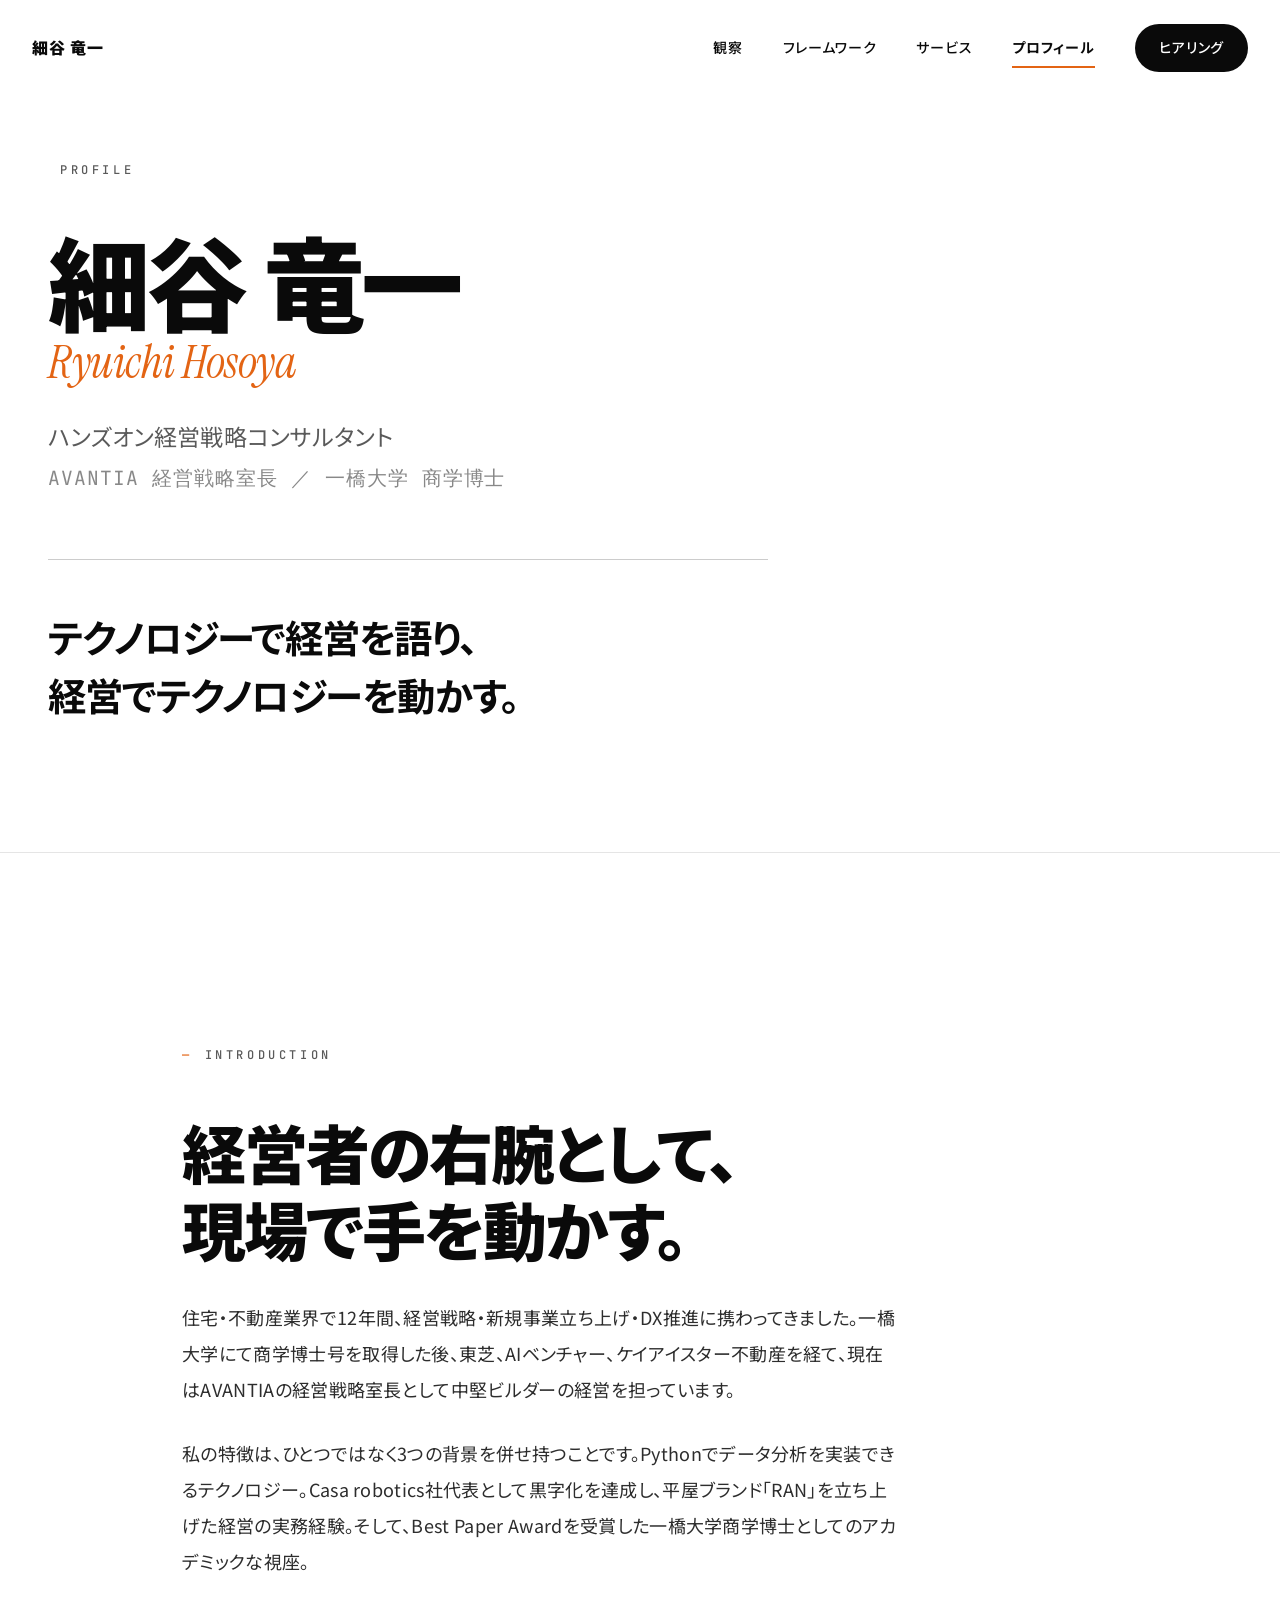
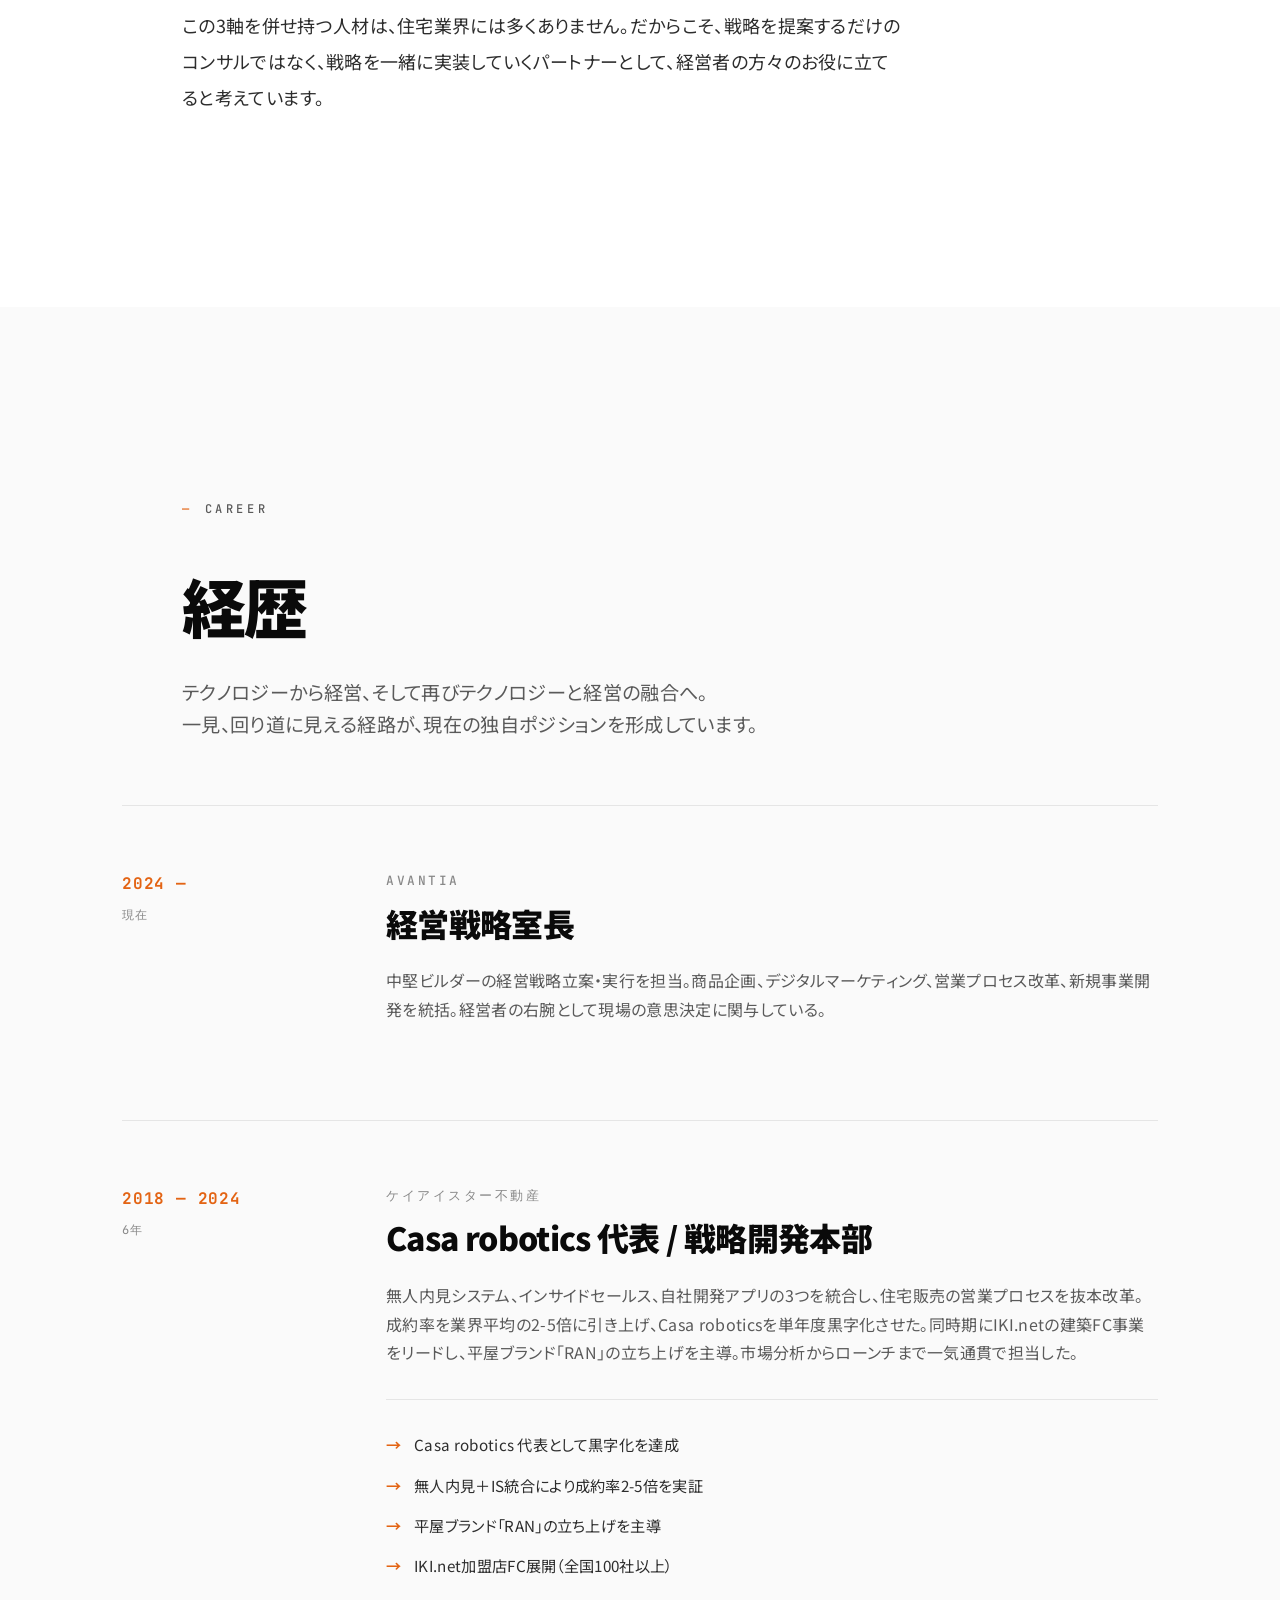
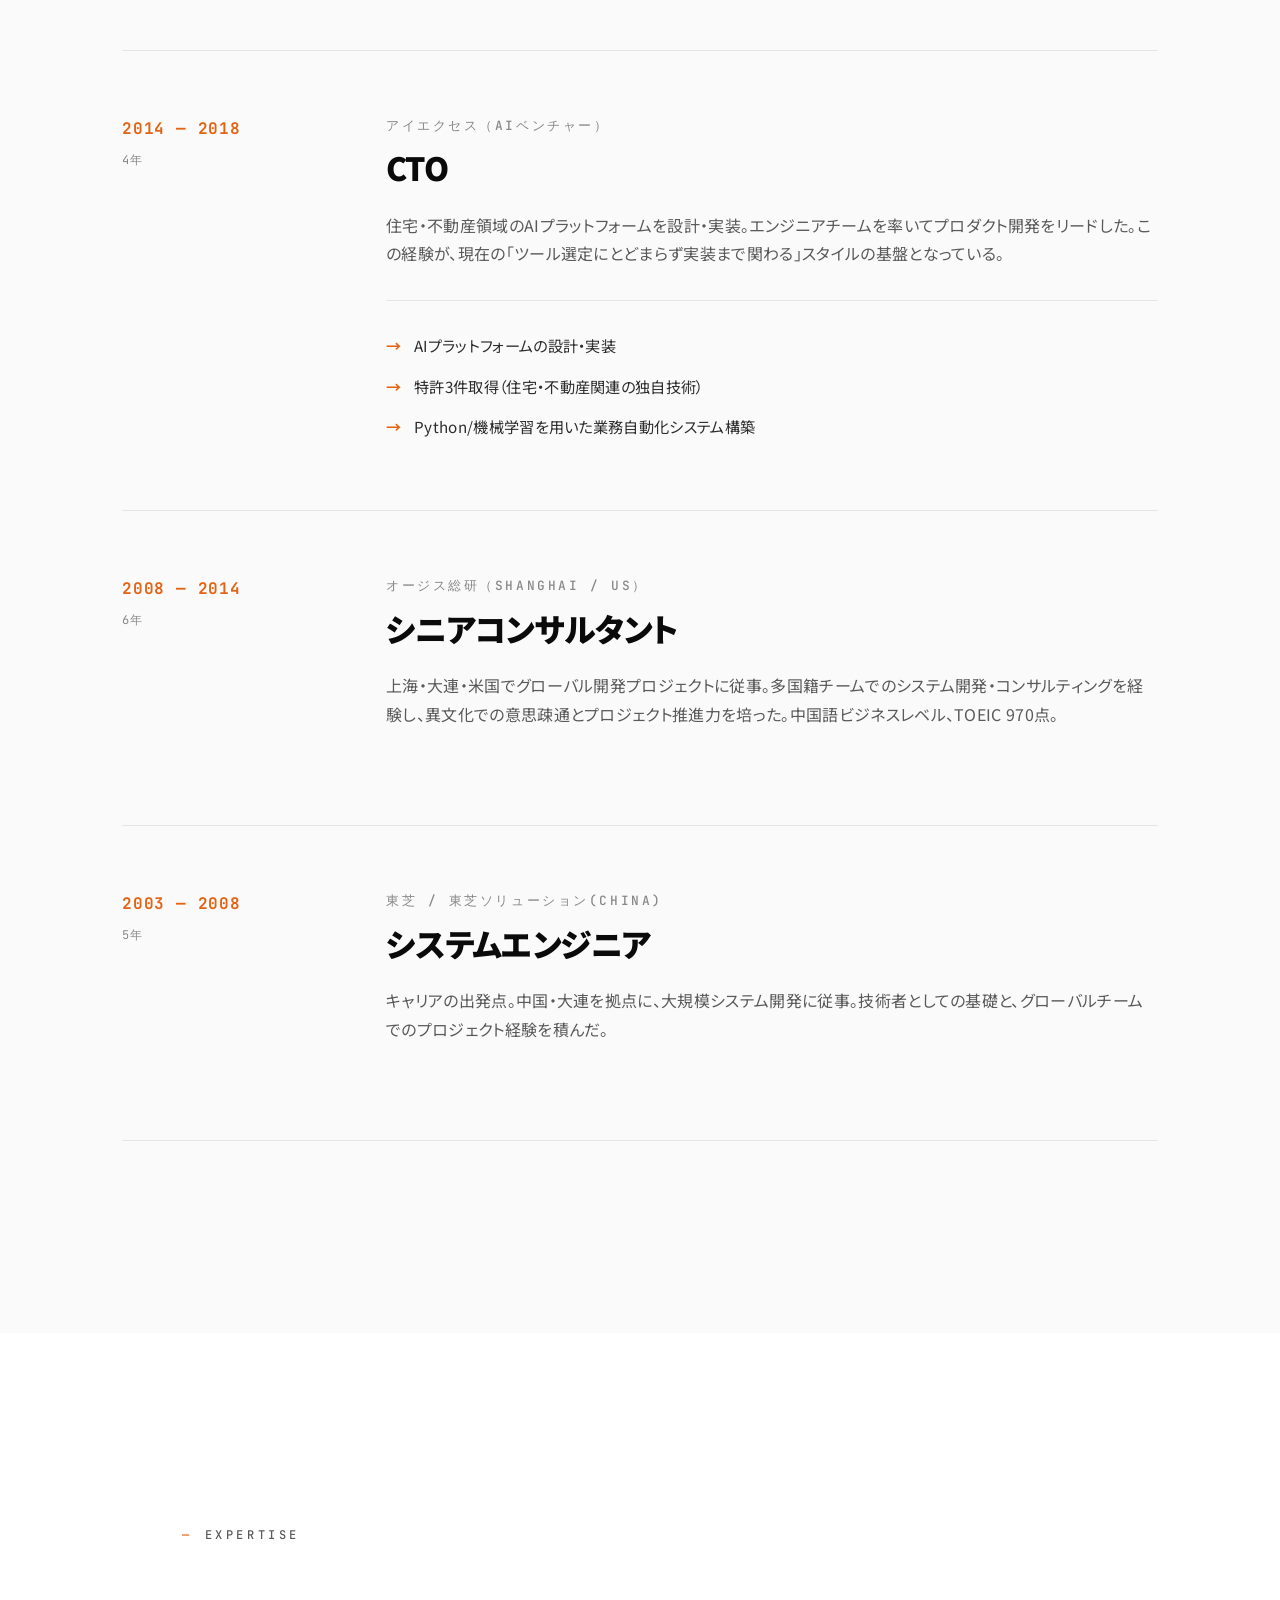
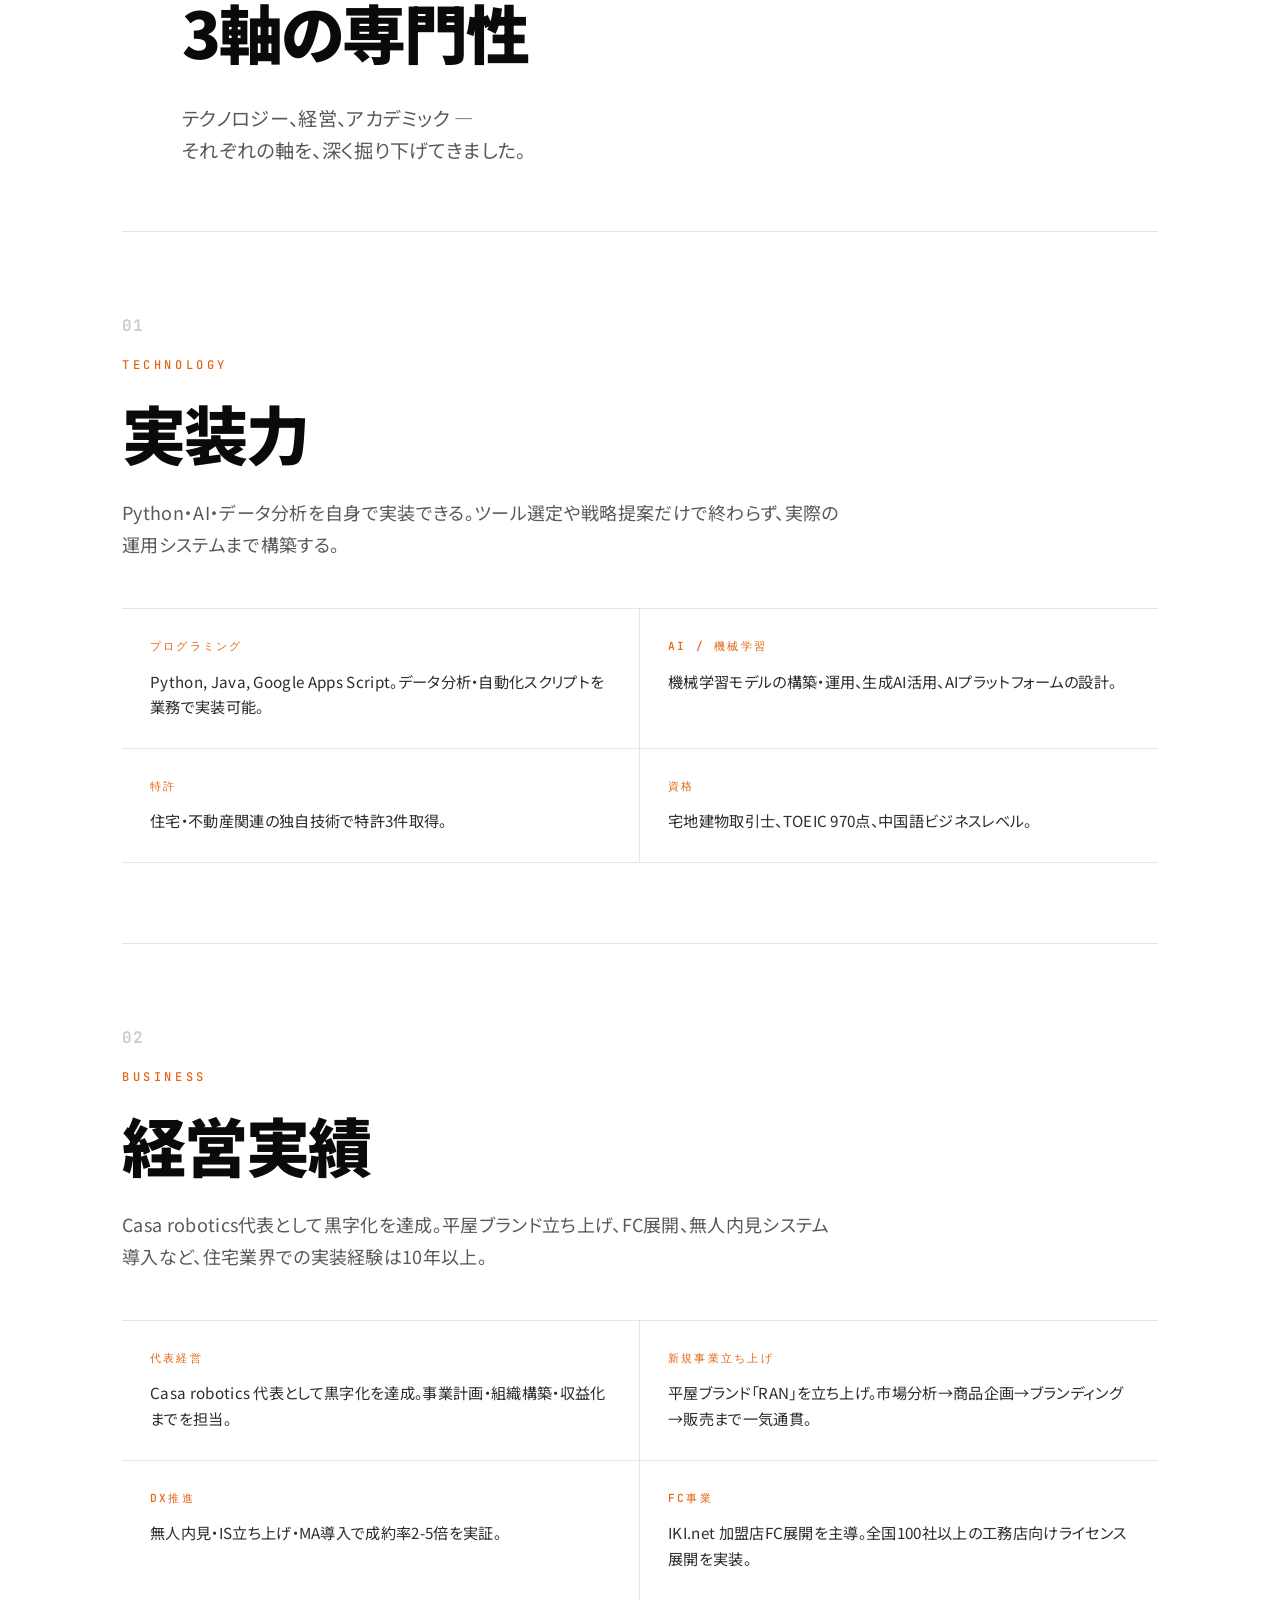
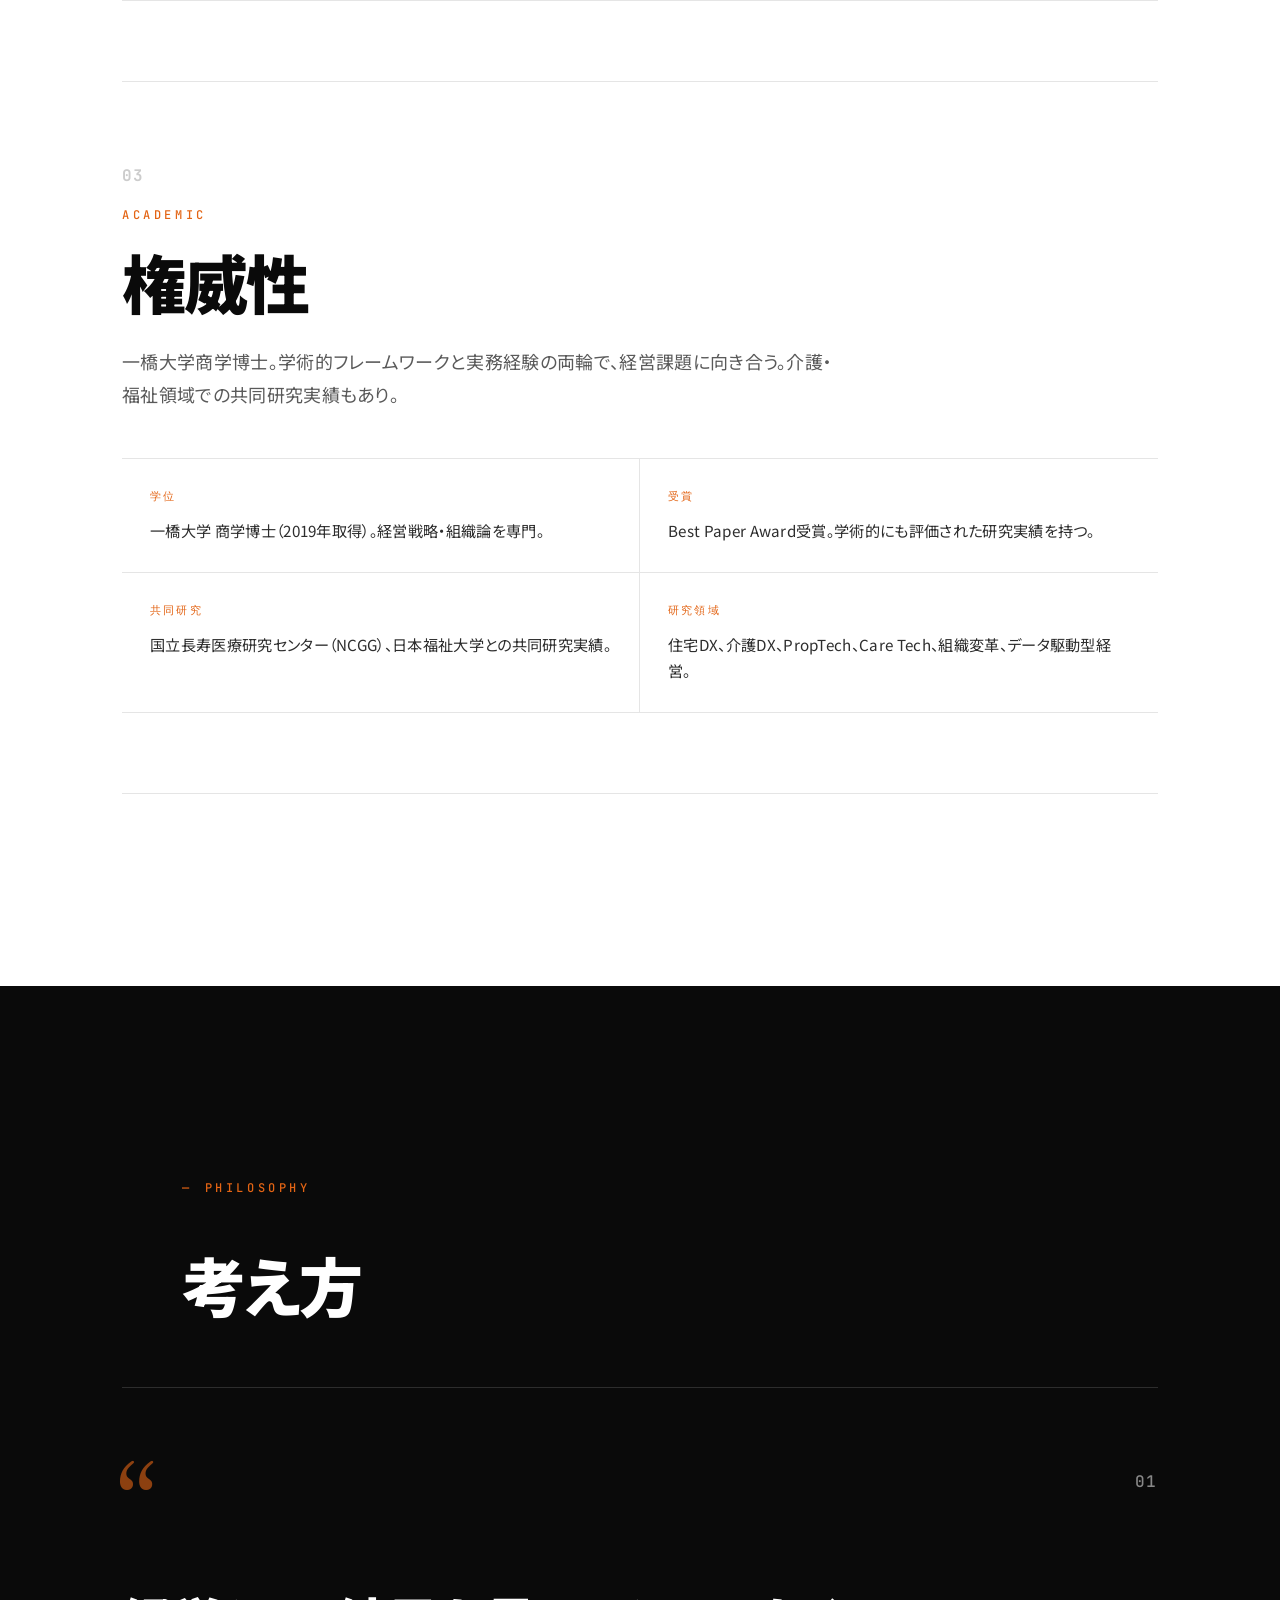
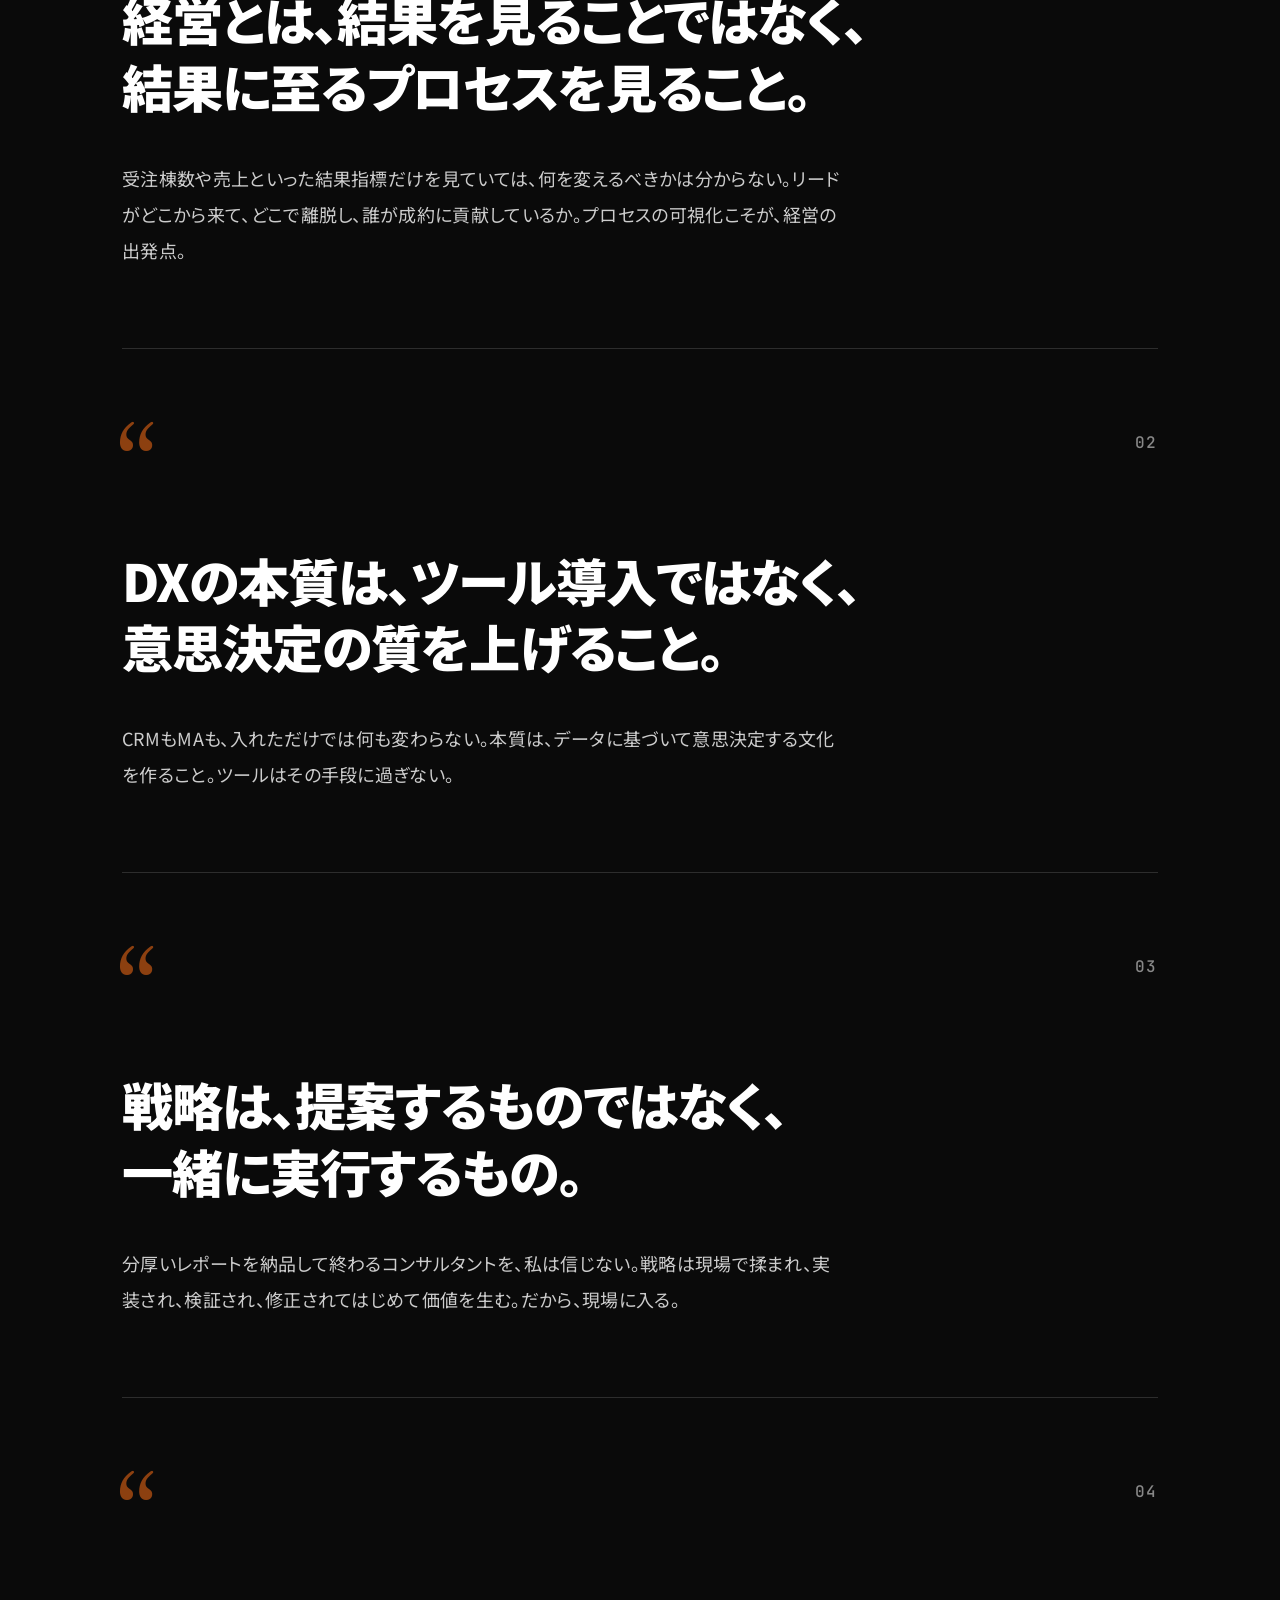
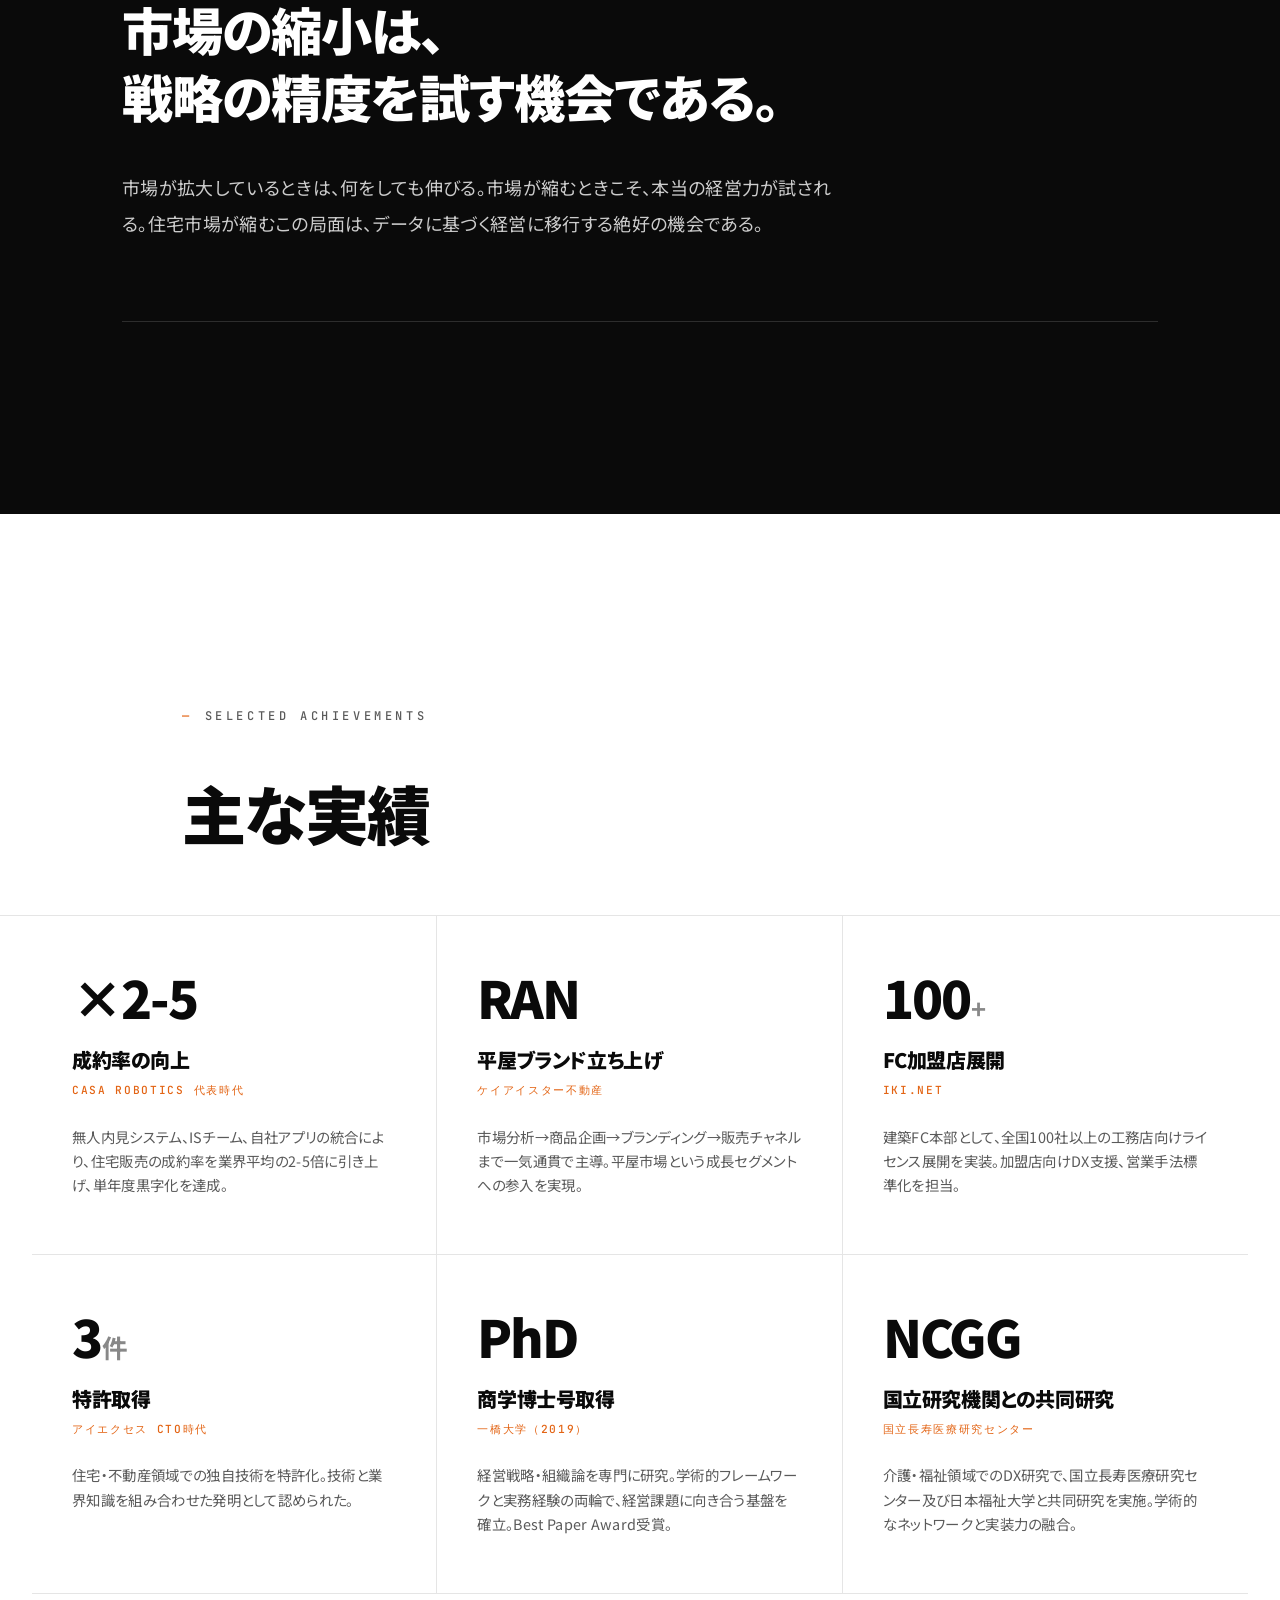
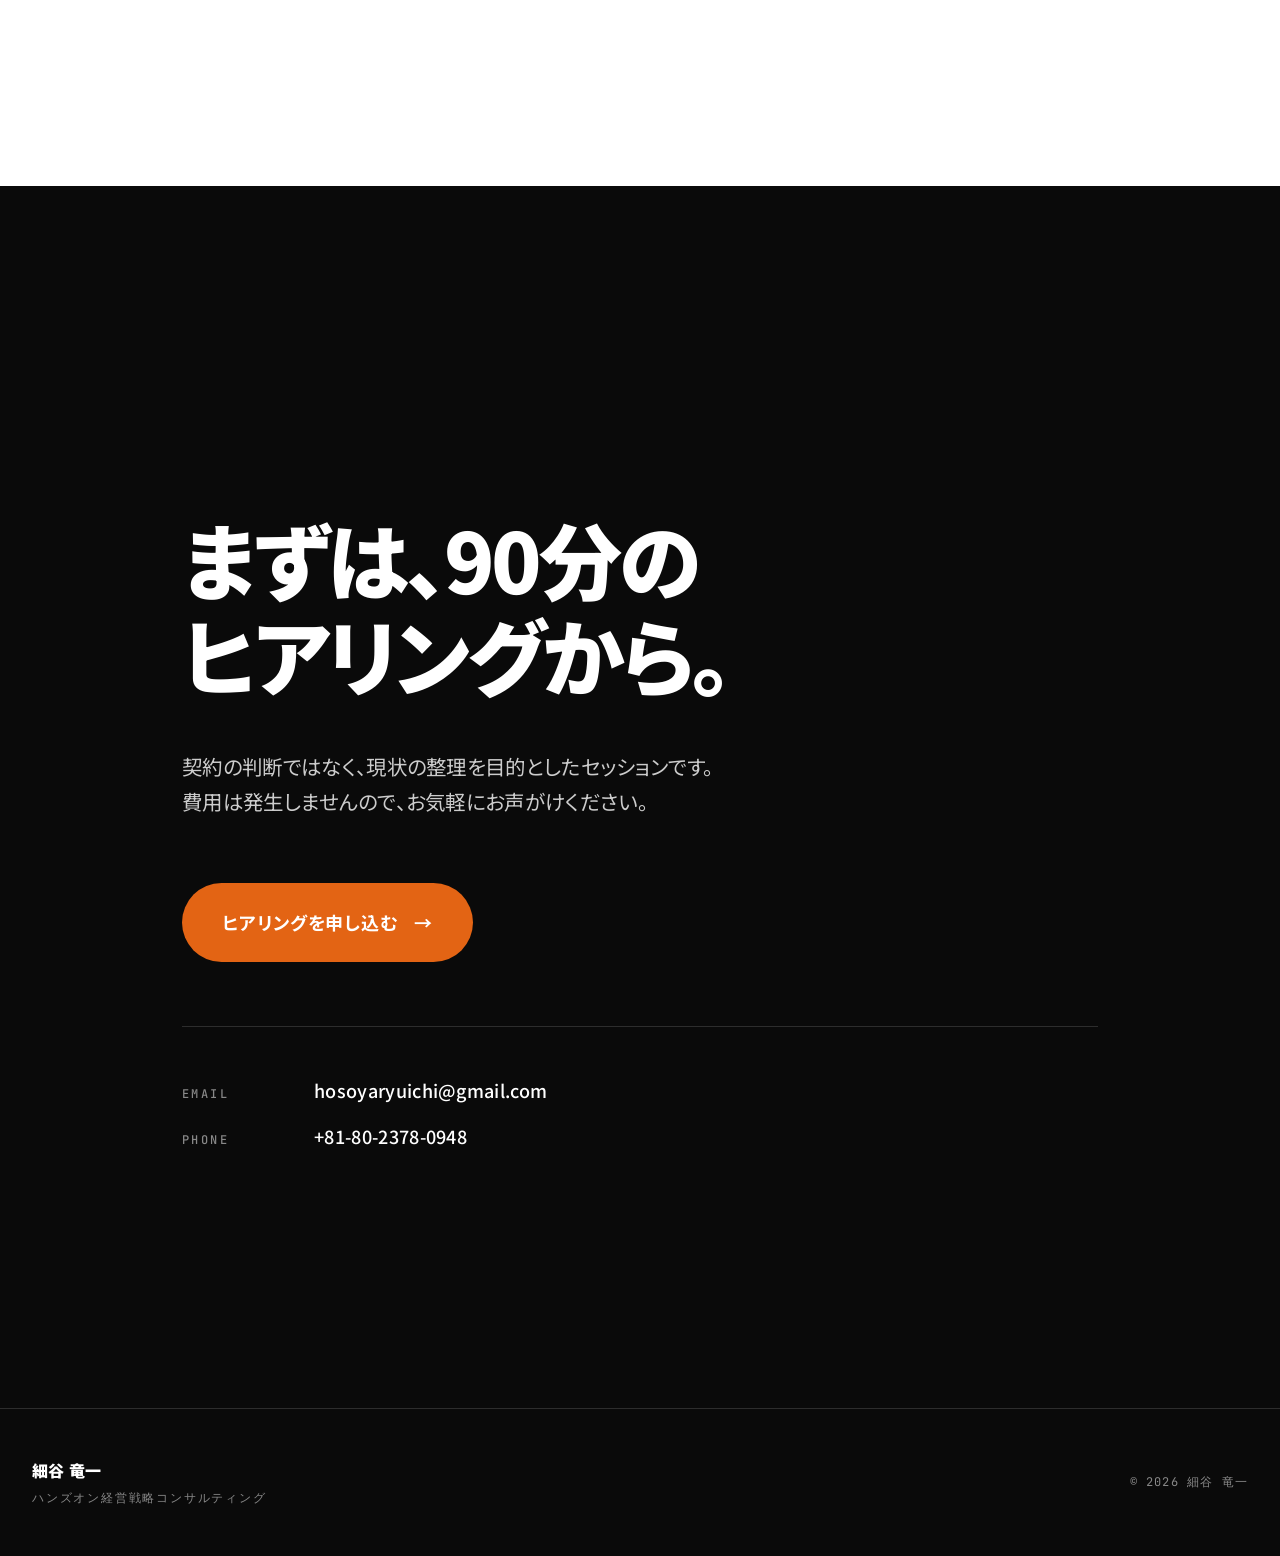
==== profile.html @ 494fcd5b "Add files via upload" ====
<!DOCTYPE html>
<html lang="ja">
<head>
<meta charset="UTF-8">
<meta name="viewport" content="width=device-width, initial-scale=1.0">
<title>プロフィール | 細谷 竜一 - ハンズオン経営戦略コンサルティング</title>
<meta name="description" content="細谷竜一のプロフィール。一橋大学商学博士、AIベンチャーCTO、Casa robotics代表、AVANTIA経営戦略室長としての歩み。">
<link rel="preconnect" href="https://fonts.googleapis.com">
<link rel="preconnect" href="https://fonts.gstatic.com" crossorigin>
<link href="https://fonts.googleapis.com/css2?family=Noto+Sans+JP:wght@400;500;700;900&family=Instrument+Serif:ital@0;1&family=JetBrains+Mono:wght@400;500;700&display=swap" rel="stylesheet">
<link rel="stylesheet" href="style.css">
<link rel="stylesheet" href="profile.css">
</head>
<body>

<!-- ========================================
NAVIGATION
========================================= -->
<nav class="nav">
  <div class="nav-inner">
    <a href="index.html" class="nav-logo">細谷 竜一</a>
    <div class="nav-links">
      <a href="index.html#observation">観察</a>
      <a href="index.html#framework">フレームワーク</a>
      <a href="index.html#service">サービス</a>
      <a href="profile.html" class="nav-current">プロフィール</a>
      <a href="index.html#contact" class="nav-cta">ヒアリング</a>
    </div>
  </div>
</nav>

<!-- ========================================
HERO - プロフィール表紙
========================================= -->
<section class="profile-hero">
  <div class="profile-hero-inner">
    <div class="profile-hero-eyebrow reveal">
      <span class="dot"></span>
      <span>PROFILE</span>
    </div>

    <h1 class="profile-hero-name reveal" style="--d:.15s">
      細谷 竜一
      <span class="profile-hero-name-en">Ryuichi Hosoya</span>
    </h1>

    <p class="profile-hero-role reveal" style="--d:.3s">
      ハンズオン経営戦略コンサルタント<br>
      <span class="profile-hero-role-detail">AVANTIA 経営戦略室長 ／ 一橋大学 商学博士</span>
    </p>

    <p class="profile-hero-tagline reveal" style="--d:.5s">
      テクノロジーで経営を語り、<br>
      経営でテクノロジーを動かす。
    </p>
  </div>
</section>

<!-- ========================================
INTRO - 自己紹介
========================================= -->
<section class="profile-intro">
  <div class="container-narrow">
    <div class="section-eyebrow reveal-on-scroll">INTRODUCTION</div>
    <h2 class="profile-section-title reveal-on-scroll">
      経営者の右腕として、<br>
      現場で手を動かす。
    </h2>

    <div class="profile-intro-text reveal-on-scroll">
      <p>
        住宅・不動産業界で12年間、経営戦略・新規事業立ち上げ・DX推進に携わってきました。一橋大学にて商学博士号を取得した後、東芝、AIベンチャー、ケイアイスター不動産を経て、現在はAVANTIAの経営戦略室長として中堅ビルダーの経営を担っています。
      </p>
      <p>
        私の特徴は、ひとつではなく3つの背景を併せ持つことです。Pythonでデータ分析を実装できるテクノロジー。Casa robotics社代表として黒字化を達成し、平屋ブランド「RAN」を立ち上げた経営の実務経験。そして、Best Paper Awardを受賞した一橋大学商学博士としてのアカデミックな視座。
      </p>
      <p>
        この3軸を併せ持つ人材は、住宅業界には多くありません。だからこそ、戦略を提案するだけのコンサルではなく、戦略を一緒に実装していくパートナーとして、経営者の方々のお役に立てると考えています。
      </p>
    </div>
  </div>
</section>

<!-- ========================================
CAREER - 経歴タイムライン
========================================= -->
<section class="profile-career">
  <div class="container-narrow">
    <div class="section-eyebrow reveal-on-scroll">CAREER</div>
    <h2 class="profile-section-title reveal-on-scroll">
      経歴
    </h2>
    <p class="profile-section-lead reveal-on-scroll">
      テクノロジーから経営、そして再びテクノロジーと経営の融合へ。<br>
      一見、回り道に見える経路が、現在の独自ポジションを形成しています。
    </p>
  </div>

  <div class="career-timeline">
    <article class="career-item reveal-on-scroll">
      <div class="career-period">
        <div class="career-year">2024 —</div>
        <div class="career-duration">現在</div>
      </div>
      <div class="career-content">
        <div class="career-company">AVANTIA</div>
        <h3 class="career-role">経営戦略室長</h3>
        <p class="career-desc">
          中堅ビルダーの経営戦略立案・実行を担当。商品企画、デジタルマーケティング、営業プロセス改革、新規事業開発を統括。経営者の右腕として現場の意思決定に関与している。
        </p>
      </div>
    </article>

    <article class="career-item reveal-on-scroll">
      <div class="career-period">
        <div class="career-year">2018 — 2024</div>
        <div class="career-duration">6年</div>
      </div>
      <div class="career-content">
        <div class="career-company">ケイアイスター不動産</div>
        <h3 class="career-role">Casa robotics 代表 / 戦略開発本部</h3>
        <p class="career-desc">
          無人内見システム、インサイドセールス、自社開発アプリの3つを統合し、住宅販売の営業プロセスを抜本改革。成約率を業界平均の2-5倍に引き上げ、Casa roboticsを単年度黒字化させた。同時期にIKI.netの建築FC事業をリードし、平屋ブランド「RAN」の立ち上げを主導。市場分析からローンチまで一気通貫で担当した。
        </p>
        <ul class="career-achievements">
          <li>Casa robotics 代表として黒字化を達成</li>
          <li>無人内見＋IS統合により成約率2-5倍を実証</li>
          <li>平屋ブランド「RAN」の立ち上げを主導</li>
          <li>IKI.net加盟店FC展開（全国100社以上）</li>
        </ul>
      </div>
    </article>

    <article class="career-item reveal-on-scroll">
      <div class="career-period">
        <div class="career-year">2014 — 2018</div>
        <div class="career-duration">4年</div>
      </div>
      <div class="career-content">
        <div class="career-company">アイエクセス（AIベンチャー）</div>
        <h3 class="career-role">CTO</h3>
        <p class="career-desc">
          住宅・不動産領域のAIプラットフォームを設計・実装。エンジニアチームを率いてプロダクト開発をリードした。この経験が、現在の「ツール選定にとどまらず実装まで関わる」スタイルの基盤となっている。
        </p>
        <ul class="career-achievements">
          <li>AIプラットフォームの設計・実装</li>
          <li>特許3件取得（住宅・不動産関連の独自技術）</li>
          <li>Python/機械学習を用いた業務自動化システム構築</li>
        </ul>
      </div>
    </article>

    <article class="career-item reveal-on-scroll">
      <div class="career-period">
        <div class="career-year">2008 — 2014</div>
        <div class="career-duration">6年</div>
      </div>
      <div class="career-content">
        <div class="career-company">オージス総研（Shanghai / US）</div>
        <h3 class="career-role">シニアコンサルタント</h3>
        <p class="career-desc">
          上海・大連・米国でグローバル開発プロジェクトに従事。多国籍チームでのシステム開発・コンサルティングを経験し、異文化での意思疎通とプロジェクト推進力を培った。中国語ビジネスレベル、TOEIC 970点。
        </p>
      </div>
    </article>

    <article class="career-item reveal-on-scroll">
      <div class="career-period">
        <div class="career-year">2003 — 2008</div>
        <div class="career-duration">5年</div>
      </div>
      <div class="career-content">
        <div class="career-company">東芝 / 東芝ソリューション(China)</div>
        <h3 class="career-role">システムエンジニア</h3>
        <p class="career-desc">
          キャリアの出発点。中国・大連を拠点に、大規模システム開発に従事。技術者としての基礎と、グローバルチームでのプロジェクト経験を積んだ。
        </p>
      </div>
    </article>
  </div>
</section>

<!-- ========================================
EXPERTISE - 3軸の専門性
========================================= -->
<section class="profile-expertise">
  <div class="container-narrow">
    <div class="section-eyebrow reveal-on-scroll">EXPERTISE</div>
    <h2 class="profile-section-title reveal-on-scroll">
      3軸の専門性
    </h2>
    <p class="profile-section-lead reveal-on-scroll">
      テクノロジー、経営、アカデミック ―<br>
      それぞれの軸を、深く掘り下げてきました。
    </p>
  </div>

  <div class="expertise-detailed">
    <article class="expertise-block reveal-on-scroll">
      <div class="expertise-num">01</div>
      <div class="expertise-label">TECHNOLOGY</div>
      <h3 class="expertise-title">実装力</h3>
      <p class="expertise-summary">
        Python・AI・データ分析を自身で実装できる。ツール選定や戦略提案だけで終わらず、実際の運用システムまで構築する。
      </p>

      <div class="expertise-detail-list">
        <div class="expertise-detail">
          <div class="expertise-detail-label">プログラミング</div>
          <div class="expertise-detail-value">Python, Java, Google Apps Script。データ分析・自動化スクリプトを業務で実装可能。</div>
        </div>
        <div class="expertise-detail">
          <div class="expertise-detail-label">AI / 機械学習</div>
          <div class="expertise-detail-value">機械学習モデルの構築・運用、生成AI活用、AIプラットフォームの設計。</div>
        </div>
        <div class="expertise-detail">
          <div class="expertise-detail-label">特許</div>
          <div class="expertise-detail-value">住宅・不動産関連の独自技術で特許3件取得。</div>
        </div>
        <div class="expertise-detail">
          <div class="expertise-detail-label">資格</div>
          <div class="expertise-detail-value">宅地建物取引士、TOEIC 970点、中国語ビジネスレベル。</div>
        </div>
      </div>
    </article>

    <article class="expertise-block reveal-on-scroll">
      <div class="expertise-num">02</div>
      <div class="expertise-label">BUSINESS</div>
      <h3 class="expertise-title">経営実績</h3>
      <p class="expertise-summary">
        Casa robotics代表として黒字化を達成。平屋ブランド立ち上げ、FC展開、無人内見システム導入など、住宅業界での実装経験は10年以上。
      </p>

      <div class="expertise-detail-list">
        <div class="expertise-detail">
          <div class="expertise-detail-label">代表経営</div>
          <div class="expertise-detail-value">Casa robotics 代表として黒字化を達成。事業計画・組織構築・収益化までを担当。</div>
        </div>
        <div class="expertise-detail">
          <div class="expertise-detail-label">新規事業立ち上げ</div>
          <div class="expertise-detail-value">平屋ブランド「RAN」を立ち上げ。市場分析→商品企画→ブランディング→販売まで一気通貫。</div>
        </div>
        <div class="expertise-detail">
          <div class="expertise-detail-label">DX推進</div>
          <div class="expertise-detail-value">無人内見・IS立ち上げ・MA導入で成約率2-5倍を実証。</div>
        </div>
        <div class="expertise-detail">
          <div class="expertise-detail-label">FC事業</div>
          <div class="expertise-detail-value">IKI.net 加盟店FC展開を主導。全国100社以上の工務店向けライセンス展開を実装。</div>
        </div>
      </div>
    </article>

    <article class="expertise-block reveal-on-scroll">
      <div class="expertise-num">03</div>
      <div class="expertise-label">ACADEMIC</div>
      <h3 class="expertise-title">権威性</h3>
      <p class="expertise-summary">
        一橋大学商学博士。学術的フレームワークと実務経験の両輪で、経営課題に向き合う。介護・福祉領域での共同研究実績もあり。
      </p>

      <div class="expertise-detail-list">
        <div class="expertise-detail">
          <div class="expertise-detail-label">学位</div>
          <div class="expertise-detail-value">一橋大学 商学博士（2019年取得）。経営戦略・組織論を専門。</div>
        </div>
        <div class="expertise-detail">
          <div class="expertise-detail-label">受賞</div>
          <div class="expertise-detail-value">Best Paper Award受賞。学術的にも評価された研究実績を持つ。</div>
        </div>
        <div class="expertise-detail">
          <div class="expertise-detail-label">共同研究</div>
          <div class="expertise-detail-value">国立長寿医療研究センター（NCGG）、日本福祉大学との共同研究実績。</div>
        </div>
        <div class="expertise-detail">
          <div class="expertise-detail-label">研究領域</div>
          <div class="expertise-detail-value">住宅DX、介護DX、PropTech、Care Tech、組織変革、データ駆動型経営。</div>
        </div>
      </div>
    </article>
  </div>
</section>

<!-- ========================================
PHILOSOPHY - 思想・哲学
========================================= -->
<section class="profile-philosophy">
  <div class="container-narrow">
    <div class="section-eyebrow reveal-on-scroll">PHILOSOPHY</div>
    <h2 class="profile-section-title reveal-on-scroll">
      考え方
    </h2>
  </div>

  <div class="philosophy-list">
    <article class="philosophy-item reveal-on-scroll">
      <div class="philosophy-num">01</div>
      <div class="philosophy-quote-mark">“</div>
      <h3 class="philosophy-statement">
        経営とは、結果を見ることではなく、<br>
        結果に至るプロセスを見ること。
      </h3>
      <p class="philosophy-text">
        受注棟数や売上といった結果指標だけを見ていては、何を変えるべきかは分からない。リードがどこから来て、どこで離脱し、誰が成約に貢献しているか。プロセスの可視化こそが、経営の出発点。
      </p>
    </article>

    <article class="philosophy-item reveal-on-scroll">
      <div class="philosophy-num">02</div>
      <div class="philosophy-quote-mark">“</div>
      <h3 class="philosophy-statement">
        DXの本質は、ツール導入ではなく、<br>
        意思決定の質を上げること。
      </h3>
      <p class="philosophy-text">
        CRMもMAも、入れただけでは何も変わらない。本質は、データに基づいて意思決定する文化を作ること。ツールはその手段に過ぎない。
      </p>
    </article>

    <article class="philosophy-item reveal-on-scroll">
      <div class="philosophy-num">03</div>
      <div class="philosophy-quote-mark">“</div>
      <h3 class="philosophy-statement">
        戦略は、提案するものではなく、<br>
        一緒に実行するもの。
      </h3>
      <p class="philosophy-text">
        分厚いレポートを納品して終わるコンサルタントを、私は信じない。戦略は現場で揉まれ、実装され、検証され、修正されてはじめて価値を生む。だから、現場に入る。
      </p>
    </article>

    <article class="philosophy-item reveal-on-scroll">
      <div class="philosophy-num">04</div>
      <div class="philosophy-quote-mark">“</div>
      <h3 class="philosophy-statement">
        市場の縮小は、<br>
        戦略の精度を試す機会である。
      </h3>
      <p class="philosophy-text">
        市場が拡大しているときは、何をしても伸びる。市場が縮むときこそ、本当の経営力が試される。住宅市場が縮むこの局面は、データに基づく経営に移行する絶好の機会である。
      </p>
    </article>
  </div>
</section>

<!-- ========================================
ACHIEVEMENTS - 主要実績
========================================= -->
<section class="profile-achievements">
  <div class="container-narrow">
    <div class="section-eyebrow reveal-on-scroll">SELECTED ACHIEVEMENTS</div>
    <h2 class="profile-section-title reveal-on-scroll">
      主な実績
    </h2>
  </div>

  <div class="achievements-grid">
    <article class="achievement-card reveal-on-scroll">
      <div class="achievement-num">×2-5</div>
      <h3 class="achievement-title">成約率の向上</h3>
      <div class="achievement-context">Casa robotics 代表時代</div>
      <p class="achievement-desc">
        無人内見システム、ISチーム、自社アプリの統合により、住宅販売の成約率を業界平均の2-5倍に引き上げ、単年度黒字化を達成。
      </p>
    </article>

    <article class="achievement-card reveal-on-scroll">
      <div class="achievement-num">RAN</div>
      <h3 class="achievement-title">平屋ブランド立ち上げ</h3>
      <div class="achievement-context">ケイアイスター不動産</div>
      <p class="achievement-desc">
        市場分析→商品企画→ブランディング→販売チャネルまで一気通貫で主導。平屋市場という成長セグメントへの参入を実現。
      </p>
    </article>

    <article class="achievement-card reveal-on-scroll">
      <div class="achievement-num">100<span>+</span></div>
      <h3 class="achievement-title">FC加盟店展開</h3>
      <div class="achievement-context">IKI.net</div>
      <p class="achievement-desc">
        建築FC本部として、全国100社以上の工務店向けライセンス展開を実装。加盟店向けDX支援、営業手法標準化を担当。
      </p>
    </article>

    <article class="achievement-card reveal-on-scroll">
      <div class="achievement-num">3<span>件</span></div>
      <h3 class="achievement-title">特許取得</h3>
      <div class="achievement-context">アイエクセス CTO時代</div>
      <p class="achievement-desc">
        住宅・不動産領域での独自技術を特許化。技術と業界知識を組み合わせた発明として認められた。
      </p>
    </article>

    <article class="achievement-card reveal-on-scroll">
      <div class="achievement-num">PhD</div>
      <h3 class="achievement-title">商学博士号取得</h3>
      <div class="achievement-context">一橋大学（2019）</div>
      <p class="achievement-desc">
        経営戦略・組織論を専門に研究。学術的フレームワークと実務経験の両輪で、経営課題に向き合う基盤を確立。Best Paper Award受賞。
      </p>
    </article>

    <article class="achievement-card reveal-on-scroll">
      <div class="achievement-num">NCGG</div>
      <h3 class="achievement-title">国立研究機関との共同研究</h3>
      <div class="achievement-context">国立長寿医療研究センター</div>
      <p class="achievement-desc">
        介護・福祉領域でのDX研究で、国立長寿医療研究センター及び日本福祉大学と共同研究を実施。学術的なネットワークと実装力の融合。
      </p>
    </article>
  </div>
</section>

<!-- ========================================
CTA
========================================= -->
<section class="cta">
  <div class="container-narrow">
    <div class="cta-eyebrow reveal-on-scroll">FIRST STEP</div>
    <h2 class="cta-headline reveal-on-scroll">
      まずは、90分の<br>
      ヒアリングから。
    </h2>
    <p class="cta-lead reveal-on-scroll">
      契約の判断ではなく、現状の整理を目的としたセッションです。<br>
      費用は発生しませんので、お気軽にお声がけください。
    </p>

    <div class="cta-actions reveal-on-scroll">
      <a href="mailto:hosoyaryuichi@gmail.com" class="cta-button cta-button-primary">
        <span>ヒアリングを申し込む</span>
        <span class="cta-arrow">→</span>
      </a>
    </div>

    <div class="cta-contact reveal-on-scroll">
      <div class="cta-contact-row">
        <span class="cta-contact-label">EMAIL</span>
        <a href="mailto:hosoyaryuichi@gmail.com" class="cta-contact-value">hosoyaryuichi@gmail.com</a>
      </div>
      <div class="cta-contact-row">
        <span class="cta-contact-label">PHONE</span>
        <a href="tel:+81-80-2378-0948" class="cta-contact-value">+81-80-2378-0948</a>
      </div>
    </div>
  </div>
</section>

<!-- ========================================
FOOTER
========================================= -->
<footer class="footer">
  <div class="footer-inner">
    <div class="footer-left">
      <p class="footer-name">細谷 竜一</p>
      <p class="footer-tagline">ハンズオン経営戦略コンサルティング</p>
    </div>
    <div class="footer-right">
      <p class="footer-copyright">© 2026 細谷 竜一</p>
    </div>
  </div>
</footer>

<script src="script.js"></script>
</body>
</html>
---- style.css ----
/* ============================================
   RESET & BASE
   ============================================ */
*, *::before, *::after {
  box-sizing: border-box;
  margin: 0;
  padding: 0;
}

:root {
  /* Colors */
  --black: #0A0A0A;
  --black-soft: #1A1A1A;
  --gray-900: #2D2D2D;
  --gray-700: #5A5A5A;
  --gray-500: #888888;
  --gray-300: #CCCCCC;
  --gray-200: #E5E5E5;
  --gray-100: #F2F2F2;
  --gray-50: #FAFAFA;
  --white: #FFFFFF;
  --accent: #E36414;
  --accent-pale: #FCE8D9;

  /* Typography */
  --font-display: "Noto Sans JP", "Hiragino Sans", "Yu Gothic", sans-serif;
  --font-serif: "Hiragino Mincho ProN", "Yu Mincho", "MS Mincho", "Instrument Serif", serif;
  --font-mono: "JetBrains Mono", "SF Mono", monospace;

  /* Spacing scale (generous) */
  --space-xs: 0.5rem;
  --space-sm: 1rem;
  --space-md: 2rem;
  --space-lg: 4rem;
  --space-xl: 8rem;
  --space-2xl: 12rem;
  --space-3xl: 16rem;
}

html {
  scroll-behavior: smooth;
  -webkit-text-size-adjust: 100%;
}

body {
  font-family: var(--font-display);
  font-weight: 400;
  color: var(--black);
  background: var(--white);
  line-height: 1.7;
  font-feature-settings: "palt" 1;
  letter-spacing: 0.02em;
  overflow-x: hidden;
}

a {
  color: inherit;
  text-decoration: none;
  transition: opacity 0.2s ease;
}

a:hover {
  opacity: 0.6;
}

em {
  font-style: italic;
  font-family: var(--font-serif);
  font-weight: 400;
  color: var(--accent);
  font-feature-settings: "palt" 1;
}

/* ============================================
   LAYOUT UTILITIES
   ============================================ */
.container-narrow {
  max-width: 980px;
  margin: 0 auto;
  padding: 0 2rem;
}

/* ============================================
   NAVIGATION
   ============================================ */
.nav {
  position: fixed;
  top: 0;
  left: 0;
  right: 0;
  z-index: 1000;
  background: rgba(255, 255, 255, 0.92);
  backdrop-filter: blur(20px);
  -webkit-backdrop-filter: blur(20px);
  border-bottom: 1px solid transparent;
  transition: border-color 0.3s ease;
}

.nav.scrolled {
  border-bottom-color: var(--gray-200);
}

.nav-inner {
  max-width: 1400px;
  margin: 0 auto;
  padding: 1.5rem 2rem;
  display: flex;
  align-items: center;
  justify-content: space-between;
}

.nav-logo {
  font-weight: 900;
  font-size: 1rem;
  letter-spacing: 0.05em;
}

.nav-links {
  display: flex;
  align-items: center;
  gap: 2.5rem;
}

.nav-links a {
  font-size: 0.875rem;
  font-weight: 500;
  letter-spacing: 0.05em;
}

.nav-cta {
  background: var(--black);
  color: var(--white) !important;
  padding: 0.75rem 1.5rem;
  border-radius: 999px;
  font-weight: 700;
  transition: all 0.2s ease !important;
}

.nav-cta:hover {
  background: var(--accent);
  opacity: 1 !important;
}

@media (max-width: 768px) {
  .nav-links a:not(.nav-cta) {
    display: none;
  }
}

/* ============================================
   HERO
   ============================================ */
.hero {
  min-height: 100vh;
  display: flex;
  flex-direction: column;
  justify-content: center;
  padding: 8rem 3rem 4rem;
  max-width: 1400px;
  margin: 0 auto;
  position: relative;
}

.hero-eyebrow {
  display: flex;
  align-items: center;
  gap: 0.75rem;
  font-family: var(--font-mono);
  font-size: 0.75rem;
  font-weight: 500;
  letter-spacing: 0.2em;
  color: var(--gray-700);
  margin-bottom: 2.5rem;
  text-transform: uppercase;
}

.hero-eyebrow .dot {
  width: 8px;
  height: 8px;
  border-radius: 50%;
  background: var(--accent);
  animation: pulse 2s ease-in-out infinite;
}

@keyframes pulse {
  0%, 100% { opacity: 1; transform: scale(1); }
  50% { opacity: 0.4; transform: scale(0.85); }
}

.hero-headline {
  font-size: clamp(2.75rem, 7.5vw, 7.5rem);
  font-weight: 900;
  line-height: 1.1;
  letter-spacing: -0.04em;
  margin-bottom: 3rem;
  color: var(--black);
}

.hero-headline span {
  display: block;
}

.hero-sub {
  font-size: clamp(1.125rem, 2vw, 1.625rem);
  font-weight: 500;
  line-height: 1.6;
  color: var(--gray-700);
  margin-bottom: 4rem;
  max-width: 720px;
}

.hero-meta {
  font-size: 0.875rem;
  font-family: var(--font-mono);
  letter-spacing: 0.1em;
  color: var(--gray-500);
  margin-bottom: 4rem;
}

.hero-scroll-hint {
  position: absolute;
  bottom: 3rem;
  right: 3rem;
  display: flex;
  flex-direction: column;
  align-items: center;
  gap: 1rem;
  font-family: var(--font-mono);
  font-size: 0.7rem;
  font-weight: 500;
  letter-spacing: 0.3em;
  color: var(--gray-500);
}

.scroll-line {
  width: 1px;
  height: 60px;
  background: linear-gradient(to bottom, var(--gray-500), transparent);
  animation: scrollLine 2s ease-in-out infinite;
}

@keyframes scrollLine {
  0% { transform: scaleY(0); transform-origin: top; }
  50% { transform: scaleY(1); transform-origin: top; }
  51% { transform-origin: bottom; }
  100% { transform: scaleY(0); transform-origin: bottom; }
}

@media (max-width: 768px) {
  .hero {
    padding: 6rem 1.5rem 3rem;
  }
  .hero-eyebrow {
    margin-bottom: 2.5rem;
  }
  .hero-headline {
    margin-bottom: 2.5rem;
  }
  .hero-sub {
    margin-bottom: 3rem;
  }
  .hero-scroll-hint {
    display: none;
  }
}

/* ============================================
   SECTIONS BASE
   ============================================ */
section {
  padding: var(--space-3xl) 0;
}

.section-eyebrow {
  font-family: var(--font-mono);
  font-size: 0.75rem;
  font-weight: 500;
  letter-spacing: 0.3em;
  color: var(--gray-700);
  margin-bottom: 3rem;
  text-transform: uppercase;
}

.section-eyebrow::before {
  content: "—";
  margin-right: 0.75rem;
  color: var(--accent);
}

.section-headline {
  font-size: clamp(2.25rem, 5vw, 4.5rem);
  font-weight: 900;
  line-height: 1.2;
  letter-spacing: -0.03em;
  margin-bottom: 3rem;
}

.section-lead {
  font-size: clamp(1.125rem, 1.5vw, 1.375rem);
  line-height: 1.7;
  color: var(--gray-700);
  margin-bottom: 4rem;
  max-width: 720px;
  font-weight: 400;
}

.kicker {
  font-family: var(--font-mono);
  font-size: 0.7rem;
  font-weight: 500;
  letter-spacing: 0.3em;
  color: var(--accent);
  text-transform: uppercase;
  margin-bottom: 1.5rem;
}

@media (max-width: 768px) {
  section {
    padding: var(--space-xl) 0;
  }
  .section-headline {
    margin-bottom: 2rem;
  }
}

/* ============================================
   FACT - 衝撃の数字
   ============================================ */
.fact {
  text-align: center;
  padding: var(--space-3xl) 2rem;
  border-top: 1px solid var(--gray-200);
  border-bottom: 1px solid var(--gray-200);
}

.fact-eyebrow {
  font-family: var(--font-mono);
  font-size: 0.75rem;
  font-weight: 500;
  letter-spacing: 0.3em;
  color: var(--accent);
  margin-bottom: 4rem;
}

.fact-question {
  font-size: clamp(2.25rem, 5.5vw, 5rem);
  font-weight: 900;
  line-height: 1.2;
  letter-spacing: -0.03em;
  margin-bottom: 5rem;
  max-width: 1100px;
  margin-left: auto;
  margin-right: auto;
}

.fact-divider {
  width: 1px;
  height: 80px;
  background: var(--black);
  margin: 0 auto 5rem;
}

.fact-stat {
  display: flex;
  flex-direction: column;
  align-items: center;
  gap: 2rem;
}

.stat-label {
  font-family: var(--font-mono);
  font-size: 0.75rem;
  font-weight: 500;
  letter-spacing: 0.3em;
  color: var(--gray-700);
  text-transform: uppercase;
}

.stat-number {
  font-size: clamp(10rem, 28vw, 24rem);
  font-weight: 900;
  line-height: 0.85;
  letter-spacing: -0.06em;
  color: var(--black);
  position: relative;
}

.stat-number span {
  font-size: 0.4em;
  vertical-align: super;
  margin-left: 0.05em;
  font-weight: 700;
}

.stat-caption {
  font-size: clamp(1.125rem, 1.6vw, 1.5rem);
  line-height: 1.7;
  color: var(--gray-700);
  max-width: 600px;
  margin-top: 2rem;
  font-weight: 400;
}

.stat-caption strong {
  color: var(--black);
  font-weight: 900;
}

/* ============================================
   PAIN POINTS
   ============================================ */
.pain {
  background: var(--white);
}

.pain-list {
  margin-top: 6rem;
  border-top: 1px solid var(--gray-200);
}

.pain-item {
  display: grid;
  grid-template-columns: 200px 1fr;
  gap: 4rem;
  padding: 5rem 2rem;
  border-bottom: 1px solid var(--gray-200);
  max-width: 1400px;
  margin: 0 auto;
  transition: background 0.3s ease;
}

.pain-item:hover {
  background: var(--gray-50);
}

.pain-num {
  font-family: var(--font-mono);
  font-size: 1rem;
  font-weight: 500;
  letter-spacing: 0.2em;
  color: var(--gray-500);
  padding-top: 0.5rem;
}

.pain-stage {
  display: inline-block;
  font-family: var(--font-mono);
  font-size: 0.75rem;
  font-weight: 500;
  letter-spacing: 0.2em;
  color: var(--accent);
  padding: 0.25rem 0.75rem;
  border: 1px solid var(--accent);
  border-radius: 999px;
  margin-bottom: 1.5rem;
  text-transform: uppercase;
}

.pain-title {
  font-size: clamp(1.75rem, 3.8vw, 3.25rem);
  font-weight: 900;
  line-height: 1.25;
  letter-spacing: -0.03em;
  margin-bottom: 1.5rem;
}

.pain-desc {
  font-size: 1.125rem;
  line-height: 1.7;
  color: var(--gray-700);
  margin-bottom: 2rem;
  max-width: 600px;
}

.pain-stat {
  display: flex;
  align-items: baseline;
  gap: 1.5rem;
  border-top: 1px solid var(--gray-300);
  padding-top: 2rem;
  flex-wrap: wrap;
}

.pain-stat-num {
  font-family: var(--font-display);
  font-size: clamp(2rem, 4vw, 3rem);
  font-weight: 900;
  line-height: 1;
  color: var(--black);
  letter-spacing: -0.03em;
}

.pain-stat-num em {
  font-size: 0.6em;
  margin: 0 0.3em;
  color: var(--gray-500);
  font-style: italic;
  font-family: var(--font-serif);
}

.pain-stat-label {
  font-family: var(--font-mono);
  font-size: 0.75rem;
  letter-spacing: 0.1em;
  color: var(--gray-500);
}

@media (max-width: 768px) {
  .pain-item {
    grid-template-columns: 1fr;
    gap: 1.5rem;
    padding: 3rem 1.5rem;
  }
  .pain-num {
    padding-top: 0;
  }
}

/* Pain conclusion */
.pain-conclusion {
  margin-top: 6rem;
  padding: 6rem 2rem;
  background: var(--black);
  color: var(--white);
}

.conclusion-text {
  font-size: clamp(1.75rem, 4.5vw, 4rem);
  font-weight: 900;
  line-height: 1.3;
  letter-spacing: -0.03em;
}

.pain-conclusion .kicker {
  color: var(--accent);
}

.conclusion-text em {
  color: var(--accent);
}

/* ============================================
   GAP - 業界平均 vs トップ
   ============================================ */
.gap {
  background: var(--white);
}

.gap-grid {
  display: grid;
  grid-template-columns: repeat(2, 1fr);
  gap: 2rem;
  max-width: 1200px;
  margin: 0 auto;
  padding: 0 2rem;
  margin-top: 4rem;
}

.gap-card {
  padding: 3rem;
  border: 1px solid var(--gray-200);
  background: var(--white);
  transition: all 0.3s ease;
}

.gap-card:hover {
  border-color: var(--black);
  transform: translateY(-4px);
}

.gap-kpi {
  font-family: var(--font-mono);
  font-size: 0.8rem;
  font-weight: 500;
  letter-spacing: 0.15em;
  color: var(--gray-700);
  margin-bottom: 2rem;
  text-transform: uppercase;
}

.gap-versus {
  display: flex;
  align-items: center;
  justify-content: space-between;
  margin-bottom: 2rem;
  gap: 1rem;
}

.gap-side {
  flex: 1;
  text-align: center;
}

.gap-num {
  font-size: clamp(3rem, 6vw, 5rem);
  font-weight: 900;
  line-height: 1;
  letter-spacing: -0.04em;
  margin-bottom: 0.5rem;
}

.gap-num span {
  font-size: 0.4em;
  font-weight: 700;
  margin-left: 0.05em;
}

.gap-low .gap-num {
  color: var(--gray-500);
}

.gap-high .gap-num {
  color: var(--black);
}

.gap-side-label {
  font-family: var(--font-mono);
  font-size: 0.7rem;
  font-weight: 500;
  letter-spacing: 0.2em;
  color: var(--gray-500);
  text-transform: uppercase;
}

.gap-arrow {
  font-size: 1.5rem;
  color: var(--gray-300);
  font-weight: 300;
}

.gap-effect {
  text-align: center;
  font-size: 1.125rem;
  font-weight: 700;
  color: var(--accent);
  padding-top: 2rem;
  border-top: 1px solid var(--gray-200);
}

@media (max-width: 768px) {
  .gap-grid {
    grid-template-columns: 1fr;
  }
  .gap-card {
    padding: 2rem;
  }
}

.gap-cta {
  margin-top: 6rem;
  padding: 5rem 2rem;
  background: var(--gray-100);
}

.gap-cta-text {
  font-size: clamp(1.5rem, 3.5vw, 2.5rem);
  font-weight: 900;
  line-height: 1.4;
  letter-spacing: -0.02em;
  text-align: center;
}

/* ============================================
   FRAMEWORK
   ============================================ */
.framework {
  background: var(--white);
}

.axes {
  display: grid;
  grid-template-columns: repeat(3, 1fr);
  gap: 0;
  max-width: 1400px;
  margin: 4rem auto 0;
  border-top: 1px solid var(--gray-200);
  border-bottom: 1px solid var(--gray-200);
}

.axis {
  padding: 4rem 3rem;
  border-right: 1px solid var(--gray-200);
  position: relative;
  transition: background 0.3s ease;
}

.axis:last-child {
  border-right: none;
}

.axis:hover {
  background: var(--gray-50);
}

.axis-num {
  font-family: var(--font-mono);
  font-size: 5rem;
  font-weight: 900;
  line-height: 1;
  color: var(--gray-200);
  margin-bottom: 1rem;
  letter-spacing: -0.05em;
}

.axis-label {
  font-family: var(--font-mono);
  font-size: 0.7rem;
  font-weight: 500;
  letter-spacing: 0.3em;
  color: var(--accent);
  margin-bottom: 1rem;
  text-transform: uppercase;
}

.axis-title {
  font-size: clamp(2rem, 3.5vw, 3rem);
  font-weight: 900;
  line-height: 1;
  letter-spacing: -0.03em;
  margin-bottom: 1rem;
}

.axis-question {
  font-family: var(--font-serif);
  font-size: 1.5rem;
  font-style: italic;
  color: var(--accent);
  margin-bottom: 2rem;
}

.axis-desc {
  font-size: 0.95rem;
  line-height: 1.7;
  color: var(--gray-700);
}

@media (max-width: 768px) {
  .axes {
    grid-template-columns: 1fr;
  }
  .axis {
    border-right: none;
    border-bottom: 1px solid var(--gray-200);
    padding: 3rem 2rem;
  }
  .axis:last-child {
    border-bottom: none;
  }
}

.framework-note {
  text-align: center;
  font-size: clamp(1.125rem, 1.8vw, 1.5rem);
  line-height: 1.7;
  color: var(--gray-700);
  font-weight: 500;
  margin: 5rem auto;
  max-width: 800px;
  padding: 0 2rem;
}

/* Phases */
.phases {
  margin-top: 8rem;
}

.phases-title {
  font-size: clamp(1.875rem, 4vw, 3.25rem);
  font-weight: 900;
  line-height: 1.25;
  letter-spacing: -0.03em;
  margin-bottom: 4rem;
}

.phase-list {
  max-width: 1200px;
  margin: 0 auto;
  padding: 0 2rem;
  display: flex;
  flex-direction: column;
  gap: 0;
}

.phase {
  display: grid;
  grid-template-columns: 200px 1fr 280px;
  gap: 4rem;
  padding: 4rem 0;
  border-top: 1px solid var(--gray-200);
  align-items: start;
}

.phase:last-child {
  border-bottom: 1px solid var(--gray-200);
}

.phase-featured {
  background: var(--black);
  color: var(--white);
  border-color: var(--black);
  margin: 0 -2rem;
  padding: 4rem 2rem;
}

.phase-featured + .phase {
  border-top-color: var(--black);
}

.phase-period {
  font-family: var(--font-mono);
  font-size: 0.85rem;
  font-weight: 700;
  letter-spacing: 0.15em;
  color: var(--gray-500);
}

.phase-featured .phase-period {
  color: var(--accent);
}

.phase-num {
  font-family: var(--font-mono);
  font-size: 0.7rem;
  font-weight: 500;
  letter-spacing: 0.3em;
  color: var(--gray-500);
  margin-bottom: 0.75rem;
  text-transform: uppercase;
}

.phase-featured .phase-num {
  color: var(--accent);
}

.phase-title {
  font-size: clamp(1.75rem, 3vw, 2.5rem);
  font-weight: 900;
  line-height: 1.15;
  letter-spacing: -0.02em;
  margin-bottom: 1rem;
}

.phase-desc {
  font-size: 1rem;
  line-height: 1.7;
  color: var(--gray-700);
}

.phase-featured .phase-desc {
  color: var(--gray-300);
}

.phase-output {
  display: flex;
  flex-direction: column;
  gap: 0.5rem;
  padding: 1.5rem;
  background: var(--gray-100);
  border-left: 3px solid var(--accent);
}

.phase-featured .phase-output {
  background: var(--gray-900);
}

.phase-output-label {
  font-family: var(--font-mono);
  font-size: 0.7rem;
  font-weight: 500;
  letter-spacing: 0.2em;
  color: var(--accent);
}

.phase-output-value {
  font-size: 1rem;
  font-weight: 700;
  color: var(--black);
  line-height: 1.4;
}

.phase-featured .phase-output-value {
  color: var(--white);
}

@media (max-width: 768px) {
  .phase {
    grid-template-columns: 1fr;
    gap: 1.5rem;
    padding: 3rem 0;
  }
}

/* ============================================
   SERVICE
   ============================================ */
.service {
  background: var(--white);
}

.service-main {
  background: var(--black);
  color: var(--white);
  margin-top: 4rem;
}

.service-main-inner {
  max-width: 1200px;
  margin: 0 auto;
  padding: 6rem 3rem;
}

.service-tag, .service-pj-tag {
  display: inline-block;
  font-family: var(--font-mono);
  font-size: 0.7rem;
  font-weight: 500;
  letter-spacing: 0.3em;
  color: var(--accent);
  margin-bottom: 2rem;
  text-transform: uppercase;
}

.service-main-title {
  font-size: clamp(2.25rem, 4.5vw, 4rem);
  font-weight: 900;
  line-height: 1.15;
  letter-spacing: -0.03em;
  margin-bottom: 2rem;
}

.service-main-desc {
  font-size: clamp(1.125rem, 1.6vw, 1.375rem);
  line-height: 1.7;
  color: var(--gray-300);
  margin-bottom: 4rem;
  max-width: 720px;
}

.service-price-block {
  display: grid;
  grid-template-columns: repeat(3, 1fr);
  gap: 2rem;
  margin-bottom: 4rem;
  padding: 3rem 0;
  border-top: 1px solid var(--gray-900);
  border-bottom: 1px solid var(--gray-900);
}

.price-row {
  display: flex;
  flex-direction: column;
  gap: 0.75rem;
}

.price-label {
  font-family: var(--font-mono);
  font-size: 0.7rem;
  font-weight: 500;
  letter-spacing: 0.2em;
  color: var(--gray-500);
  text-transform: uppercase;
}

.price-value {
  font-size: clamp(1.75rem, 3.5vw, 3rem);
  font-weight: 900;
  line-height: 1;
  letter-spacing: -0.03em;
  color: var(--white);
}

.price-row-accent .price-value {
  color: var(--accent);
}

.price-unit {
  font-size: 0.45em;
  margin-left: 0.15em;
  font-weight: 700;
  color: var(--gray-500);
}

.price-row-accent .price-unit {
  color: var(--accent);
  opacity: 0.7;
}

@media (max-width: 768px) {
  .service-price-block {
    grid-template-columns: 1fr;
    gap: 1.5rem;
  }
}

.service-includes-title {
  font-size: 1rem;
  font-weight: 700;
  margin-bottom: 1.5rem;
  color: var(--gray-300);
}

.service-includes-list {
  list-style: none;
  display: grid;
  grid-template-columns: repeat(2, 1fr);
  gap: 1rem 2rem;
}

.service-includes-list li {
  display: flex;
  align-items: flex-start;
  gap: 1rem;
  padding: 0.75rem 0;
  font-size: 0.95rem;
  line-height: 1.5;
  color: var(--gray-300);
  border-bottom: 1px solid var(--gray-900);
}

.tag {
  display: inline-block;
  font-family: var(--font-mono);
  font-size: 0.65rem;
  font-weight: 700;
  letter-spacing: 0.1em;
  padding: 0.2rem 0.6rem;
  border-radius: 4px;
  flex-shrink: 0;
  margin-top: 0.1rem;
}

.tag-product { background: rgba(227, 100, 20, 0.2); color: var(--accent); }
.tag-digital { background: rgba(255, 200, 100, 0.2); color: #FFC864; }
.tag-sales { background: rgba(150, 120, 220, 0.2); color: #B59FE0; }
.tag-mgmt { background: rgba(100, 200, 150, 0.2); color: #6CC896; }

@media (max-width: 768px) {
  .service-includes-list {
    grid-template-columns: 1fr;
  }
}

/* PJ */
.service-pj {
  max-width: 1200px;
  margin: 6rem auto 0;
  padding: 0 2rem;
}

.service-pj-secondary {
  margin-top: 4rem;
}

.service-pj-grid {
  display: grid;
  grid-template-columns: 1fr 360px;
  gap: 5rem;
  align-items: start;
  padding: 4rem 0;
  border-top: 1px solid var(--gray-300);
}

.service-pj-secondary .service-pj-grid {
  border-top: 1px solid var(--gray-200);
}

.service-pj-title {
  font-size: clamp(2rem, 4.5vw, 3.5rem);
  font-weight: 900;
  line-height: 1.1;
  letter-spacing: -0.03em;
  margin-bottom: 1.5rem;
}

.service-pj-lead {
  font-size: 1.125rem;
  line-height: 1.7;
  color: var(--gray-700);
  margin-bottom: 2rem;
}

.service-pj-callout {
  background: var(--gray-50);
  padding: 2rem;
  border-left: 3px solid var(--accent);
}

.service-pj-callout p {
  font-size: 0.95rem;
  line-height: 1.7;
  color: var(--gray-700);
}

.service-pj-deliverables {
  list-style: none;
  margin-top: 1.5rem;
}

.service-pj-deliverables li {
  padding: 0.75rem 0;
  border-bottom: 1px solid var(--gray-200);
  font-size: 0.95rem;
  color: var(--gray-700);
  position: relative;
  padding-left: 1.5rem;
}

.service-pj-deliverables li::before {
  content: "→";
  position: absolute;
  left: 0;
  color: var(--accent);
  font-weight: 700;
}

.service-pj-meta {
  display: flex;
  flex-direction: column;
  gap: 0;
  background: var(--white);
  border: 1px solid var(--gray-200);
}

.pj-meta-row {
  display: flex;
  flex-direction: column;
  gap: 0.5rem;
  padding: 2rem;
  border-bottom: 1px solid var(--gray-200);
}

.pj-meta-row:last-child {
  border-bottom: none;
}

.pj-meta-label {
  font-family: var(--font-mono);
  font-size: 0.7rem;
  font-weight: 500;
  letter-spacing: 0.2em;
  color: var(--gray-500);
  text-transform: uppercase;
}

.pj-meta-value {
  font-size: clamp(1.5rem, 2.5vw, 2rem);
  font-weight: 900;
  line-height: 1;
  letter-spacing: -0.02em;
}

.pj-meta-result {
  background: var(--black);
  color: var(--white);
}

.pj-meta-result .pj-meta-label {
  color: var(--accent);
}

.pj-meta-result .pj-meta-value {
  color: var(--white);
}

.service-pj-timeline {
  display: grid;
  grid-template-columns: repeat(5, 1fr);
  gap: 0;
  margin-top: 4rem;
  border-top: 1px solid var(--gray-200);
  border-bottom: 1px solid var(--gray-200);
}

.timeline-item {
  padding: 2rem 1.5rem;
  border-right: 1px solid var(--gray-200);
}

.timeline-item:last-child {
  border-right: none;
}

.timeline-month {
  font-family: var(--font-mono);
  font-size: 0.75rem;
  font-weight: 700;
  letter-spacing: 0.2em;
  color: var(--accent);
  margin-bottom: 1rem;
}

.timeline-title {
  font-size: 1.25rem;
  font-weight: 900;
  margin-bottom: 0.5rem;
  letter-spacing: -0.02em;
}

.timeline-desc {
  font-size: 0.85rem;
  color: var(--gray-700);
  line-height: 1.5;
}

@media (max-width: 768px) {
  .service-pj-grid {
    grid-template-columns: 1fr;
    gap: 2rem;
  }
  .service-pj-timeline {
    grid-template-columns: 1fr;
  }
  .timeline-item {
    border-right: none;
    border-bottom: 1px solid var(--gray-200);
  }
}

/* ============================================
   ROI
   ============================================ */
.roi {
  background: var(--white);
}

.roi-equation {
  display: grid;
  grid-template-columns: 1fr 80px 1.5fr;
  gap: 2rem;
  align-items: start;
  max-width: 1400px;
  margin: 4rem auto 0;
  padding: 0 2rem;
}

.roi-side {
  padding: 3rem;
  border: 1px solid var(--gray-200);
}

.roi-investment {
  background: var(--gray-50);
}

.roi-return {
  background: var(--black);
  color: var(--white);
}

.roi-side-label {
  font-family: var(--font-mono);
  font-size: 0.7rem;
  font-weight: 500;
  letter-spacing: 0.3em;
  color: var(--gray-500);
  margin-bottom: 1.5rem;
  text-transform: uppercase;
}

.roi-return .roi-side-label {
  color: var(--accent);
}

.roi-side-num {
  font-size: clamp(3rem, 7vw, 6rem);
  font-weight: 900;
  line-height: 0.95;
  letter-spacing: -0.04em;
  margin-bottom: 1.5rem;
}

.roi-investment .roi-side-num {
  color: var(--black);
}

.roi-return .roi-side-num {
  color: var(--white);
}

.roi-side-num span {
  font-size: 0.4em;
  font-weight: 700;
  margin: 0 0.05em;
  color: var(--gray-500);
}

.roi-return .roi-side-num span {
  color: var(--accent);
}

.roi-side-detail {
  font-family: var(--font-mono);
  font-size: 0.85rem;
  color: var(--gray-700);
  margin-bottom: 1.5rem;
  letter-spacing: 0.05em;
}

.roi-side-context {
  font-size: 0.95rem;
  line-height: 1.8;
  color: var(--gray-700);
}

.roi-side-context strong {
  font-weight: 900;
  color: var(--black);
  font-size: 1.1em;
}

.roi-arrow {
  font-size: 3rem;
  color: var(--gray-300);
  text-align: center;
  font-weight: 300;
  align-self: center;
  padding-top: 4rem;
}

.roi-breakdown {
  margin-top: 1rem;
}

.roi-row {
  display: flex;
  justify-content: space-between;
  align-items: center;
  padding: 1rem 0;
  border-bottom: 1px solid var(--gray-900);
  font-size: 0.95rem;
  color: var(--gray-300);
  gap: 1rem;
}

.roi-row strong {
  color: var(--accent);
  font-weight: 700;
  font-family: var(--font-mono);
  white-space: nowrap;
}

@media (max-width: 768px) {
  .roi-equation {
    grid-template-columns: 1fr;
  }
  .roi-arrow {
    transform: rotate(90deg);
    padding: 0;
  }
}

.roi-conclusion {
  margin-top: 6rem;
  padding: 5rem 2rem;
  background: var(--accent);
  color: var(--white);
}

.roi-conclusion .kicker {
  color: var(--white);
  opacity: 0.7;
}

.roi-conclusion-text {
  font-size: clamp(2.25rem, 5.5vw, 4.5rem);
  font-weight: 900;
  line-height: 1.2;
  letter-spacing: -0.03em;
}

.roi-conclusion-text em {
  color: var(--white);
  font-family: var(--font-serif);
  font-style: italic;
}

/* ============================================
   WHO WE ARE
   ============================================ */
.who {
  background: var(--white);
}

.who-pillars {
  display: grid;
  grid-template-columns: repeat(3, 1fr);
  gap: 0;
  max-width: 1400px;
  margin: 4rem auto 0;
  border-top: 1px solid var(--gray-200);
  border-bottom: 1px solid var(--gray-200);
}

.pillar {
  padding: 4rem 3rem;
  border-right: 1px solid var(--gray-200);
}

.pillar:last-child {
  border-right: none;
}

.pillar-label {
  font-family: var(--font-mono);
  font-size: 0.7rem;
  font-weight: 500;
  letter-spacing: 0.3em;
  color: var(--accent);
  margin-bottom: 1rem;
  text-transform: uppercase;
}

.pillar-title {
  font-size: clamp(2.25rem, 4vw, 3.5rem);
  font-weight: 900;
  line-height: 1;
  letter-spacing: -0.03em;
  margin-bottom: 2.5rem;
}

.pillar-list {
  list-style: none;
}

.pillar-list li {
  padding: 1rem 0;
  border-bottom: 1px solid var(--gray-200);
  font-size: 0.95rem;
  line-height: 1.6;
  color: var(--gray-700);
}

.pillar-list li:last-child {
  border-bottom: none;
}

@media (max-width: 768px) {
  .who-pillars {
    grid-template-columns: 1fr;
  }
  .pillar {
    border-right: none;
    border-bottom: 1px solid var(--gray-200);
  }
  .pillar:last-child {
    border-bottom: none;
  }
}

/* Compare table */
.who-compare {
  margin-top: 8rem;
}

.compare-title {
  font-size: clamp(2rem, 4vw, 3rem);
  font-weight: 900;
  line-height: 1.1;
  letter-spacing: -0.03em;
  margin-bottom: 3rem;
  text-align: center;
}

.compare-table {
  max-width: 1200px;
  margin: 0 auto;
  padding: 0 2rem;
}

.compare-row {
  display: grid;
  grid-template-columns: 200px 1fr 1fr;
  border-bottom: 1px solid var(--gray-200);
}

.compare-header {
  border-bottom: 2px solid var(--black);
}

.compare-cell {
  padding: 2rem 1.5rem;
  display: flex;
  align-items: center;
  font-size: 1rem;
}

.compare-header .compare-cell {
  font-family: var(--font-mono);
  font-size: 0.8rem;
  font-weight: 700;
  letter-spacing: 0.15em;
  text-transform: uppercase;
}

.compare-label {
  font-weight: 700;
  color: var(--black);
}

.compare-vs {
  color: var(--gray-500);
  text-decoration: line-through;
  text-decoration-thickness: 1px;
}

.compare-us {
  font-weight: 700;
  color: var(--black);
  background: var(--gray-50);
}

@media (max-width: 768px) {
  .compare-row {
    grid-template-columns: 1fr;
    padding: 1rem 0;
  }
  .compare-cell {
    padding: 0.75rem 1rem;
  }
}

/* ============================================
   CTA
   ============================================ */
.cta {
  background: var(--black);
  color: var(--white);
  padding: var(--space-3xl) 0;
}

.cta-eyebrow {
  font-family: var(--font-mono);
  font-size: 0.75rem;
  font-weight: 500;
  letter-spacing: 0.3em;
  color: var(--accent);
  margin-bottom: 3rem;
  text-transform: uppercase;
}

.cta-headline {
  font-size: clamp(2.5rem, 6.5vw, 5.5rem);
  font-weight: 900;
  line-height: 1.15;
  letter-spacing: -0.04em;
  margin-bottom: 3rem;
  color: var(--white);
}

.cta-headline em {
  color: var(--accent);
  font-family: var(--font-serif);
  font-style: italic;
}

.cta-lead {
  font-size: clamp(1.125rem, 1.6vw, 1.375rem);
  line-height: 1.7;
  color: var(--gray-300);
  margin-bottom: 4rem;
  max-width: 720px;
}

.cta-benefits {
  list-style: none;
  display: flex;
  flex-direction: column;
  gap: 0;
  margin-bottom: 4rem;
  border-top: 1px solid var(--gray-900);
}

.cta-benefits li {
  display: flex;
  align-items: center;
  gap: 2rem;
  padding: 1.5rem 0;
  border-bottom: 1px solid var(--gray-900);
  font-size: 1.125rem;
  font-weight: 500;
}

.cta-num {
  font-family: var(--font-mono);
  font-size: 0.875rem;
  font-weight: 500;
  letter-spacing: 0.2em;
  color: var(--accent);
}

.cta-actions {
  margin-bottom: 4rem;
}

.cta-button {
  display: inline-flex;
  align-items: center;
  gap: 1rem;
  padding: 1.5rem 2.5rem;
  background: var(--accent);
  color: var(--white) !important;
  font-size: 1.125rem;
  font-weight: 700;
  letter-spacing: 0.05em;
  border-radius: 999px;
  transition: all 0.3s ease !important;
}

.cta-button:hover {
  background: var(--white);
  color: var(--black) !important;
  opacity: 1 !important;
  transform: translateY(-2px);
}

.cta-arrow {
  transition: transform 0.3s ease;
}

.cta-button:hover .cta-arrow {
  transform: translateX(4px);
}

.cta-contact {
  display: flex;
  flex-direction: column;
  gap: 1rem;
  padding-top: 3rem;
  border-top: 1px solid var(--gray-900);
}

.cta-contact-row {
  display: flex;
  align-items: baseline;
  gap: 2rem;
}

.cta-contact-label {
  font-family: var(--font-mono);
  font-size: 0.75rem;
  font-weight: 500;
  letter-spacing: 0.2em;
  color: var(--gray-500);
  width: 100px;
}

.cta-contact-value {
  font-size: 1.125rem;
  font-weight: 500;
  color: var(--white);
}

/* ============================================
   FOOTER
   ============================================ */
.footer {
  background: var(--black);
  color: var(--gray-500);
  padding: 3rem 2rem;
  border-top: 1px solid var(--gray-900);
}

.footer-inner {
  max-width: 1400px;
  margin: 0 auto;
  display: flex;
  justify-content: space-between;
  align-items: center;
  flex-wrap: wrap;
  gap: 1rem;
}

.footer-name {
  font-weight: 900;
  color: var(--white);
  font-size: 1rem;
}

.footer-tagline {
  font-family: var(--font-mono);
  font-size: 0.75rem;
  letter-spacing: 0.15em;
  margin-top: 0.25rem;
}

.footer-copyright {
  font-family: var(--font-mono);
  font-size: 0.75rem;
  letter-spacing: 0.1em;
}

/* ============================================
   ANIMATIONS - REVEAL ON SCROLL
   ============================================ */
.reveal {
  opacity: 0;
  transform: translateY(30px);
  animation: revealAnim 0.9s cubic-bezier(0.22, 1, 0.36, 1) forwards;
  animation-delay: var(--d, 0s);
}

@keyframes revealAnim {
  to {
    opacity: 1;
    transform: translateY(0);
  }
}

.reveal-on-scroll {
  opacity: 0;
  transform: translateY(40px);
  transition: opacity 1s cubic-bezier(0.22, 1, 0.36, 1), transform 1s cubic-bezier(0.22, 1, 0.36, 1);
}

.reveal-on-scroll.is-visible {
  opacity: 1;
  transform: translateY(0);
}
---- profile.css ----
/* ============================================
   PROFILE PAGE STYLES
   ============================================ */

/* nav-current state */
.nav-current {
  position: relative;
  font-weight: 700 !important;
}

.nav-current::after {
  content: "";
  position: absolute;
  left: 0;
  right: 0;
  bottom: -8px;
  height: 2px;
  background: var(--accent);
}

/* ============================================
   PROFILE HERO
   ============================================ */
.profile-hero {
  padding: 10rem 3rem 8rem;
  max-width: 1400px;
  margin: 0 auto;
  border-bottom: 1px solid var(--gray-200);
}

.profile-hero-inner {
  max-width: 900px;
}

.profile-hero-eyebrow {
  display: flex;
  align-items: center;
  gap: 0.75rem;
  font-family: var(--font-mono);
  font-size: 0.75rem;
  font-weight: 500;
  letter-spacing: 0.3em;
  color: var(--gray-700);
  margin-bottom: 3rem;
  text-transform: uppercase;
}

.profile-hero-name {
  font-size: clamp(3.5rem, 8vw, 7rem);
  font-weight: 900;
  line-height: 1;
  letter-spacing: -0.04em;
  margin-bottom: 1.5rem;
  display: flex;
  flex-direction: column;
  gap: 0.5rem;
}

.profile-hero-name-en {
  font-family: var(--font-serif);
  font-size: 0.45em;
  font-weight: 400;
  font-style: italic;
  color: var(--accent);
  letter-spacing: -0.01em;
}

.profile-hero-role {
  font-size: clamp(1.125rem, 1.8vw, 1.5rem);
  line-height: 1.7;
  color: var(--gray-700);
  margin-bottom: 4rem;
  margin-top: 2rem;
}

.profile-hero-role-detail {
  font-family: var(--font-mono);
  font-size: 0.85em;
  color: var(--gray-500);
  letter-spacing: 0.05em;
}

.profile-hero-tagline {
  font-size: clamp(1.5rem, 3vw, 2.5rem);
  line-height: 1.5;
  font-weight: 700;
  color: var(--black);
  letter-spacing: -0.02em;
  padding-top: 3rem;
  border-top: 1px solid var(--gray-300);
  max-width: 720px;
}

@media (max-width: 768px) {
  .profile-hero {
    padding: 7rem 1.5rem 4rem;
  }
}

/* ============================================
   COMMON SECTION TITLE
   ============================================ */
.profile-section-title {
  font-size: clamp(2.25rem, 5vw, 4.5rem);
  font-weight: 900;
  line-height: 1.2;
  letter-spacing: -0.03em;
  margin-bottom: 2rem;
}

.profile-section-lead {
  font-size: clamp(1.125rem, 1.5vw, 1.375rem);
  line-height: 1.7;
  color: var(--gray-700);
  margin-bottom: 4rem;
  max-width: 720px;
  font-weight: 400;
}

/* ============================================
   INTRO
   ============================================ */
.profile-intro {
  padding: var(--space-2xl) 0;
}

.profile-intro-text {
  max-width: 720px;
}

.profile-intro-text p {
  font-size: 1.125rem;
  line-height: 2;
  color: var(--gray-900);
  margin-bottom: 1.75rem;
}

.profile-intro-text p:last-child {
  margin-bottom: 0;
}

/* ============================================
   CAREER TIMELINE
   ============================================ */
.profile-career {
  padding: var(--space-2xl) 0;
  background: var(--gray-50);
}

.career-timeline {
  max-width: 1100px;
  margin: 4rem auto 0;
  padding: 0 2rem;
}

.career-item {
  display: grid;
  grid-template-columns: 200px 1fr;
  gap: 4rem;
  padding: 4rem 0;
  border-top: 1px solid var(--gray-200);
}

.career-item:last-child {
  border-bottom: 1px solid var(--gray-200);
}

.career-period {
  position: sticky;
  top: 100px;
  align-self: start;
}

.career-year {
  font-family: var(--font-mono);
  font-size: 1rem;
  font-weight: 700;
  letter-spacing: 0.05em;
  color: var(--accent);
  margin-bottom: 0.5rem;
}

.career-duration {
  font-family: var(--font-mono);
  font-size: 0.75rem;
  color: var(--gray-500);
  letter-spacing: 0.1em;
}

.career-company {
  font-family: var(--font-mono);
  font-size: 0.8rem;
  font-weight: 500;
  letter-spacing: 0.2em;
  color: var(--gray-500);
  text-transform: uppercase;
  margin-bottom: 0.75rem;
}

.career-role {
  font-size: clamp(1.5rem, 2.5vw, 2.25rem);
  font-weight: 900;
  line-height: 1.2;
  letter-spacing: -0.02em;
  margin-bottom: 1.5rem;
  color: var(--black);
}

.career-desc {
  font-size: 1rem;
  line-height: 1.8;
  color: var(--gray-700);
  margin-bottom: 2rem;
}

.career-achievements {
  list-style: none;
  border-top: 1px solid var(--gray-200);
  padding-top: 1.5rem;
}

.career-achievements li {
  position: relative;
  padding: 0.5rem 0 0.5rem 1.75rem;
  font-size: 0.95rem;
  line-height: 1.6;
  color: var(--gray-900);
}

.career-achievements li::before {
  content: "→";
  position: absolute;
  left: 0;
  color: var(--accent);
  font-weight: 700;
}

@media (max-width: 768px) {
  .career-item {
    grid-template-columns: 1fr;
    gap: 1.5rem;
    padding: 3rem 0;
  }
  .career-period {
    position: static;
  }
}

/* ============================================
   EXPERTISE
   ============================================ */
.profile-expertise {
  padding: var(--space-2xl) 0;
}

.expertise-detailed {
  max-width: 1100px;
  margin: 4rem auto 0;
  padding: 0 2rem;
}

.expertise-block {
  padding: 5rem 0;
  border-top: 1px solid var(--gray-200);
}

.expertise-block:last-child {
  border-bottom: 1px solid var(--gray-200);
}

.expertise-num {
  font-family: var(--font-mono);
  font-size: 1rem;
  font-weight: 700;
  color: var(--gray-300);
  margin-bottom: 1rem;
  letter-spacing: 0.05em;
}

.expertise-label {
  font-family: var(--font-mono);
  font-size: 0.75rem;
  font-weight: 500;
  letter-spacing: 0.3em;
  color: var(--accent);
  text-transform: uppercase;
  margin-bottom: 1.5rem;
}

.expertise-title {
  font-size: clamp(2.5rem, 5vw, 4rem);
  font-weight: 900;
  line-height: 1;
  letter-spacing: -0.03em;
  margin-bottom: 2rem;
}

.expertise-summary {
  font-size: 1.125rem;
  line-height: 1.8;
  color: var(--gray-700);
  margin-bottom: 3rem;
  max-width: 720px;
}

.expertise-detail-list {
  display: grid;
  grid-template-columns: repeat(2, 1fr);
  gap: 0;
  border-top: 1px solid var(--gray-200);
}

.expertise-detail {
  padding: 1.75rem;
  border-bottom: 1px solid var(--gray-200);
  border-right: 1px solid var(--gray-200);
}

.expertise-detail:nth-child(2n) {
  border-right: none;
}

.expertise-detail-label {
  font-family: var(--font-mono);
  font-size: 0.7rem;
  font-weight: 500;
  letter-spacing: 0.2em;
  color: var(--accent);
  text-transform: uppercase;
  margin-bottom: 0.75rem;
}

.expertise-detail-value {
  font-size: 0.95rem;
  line-height: 1.7;
  color: var(--gray-900);
}

@media (max-width: 768px) {
  .expertise-detail-list {
    grid-template-columns: 1fr;
  }
  .expertise-detail {
    border-right: none;
  }
}

/* ============================================
   PHILOSOPHY
   ============================================ */
.profile-philosophy {
  padding: var(--space-2xl) 0;
  background: var(--black);
  color: var(--white);
}

.profile-philosophy .section-eyebrow {
  color: var(--accent);
}

.profile-philosophy .section-eyebrow::before {
  color: var(--accent);
}

.profile-philosophy .profile-section-title {
  color: var(--white);
}

.philosophy-list {
  max-width: 1100px;
  margin: 4rem auto 0;
  padding: 0 2rem;
}

.philosophy-item {
  position: relative;
  padding: 5rem 0;
  border-top: 1px solid var(--gray-900);
}

.philosophy-item:last-child {
  border-bottom: 1px solid var(--gray-900);
}

.philosophy-num {
  position: absolute;
  top: 5rem;
  right: 0;
  font-family: var(--font-mono);
  font-size: 1rem;
  font-weight: 500;
  letter-spacing: 0.1em;
  color: var(--gray-500);
}

.philosophy-quote-mark {
  font-family: var(--font-serif);
  font-size: 8rem;
  line-height: 0.8;
  color: var(--accent);
  margin-bottom: 1rem;
  opacity: 0.6;
}

.philosophy-statement {
  font-size: clamp(1.875rem, 4vw, 3.25rem);
  font-weight: 900;
  line-height: 1.3;
  letter-spacing: -0.02em;
  margin-bottom: 2.5rem;
  color: var(--white);
  max-width: 900px;
}

.philosophy-text {
  font-size: 1.125rem;
  line-height: 2;
  color: var(--gray-300);
  max-width: 720px;
}

/* ============================================
   ACHIEVEMENTS
   ============================================ */
.profile-achievements {
  padding: var(--space-2xl) 0;
}

.achievements-grid {
  display: grid;
  grid-template-columns: repeat(3, 1fr);
  gap: 0;
  max-width: 1400px;
  margin: 4rem auto 0;
  padding: 0 2rem;
  border-top: 1px solid var(--gray-200);
}

.achievement-card {
  padding: 3.5rem 2.5rem;
  border-right: 1px solid var(--gray-200);
  border-bottom: 1px solid var(--gray-200);
  transition: background 0.3s ease;
}

.achievement-card:hover {
  background: var(--gray-50);
}

.achievement-card:nth-child(3n) {
  border-right: none;
}

.achievement-num {
  font-size: clamp(2.5rem, 4vw, 3.5rem);
  font-weight: 900;
  line-height: 1;
  letter-spacing: -0.04em;
  color: var(--black);
  margin-bottom: 1.5rem;
}

.achievement-num span {
  font-size: 0.5em;
  font-weight: 700;
  margin-left: 0.05em;
  color: var(--gray-500);
}

.achievement-title {
  font-size: 1.25rem;
  font-weight: 900;
  line-height: 1.3;
  letter-spacing: -0.02em;
  margin-bottom: 0.5rem;
}

.achievement-context {
  font-family: var(--font-mono);
  font-size: 0.7rem;
  font-weight: 500;
  letter-spacing: 0.15em;
  color: var(--accent);
  text-transform: uppercase;
  margin-bottom: 1.5rem;
}

.achievement-desc {
  font-size: 0.9rem;
  line-height: 1.7;
  color: var(--gray-700);
}

@media (max-width: 1024px) {
  .achievements-grid {
    grid-template-columns: repeat(2, 1fr);
  }
  .achievement-card:nth-child(3n) {
    border-right: 1px solid var(--gray-200);
  }
  .achievement-card:nth-child(2n) {
    border-right: none;
  }
}

@media (max-width: 640px) {
  .achievements-grid {
    grid-template-columns: 1fr;
  }
  .achievement-card {
    border-right: none !important;
  }
}

/* ============================================
   WHO LINK (on index page who section)
   ============================================ */
.who-link-wrapper {
  display: flex;
  justify-content: center;
  margin-top: 4rem;
}

.who-link {
  display: inline-flex;
  align-items: center;
  gap: 1rem;
  padding: 1.25rem 2.25rem;
  background: var(--white);
  color: var(--black) !important;
  font-size: 1rem;
  font-weight: 700;
  letter-spacing: 0.05em;
  border: 2px solid var(--black);
  border-radius: 999px;
  transition: all 0.3s ease !important;
}

.who-link:hover {
  background: var(--black);
  color: var(--white) !important;
  opacity: 1 !important;
  transform: translateY(-2px);
}

.who-link-arrow {
  transition: transform 0.3s ease;
}

.who-link:hover .who-link-arrow {
  transform: translateX(4px);
}
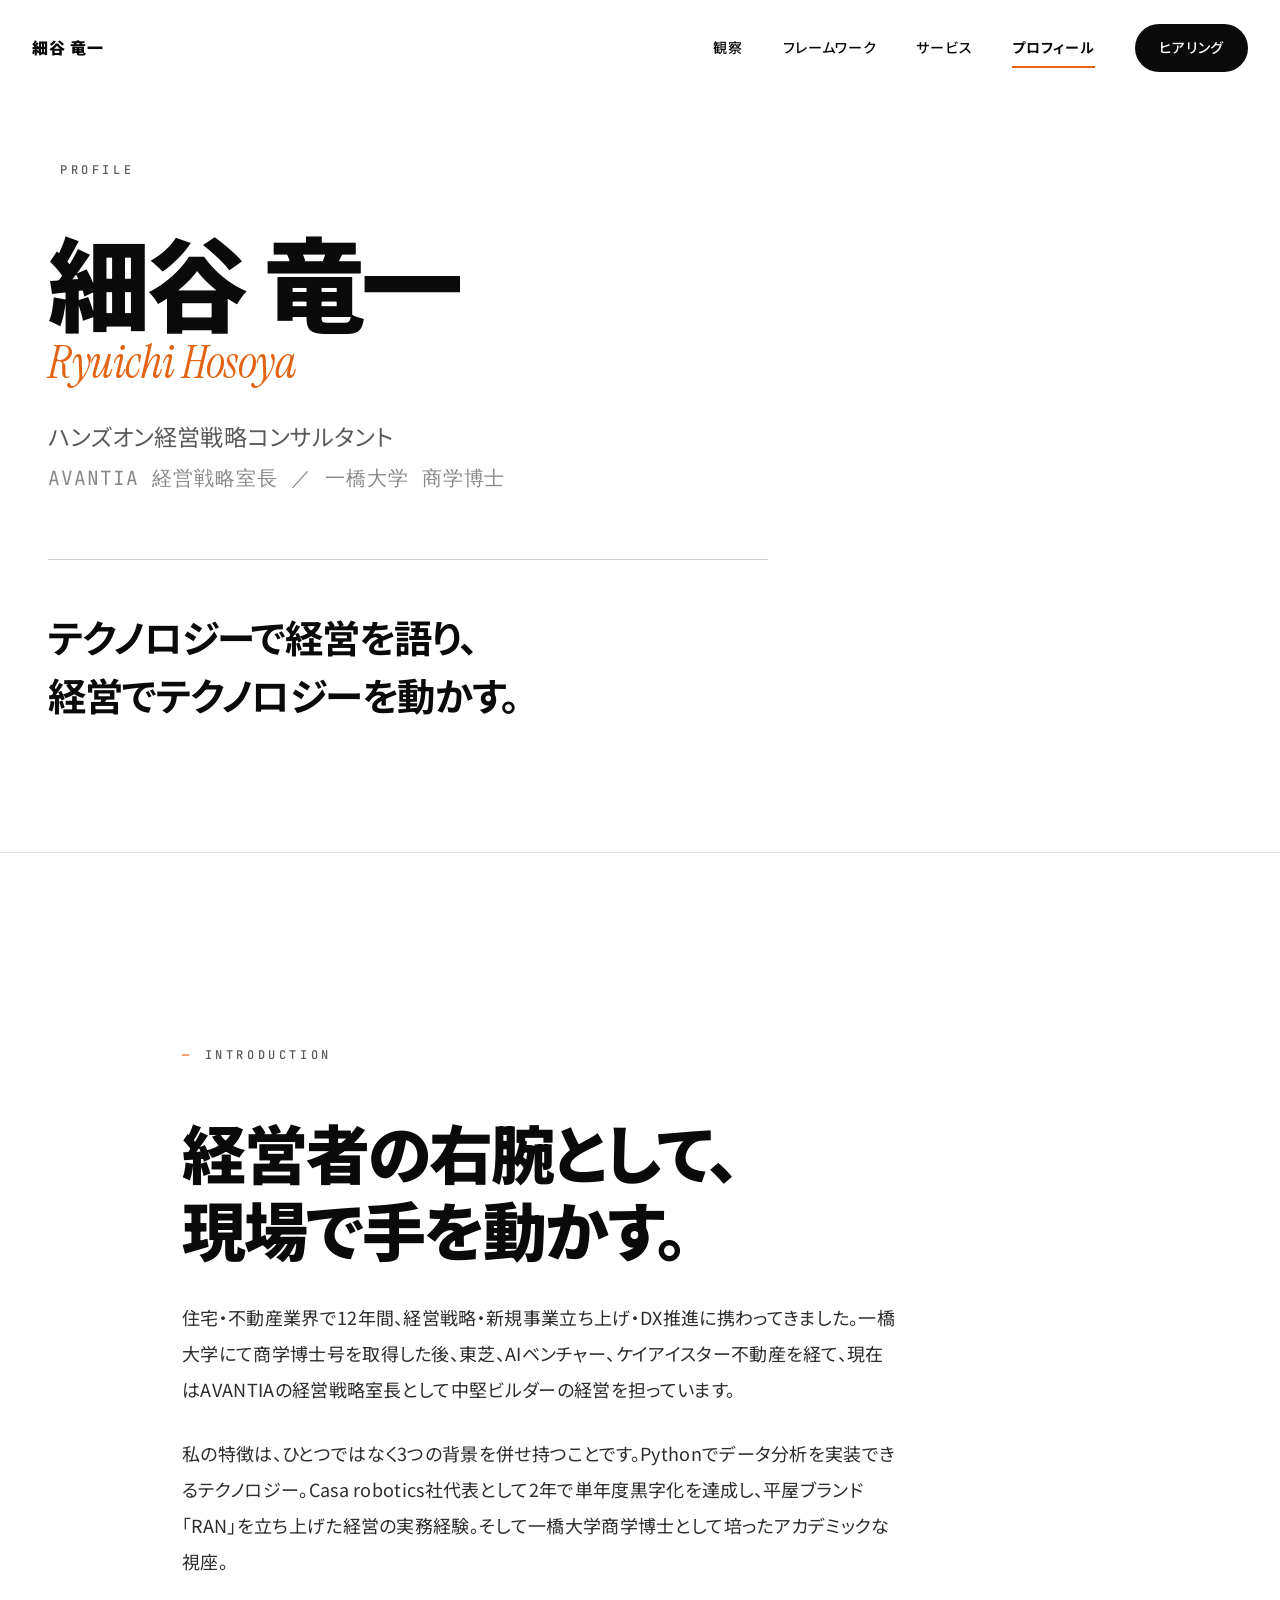
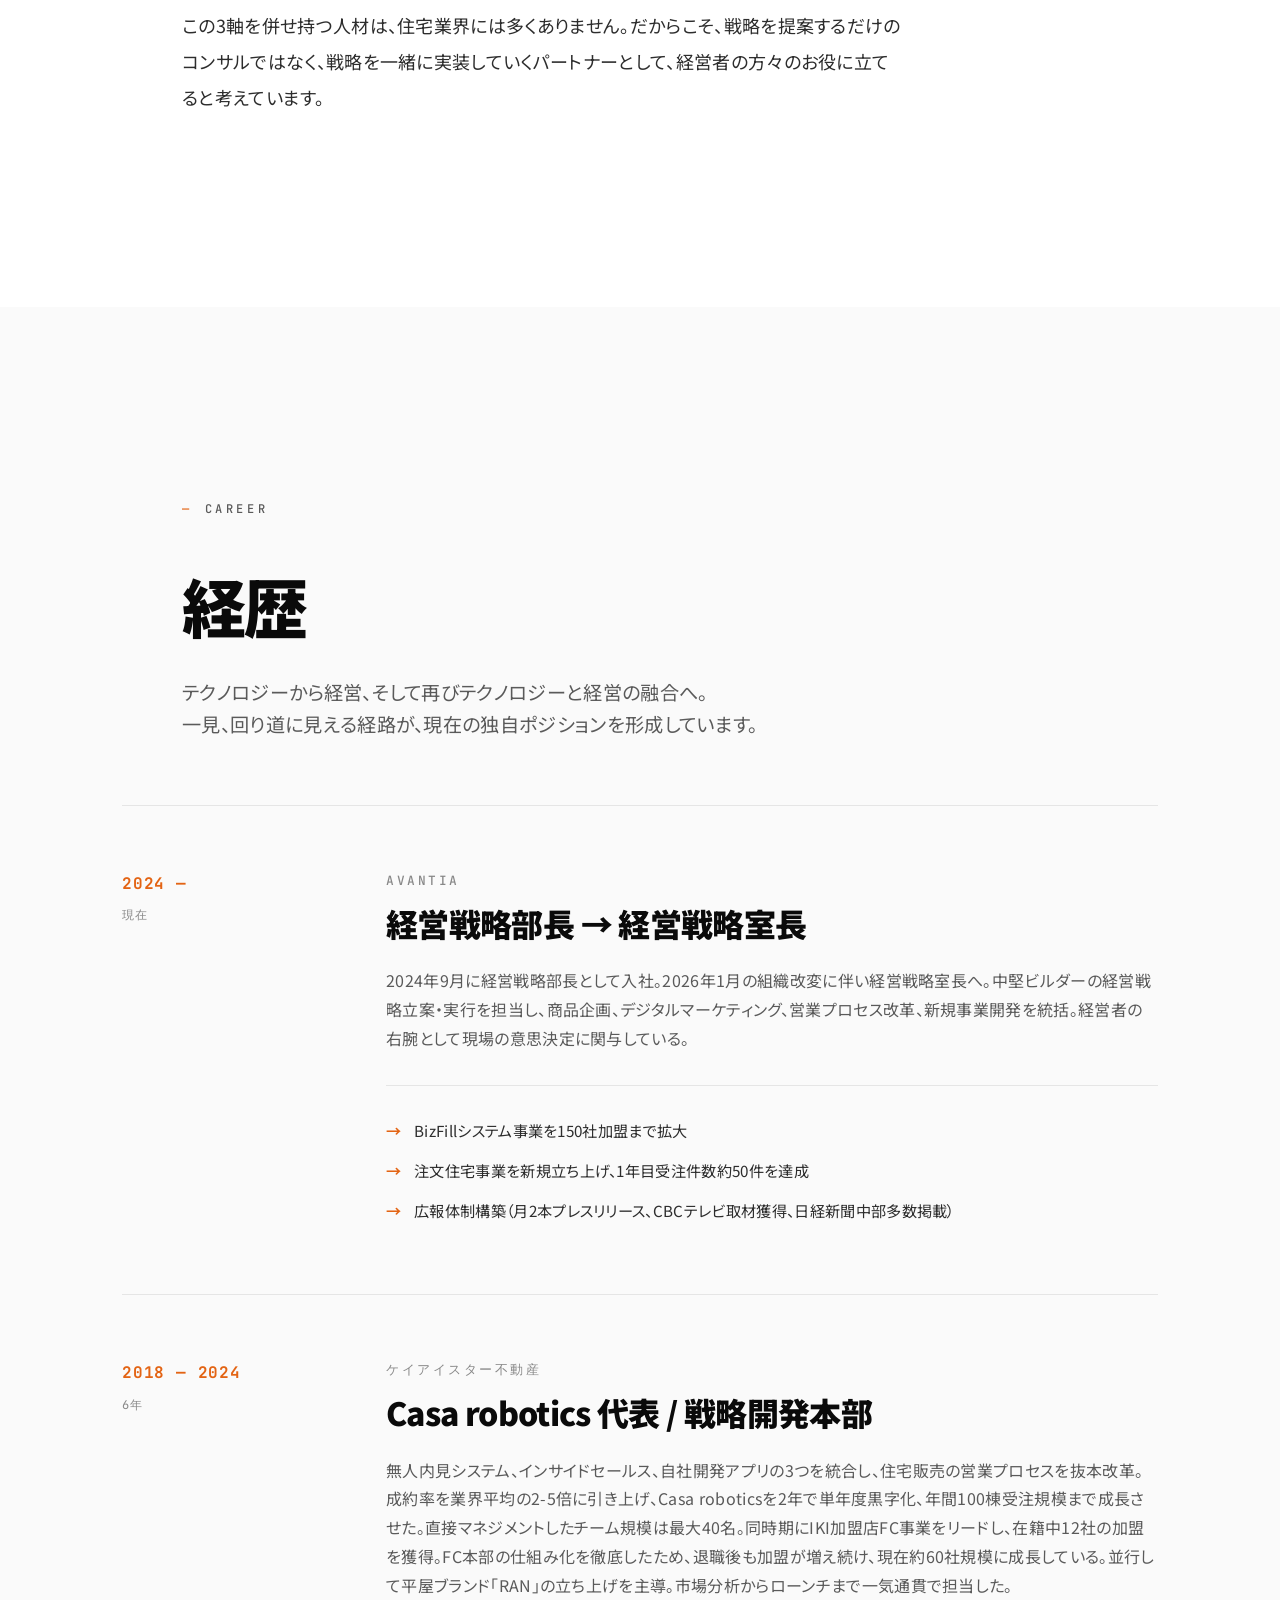
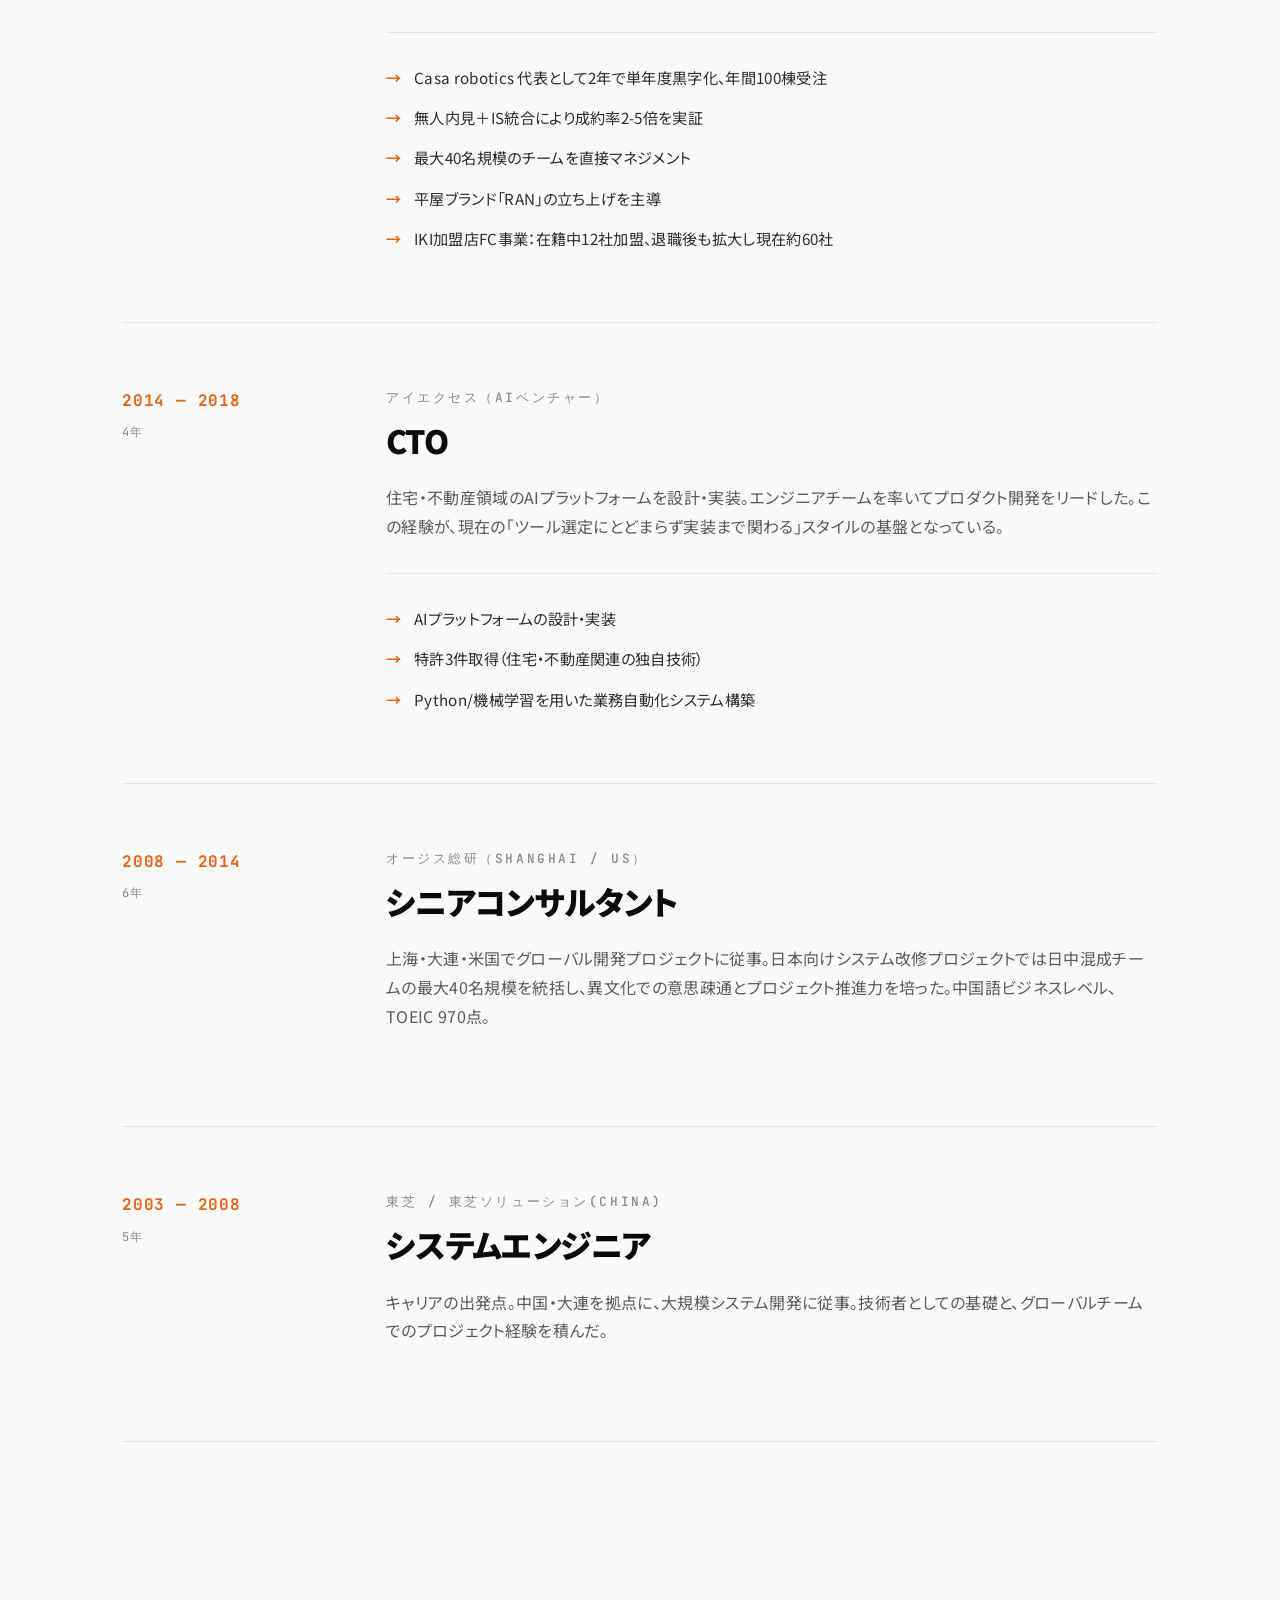
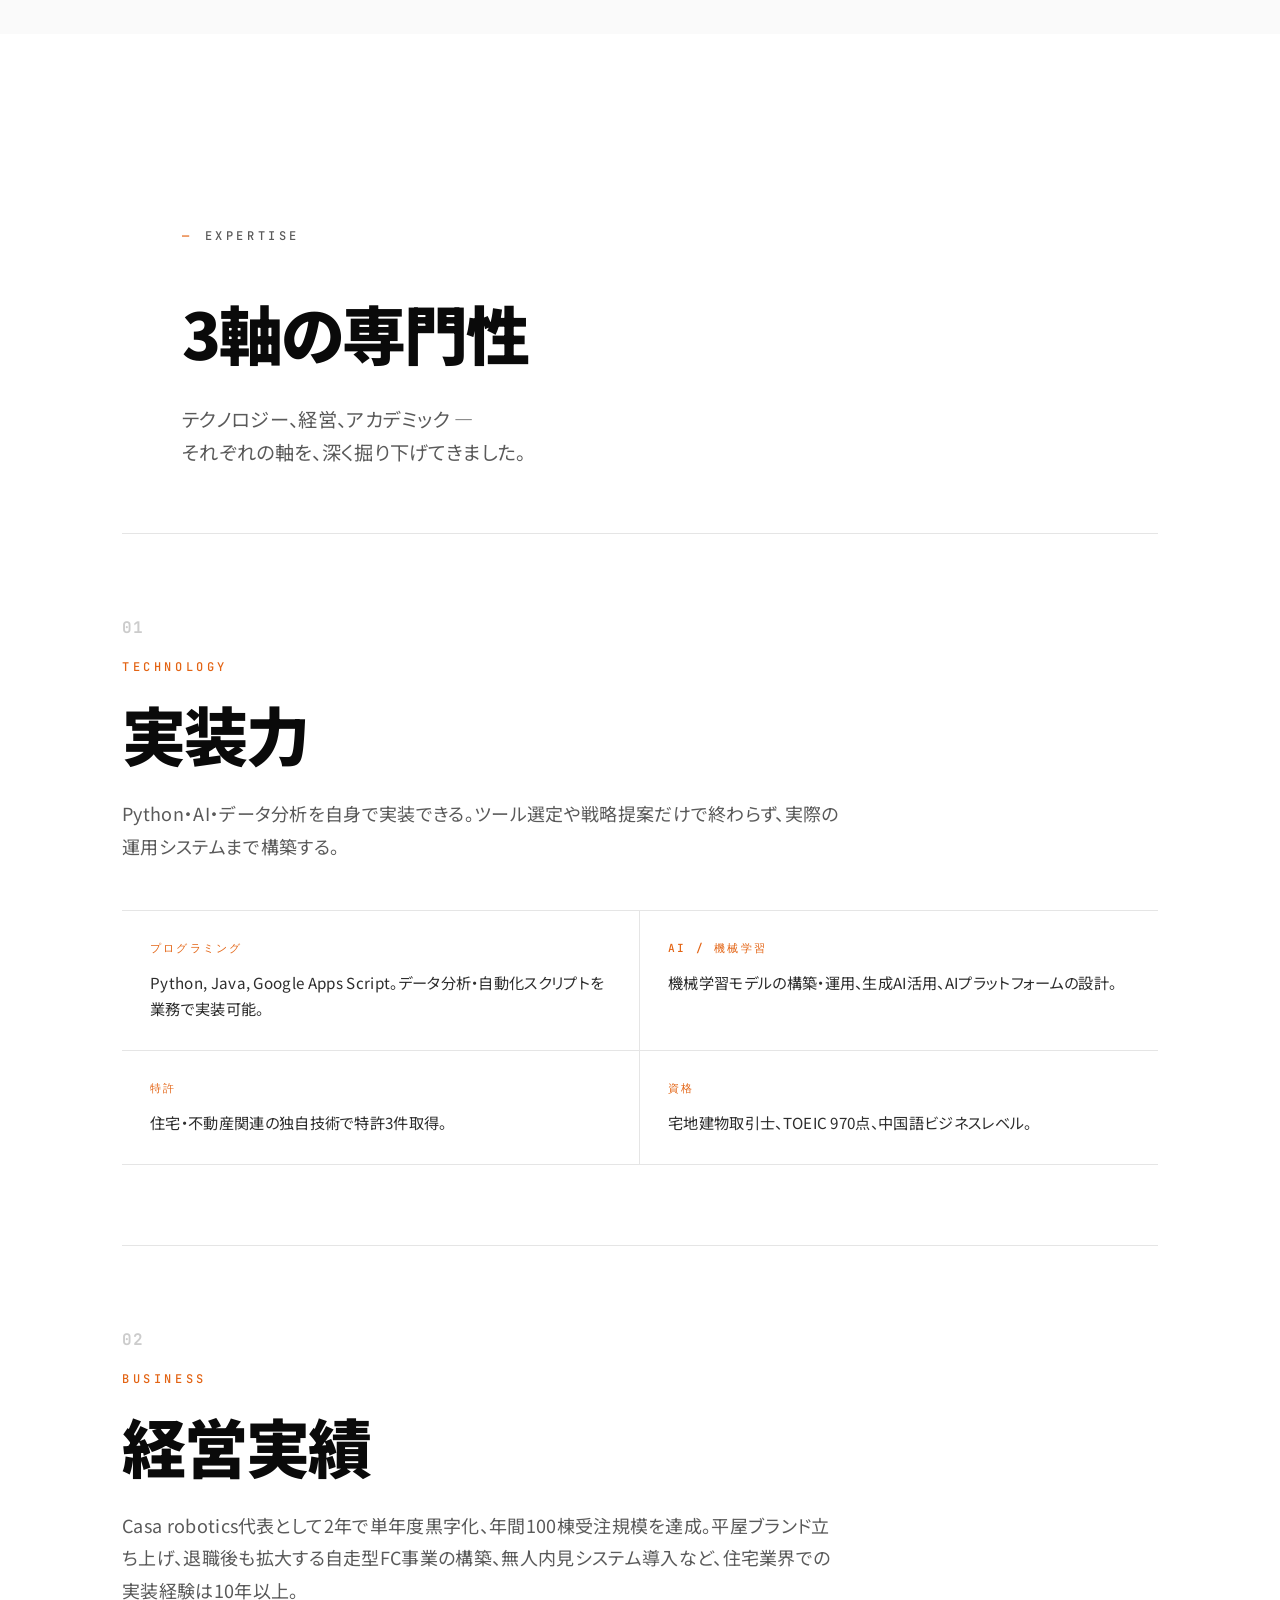
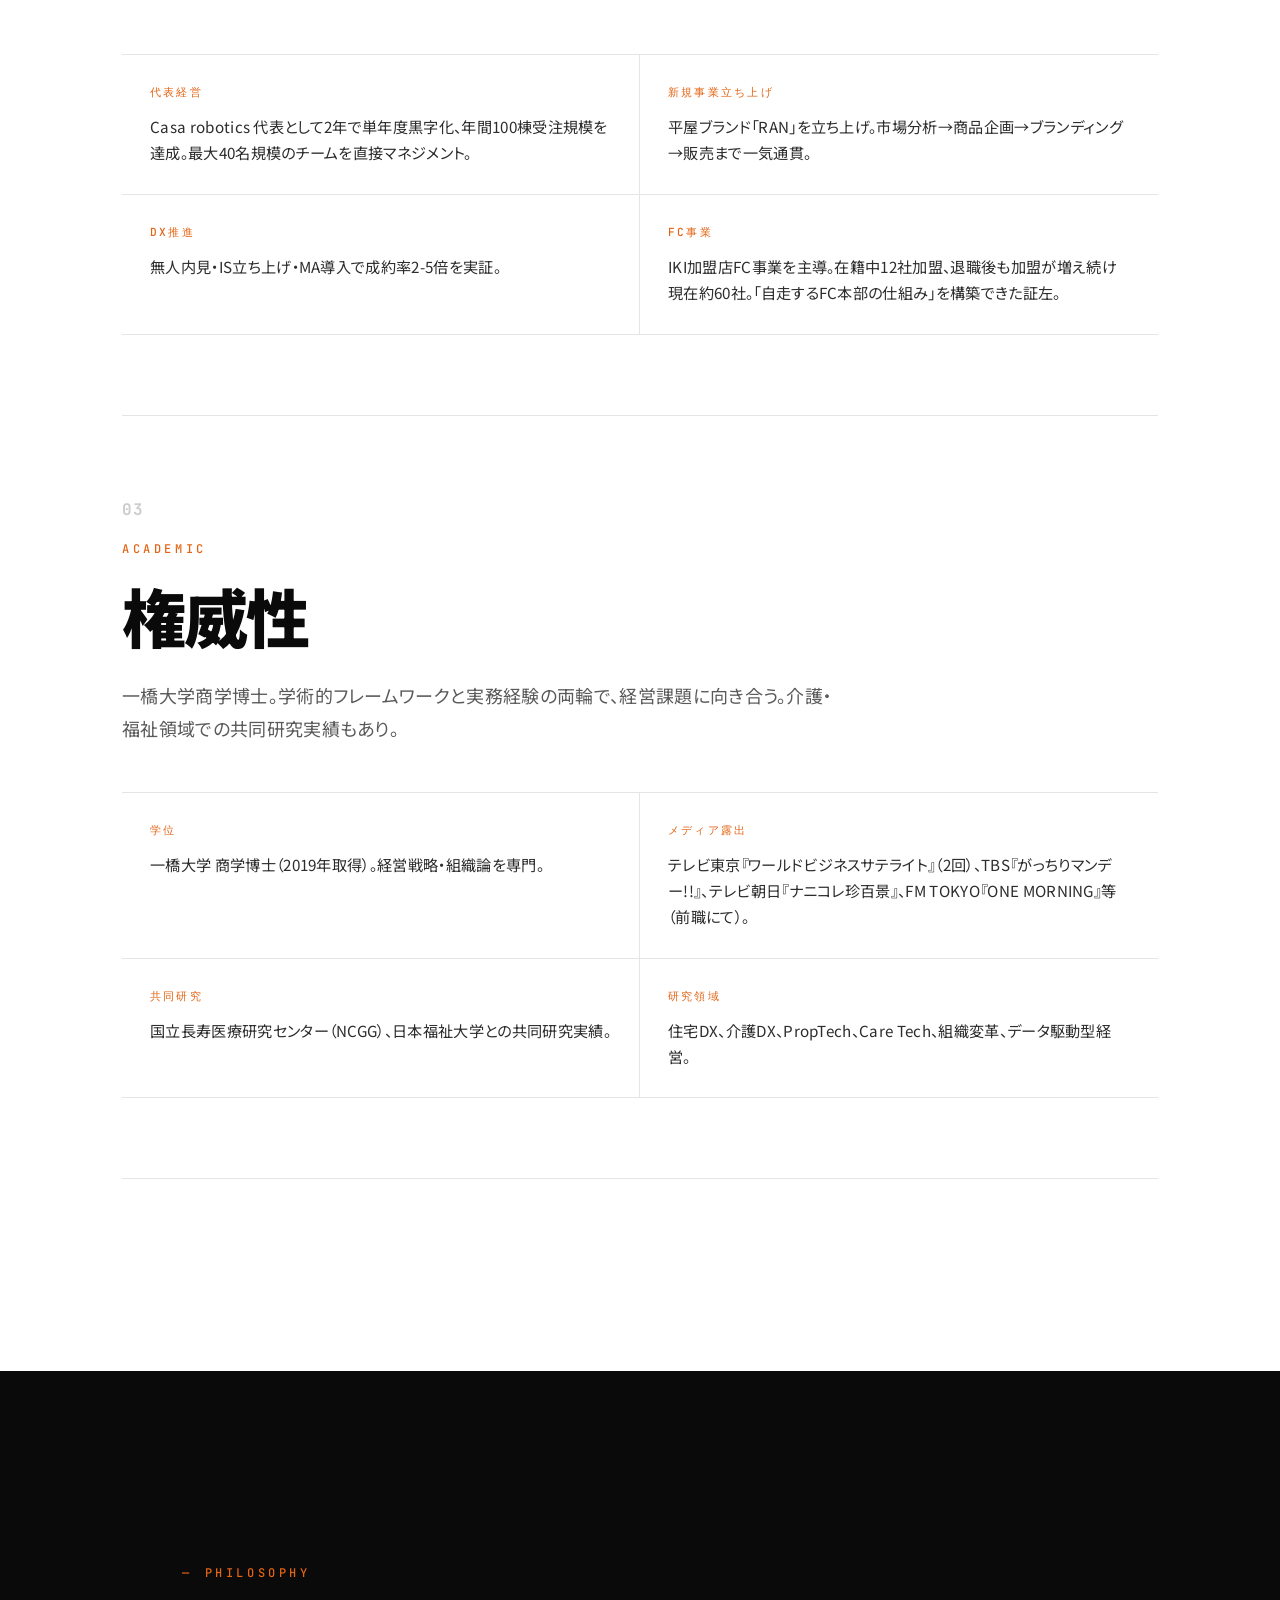
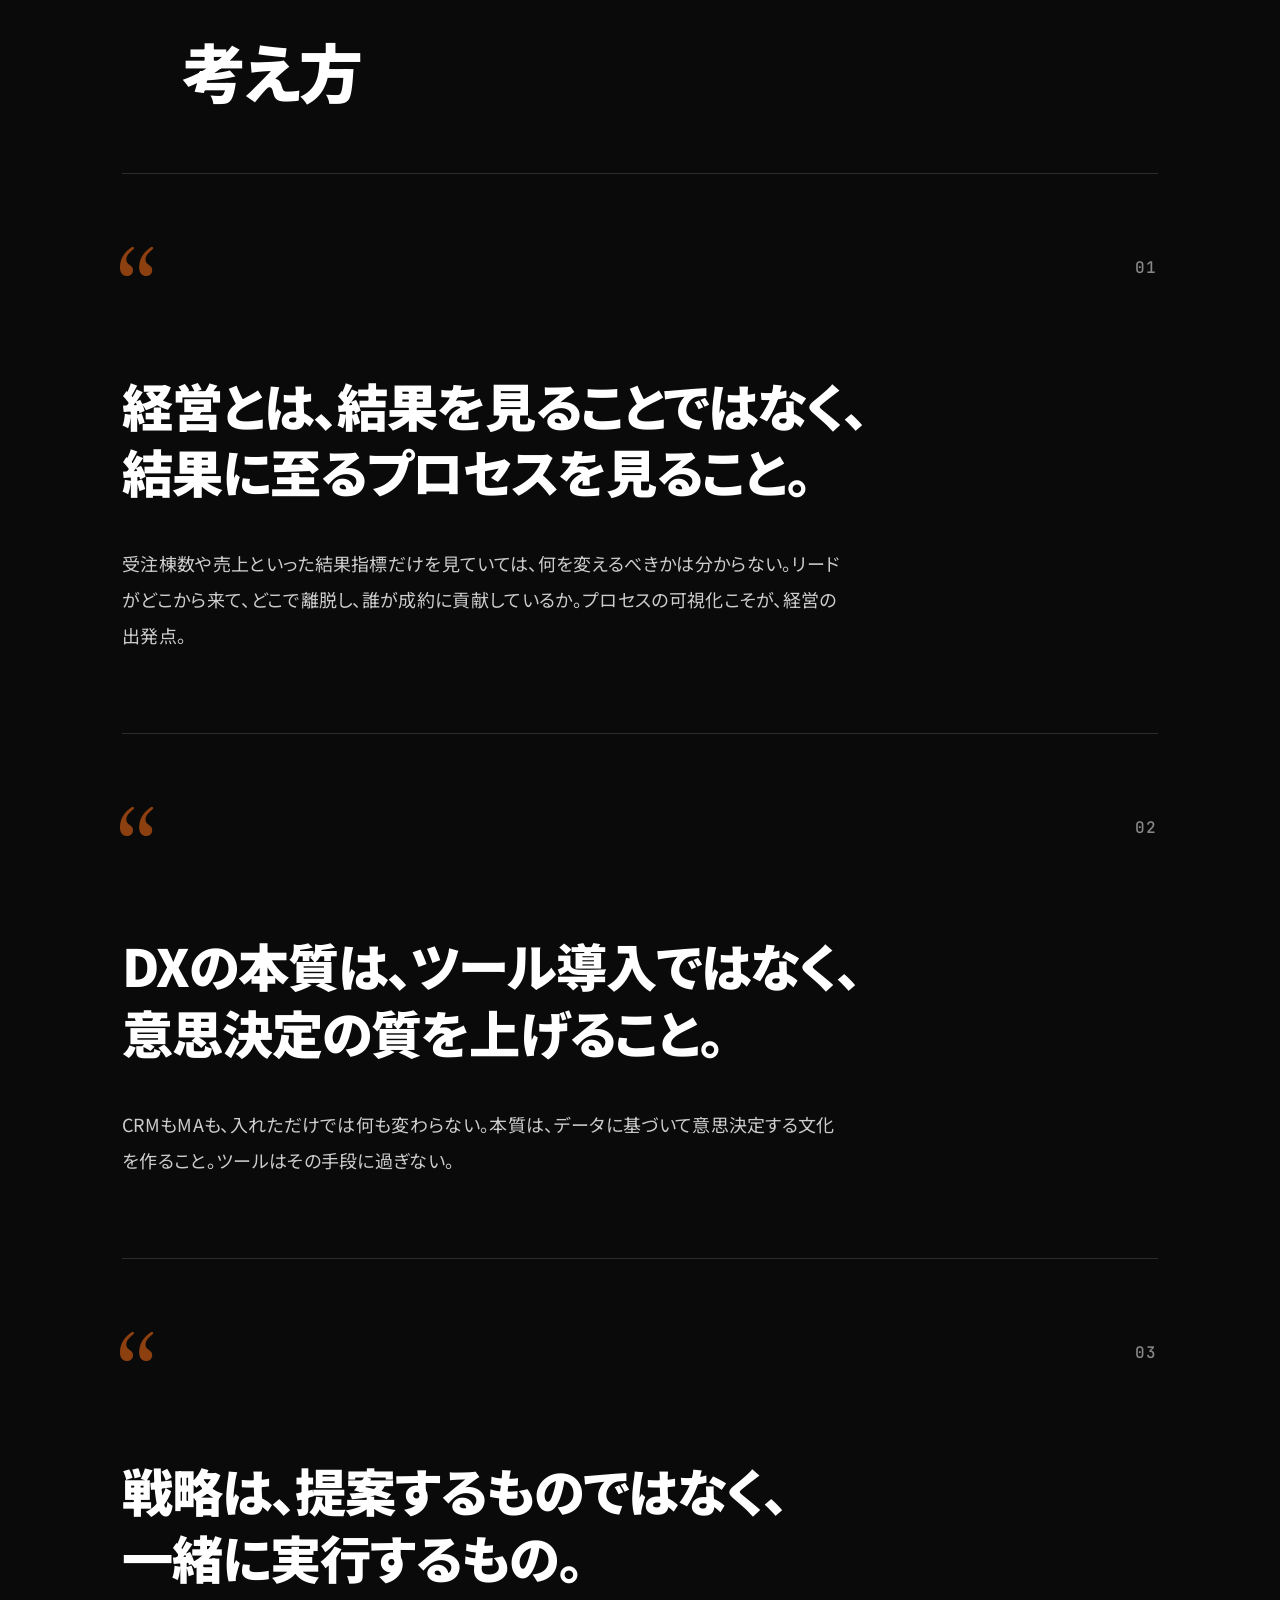
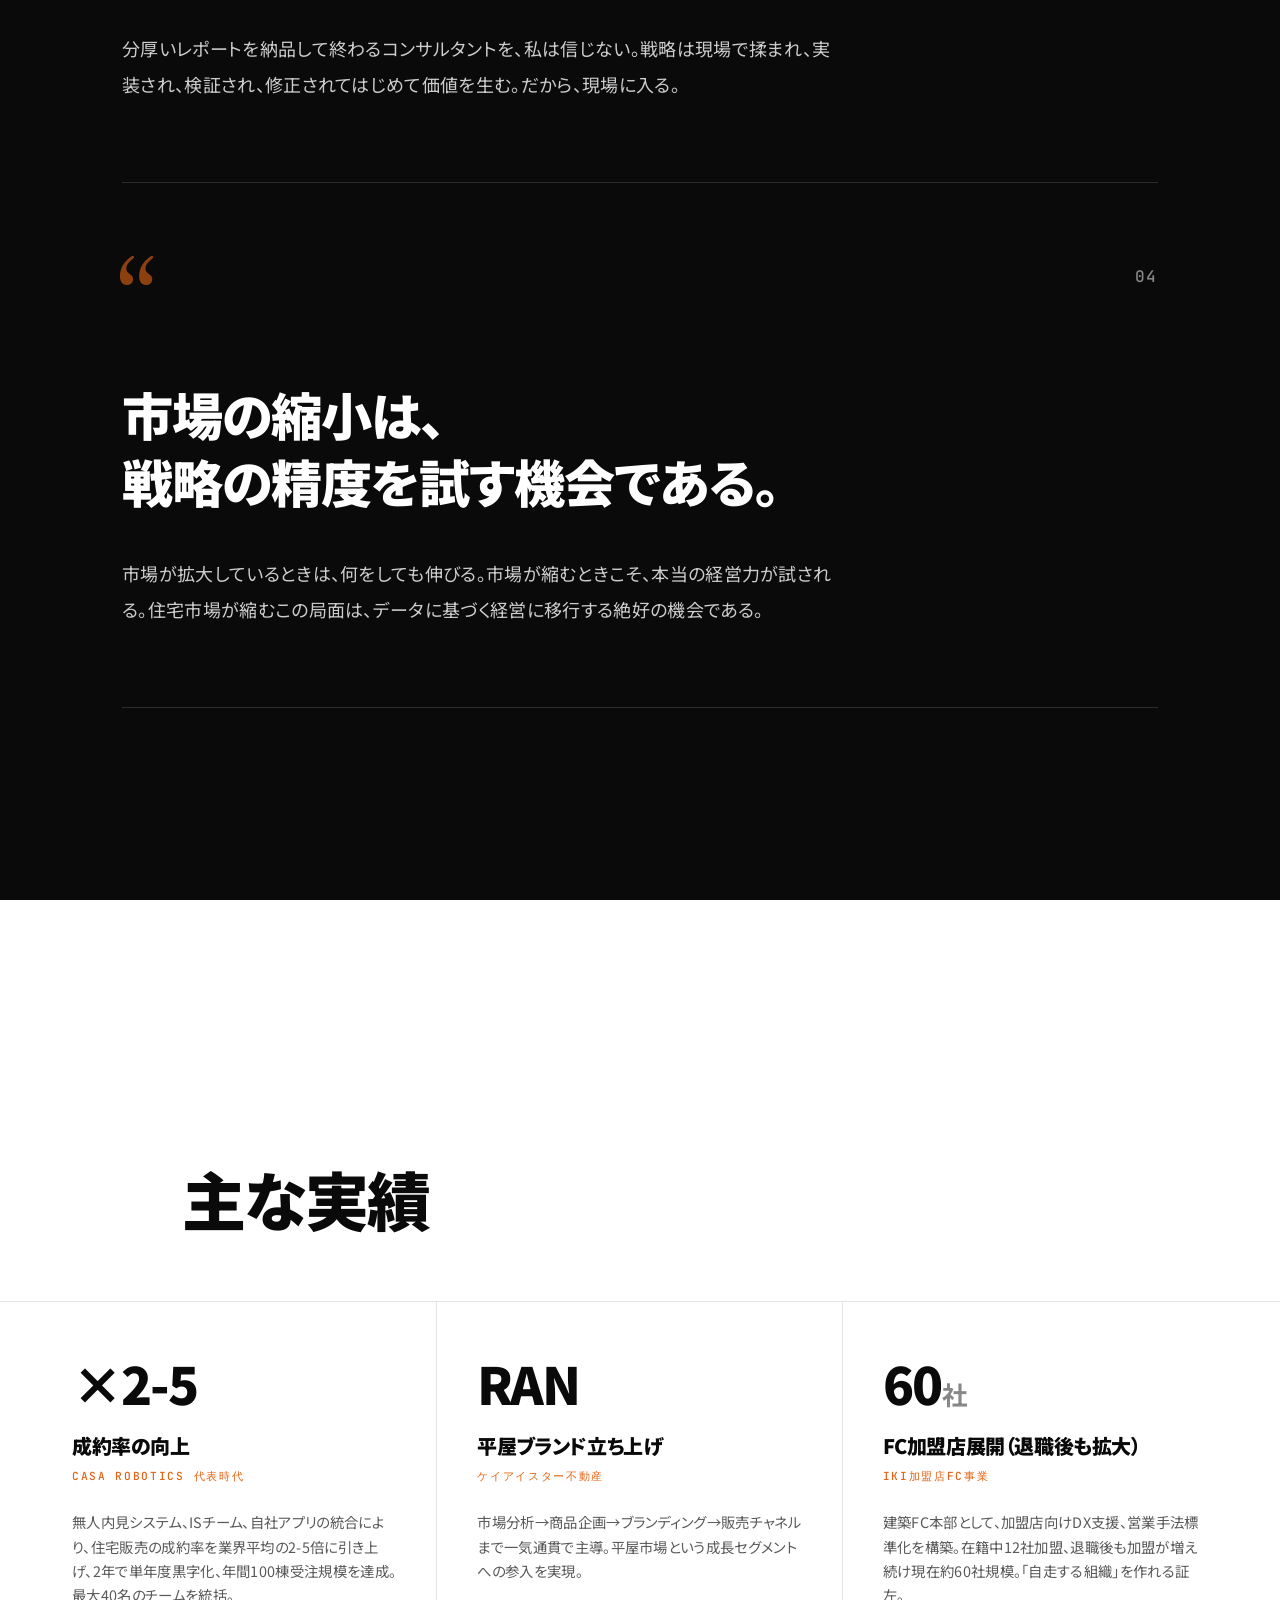
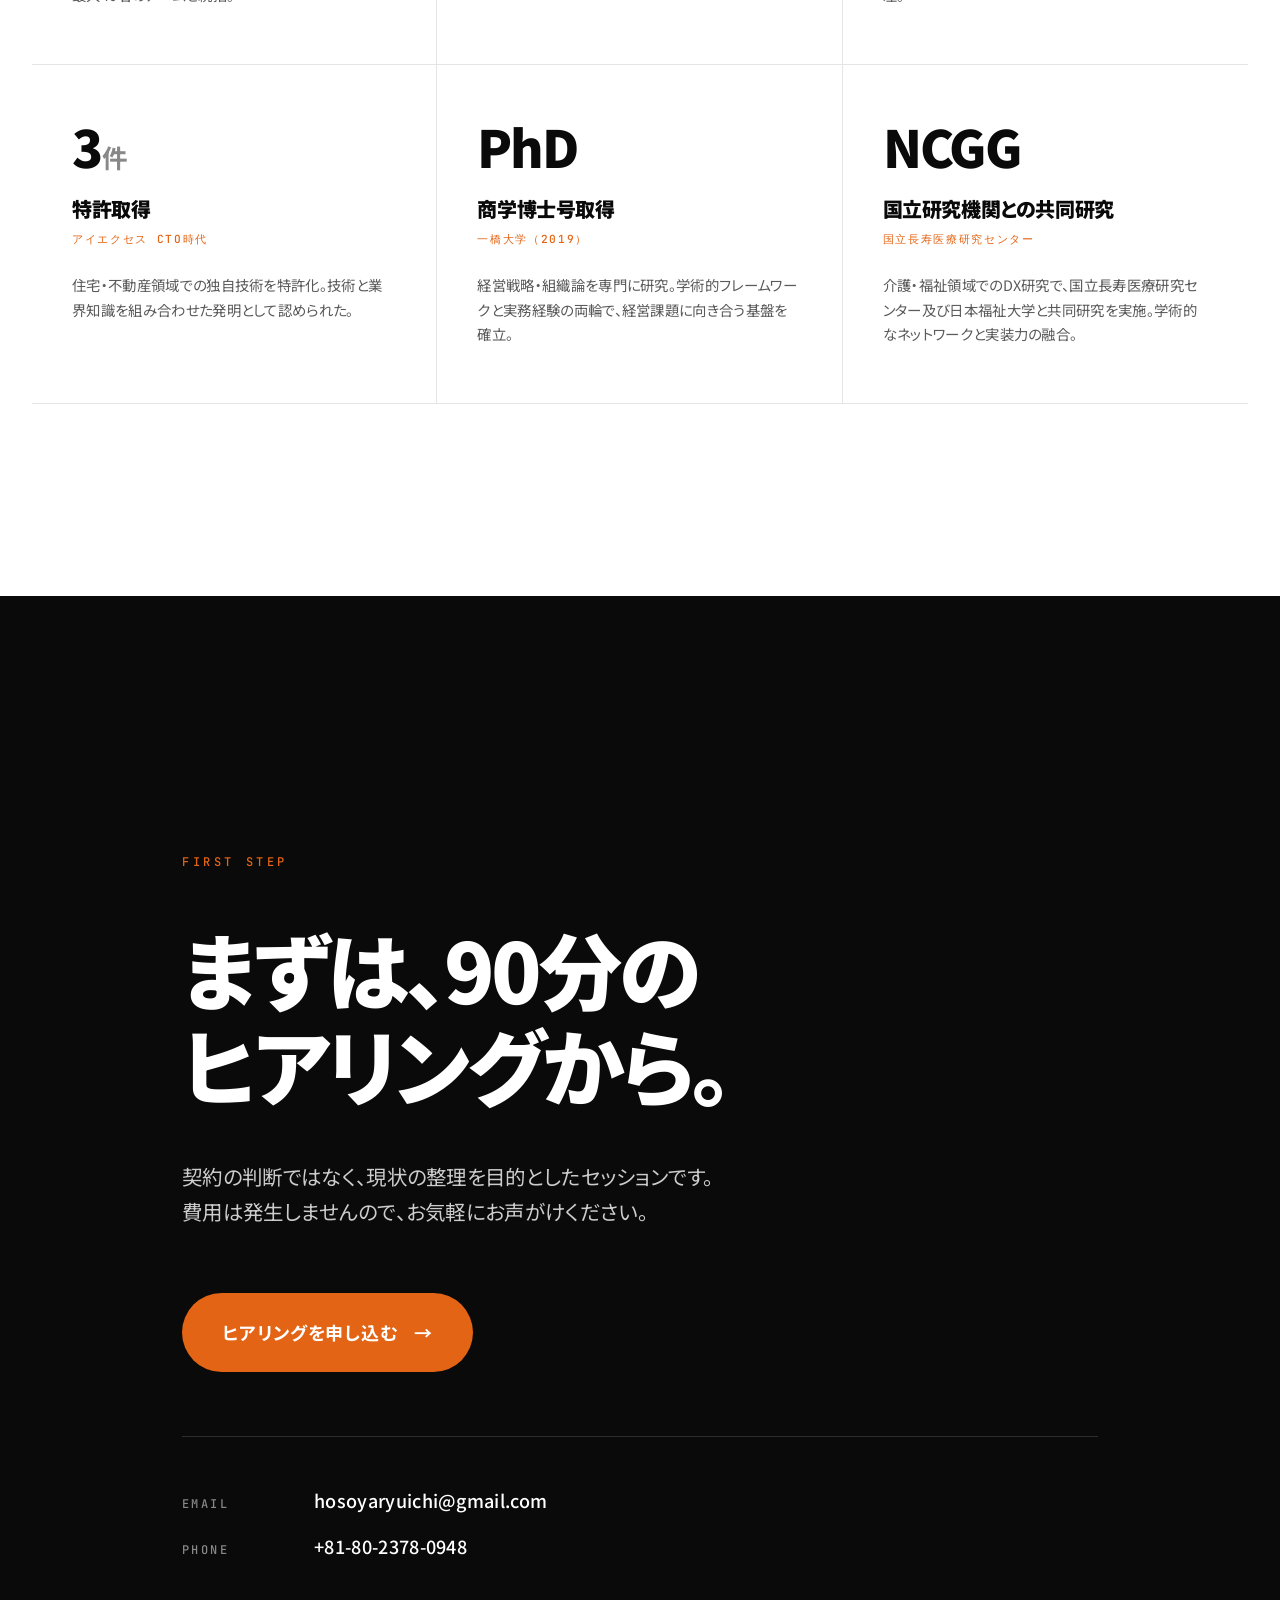
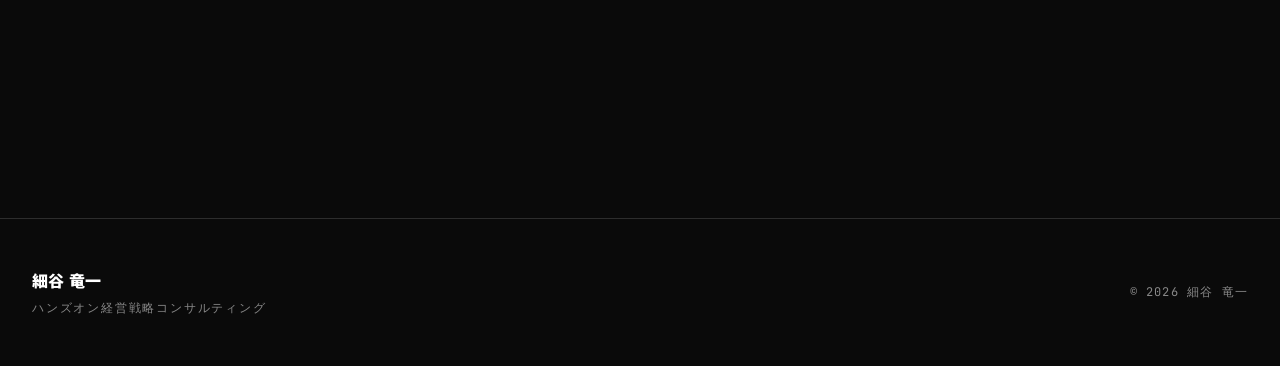
==== commit 60b724a6: "Add files via upload" ====
--- a/profile.html
+++ b/profile.html
@@ -4,7 +4,7 @@
 <meta charset="UTF-8">
 <meta name="viewport" content="width=device-width, initial-scale=1.0">
 <title>プロフィール | 細谷 竜一 - ハンズオン経営戦略コンサルティング</title>
-<meta name="description" content="細谷竜一のプロフィール。一橋大学商学博士、AIベンチャーCTO、Casa robotics代表、AVANTIA経営戦略室長としての歩み。">
+<meta name="description" content="細谷竜一のプロフィール。一橋大学商学博士、AIベンチャーCTO、Casa robotics代表、AVANTIA経営戦略部長・室長としての歩み。">
 <link rel="preconnect" href="https://fonts.googleapis.com">
 <link rel="preconnect" href="https://fonts.gstatic.com" crossorigin>
 <link href="https://fonts.googleapis.com/css2?family=Noto+Sans+JP:wght@400;500;700;900&family=Instrument+Serif:ital@0;1&family=JetBrains+Mono:wght@400;500;700&display=swap" rel="stylesheet">
@@ -72,7 +72,7 @@
         住宅・不動産業界で12年間、経営戦略・新規事業立ち上げ・DX推進に携わってきました。一橋大学にて商学博士号を取得した後、東芝、AIベンチャー、ケイアイスター不動産を経て、現在はAVANTIAの経営戦略室長として中堅ビルダーの経営を担っています。
       </p>
       <p>
-        私の特徴は、ひとつではなく3つの背景を併せ持つことです。Pythonでデータ分析を実装できるテクノロジー。Casa robotics社代表として黒字化を達成し、平屋ブランド「RAN」を立ち上げた経営の実務経験。そして、Best Paper Awardを受賞した一橋大学商学博士としてのアカデミックな視座。
+        私の特徴は、ひとつではなく3つの背景を併せ持つことです。Pythonでデータ分析を実装できるテクノロジー。Casa robotics社代表として2年で単年度黒字化を達成し、平屋ブランド「RAN」を立ち上げた経営の実務経験。そして一橋大学商学博士として培ったアカデミックな視座。
       </p>
       <p>
         この3軸を併せ持つ人材は、住宅業界には多くありません。だからこそ、戦略を提案するだけのコンサルではなく、戦略を一緒に実装していくパートナーとして、経営者の方々のお役に立てると考えています。
@@ -104,10 +104,15 @@
       </div>
       <div class="career-content">
         <div class="career-company">AVANTIA</div>
-        <h3 class="career-role">経営戦略室長</h3>
+        <h3 class="career-role">経営戦略部長 → 経営戦略室長</h3>
         <p class="career-desc">
-          中堅ビルダーの経営戦略立案・実行を担当。商品企画、デジタルマーケティング、営業プロセス改革、新規事業開発を統括。経営者の右腕として現場の意思決定に関与している。
+          2024年9月に経営戦略部長として入社。2026年1月の組織改変に伴い経営戦略室長へ。中堅ビルダーの経営戦略立案・実行を担当し、商品企画、デジタルマーケティング、営業プロセス改革、新規事業開発を統括。経営者の右腕として現場の意思決定に関与している。
         </p>
+        <ul class="career-achievements">
+          <li>BizFillシステム事業を150社加盟まで拡大</li>
+          <li>注文住宅事業を新規立ち上げ、1年目受注件数約50件を達成</li>
+          <li>広報体制構築（月2本プレスリリース、CBCテレビ取材獲得、日経新聞中部多数掲載）</li>
+        </ul>
       </div>
     </article>
 
@@ -120,13 +125,14 @@
         <div class="career-company">ケイアイスター不動産</div>
         <h3 class="career-role">Casa robotics 代表 / 戦略開発本部</h3>
         <p class="career-desc">
-          無人内見システム、インサイドセールス、自社開発アプリの3つを統合し、住宅販売の営業プロセスを抜本改革。成約率を業界平均の2-5倍に引き上げ、Casa roboticsを単年度黒字化させた。同時期にIKI.netの建築FC事業をリードし、平屋ブランド「RAN」の立ち上げを主導。市場分析からローンチまで一気通貫で担当した。
+          無人内見システム、インサイドセールス、自社開発アプリの3つを統合し、住宅販売の営業プロセスを抜本改革。成約率を業界平均の2-5倍に引き上げ、Casa roboticsを2年で単年度黒字化、年間100棟受注規模まで成長させた。直接マネジメントしたチーム規模は最大40名。同時期にIKI加盟店FC事業をリードし、在籍中12社の加盟を獲得。FC本部の仕組み化を徹底したため、退職後も加盟が増え続け、現在約60社規模に成長している。並行して平屋ブランド「RAN」の立ち上げを主導。市場分析からローンチまで一気通貫で担当した。
         </p>
         <ul class="career-achievements">
-          <li>Casa robotics 代表として黒字化を達成</li>
+          <li>Casa robotics 代表として2年で単年度黒字化、年間100棟受注</li>
           <li>無人内見＋IS統合により成約率2-5倍を実証</li>
+          <li>最大40名規模のチームを直接マネジメント</li>
           <li>平屋ブランド「RAN」の立ち上げを主導</li>
-          <li>IKI.net加盟店FC展開（全国100社以上）</li>
+          <li>IKI加盟店FC事業：在籍中12社加盟、退職後も拡大し現在約60社</li>
         </ul>
       </div>
     </article>
@@ -159,7 +165,7 @@
         <div class="career-company">オージス総研（Shanghai / US）</div>
         <h3 class="career-role">シニアコンサルタント</h3>
         <p class="career-desc">
-          上海・大連・米国でグローバル開発プロジェクトに従事。多国籍チームでのシステム開発・コンサルティングを経験し、異文化での意思疎通とプロジェクト推進力を培った。中国語ビジネスレベル、TOEIC 970点。
+          上海・大連・米国でグローバル開発プロジェクトに従事。日本向けシステム改修プロジェクトでは日中混成チームの最大40名規模を統括し、異文化での意思疎通とプロジェクト推進力を培った。中国語ビジネスレベル、TOEIC 970点。
         </p>
       </div>
     </article>
@@ -229,13 +235,13 @@
       <div class="expertise-label">BUSINESS</div>
       <h3 class="expertise-title">経営実績</h3>
       <p class="expertise-summary">
-        Casa robotics代表として黒字化を達成。平屋ブランド立ち上げ、FC展開、無人内見システム導入など、住宅業界での実装経験は10年以上。
+        Casa robotics代表として2年で単年度黒字化、年間100棟受注規模を達成。平屋ブランド立ち上げ、退職後も拡大する自走型FC事業の構築、無人内見システム導入など、住宅業界での実装経験は10年以上。
       </p>
 
       <div class="expertise-detail-list">
         <div class="expertise-detail">
           <div class="expertise-detail-label">代表経営</div>
-          <div class="expertise-detail-value">Casa robotics 代表として黒字化を達成。事業計画・組織構築・収益化までを担当。</div>
+          <div class="expertise-detail-value">Casa robotics 代表として2年で単年度黒字化、年間100棟受注規模を達成。最大40名規模のチームを直接マネジメント。</div>
         </div>
         <div class="expertise-detail">
           <div class="expertise-detail-label">新規事業立ち上げ</div>
@@ -247,7 +253,7 @@
         </div>
         <div class="expertise-detail">
           <div class="expertise-detail-label">FC事業</div>
-          <div class="expertise-detail-value">IKI.net 加盟店FC展開を主導。全国100社以上の工務店向けライセンス展開を実装。</div>
+          <div class="expertise-detail-value">IKI加盟店FC事業を主導。在籍中12社加盟、退職後も加盟が増え続け現在約60社。「自走するFC本部の仕組み」を構築できた証左。</div>
         </div>
       </div>
     </article>
@@ -266,8 +272,8 @@
           <div class="expertise-detail-value">一橋大学 商学博士（2019年取得）。経営戦略・組織論を専門。</div>
         </div>
         <div class="expertise-detail">
-          <div class="expertise-detail-label">受賞</div>
-          <div class="expertise-detail-value">Best Paper Award受賞。学術的にも評価された研究実績を持つ。</div>
+          <div class="expertise-detail-label">メディア露出</div>
+          <div class="expertise-detail-value">テレビ東京『ワールドビジネスサテライト』（2回）、TBS『がっちりマンデー!!』、テレビ朝日『ナニコレ珍百景』、FM TOKYO『ONE MORNING』等（前職にて）。</div>
         </div>
         <div class="expertise-detail">
           <div class="expertise-detail-label">共同研究</div>
@@ -361,7 +367,7 @@
       <h3 class="achievement-title">成約率の向上</h3>
       <div class="achievement-context">Casa robotics 代表時代</div>
       <p class="achievement-desc">
-        無人内見システム、ISチーム、自社アプリの統合により、住宅販売の成約率を業界平均の2-5倍に引き上げ、単年度黒字化を達成。
+        無人内見システム、ISチーム、自社アプリの統合により、住宅販売の成約率を業界平均の2-5倍に引き上げ、2年で単年度黒字化、年間100棟受注規模を達成。最大40名のチームを統括。
       </p>
     </article>
 
@@ -375,11 +381,11 @@
     </article>
 
     <article class="achievement-card reveal-on-scroll">
-      <div class="achievement-num">100<span>+</span></div>
-      <h3 class="achievement-title">FC加盟店展開</h3>
-      <div class="achievement-context">IKI.net</div>
-      <p class="achievement-desc">
-        建築FC本部として、全国100社以上の工務店向けライセンス展開を実装。加盟店向けDX支援、営業手法標準化を担当。
+      <div class="achievement-num">60<span>社</span></div>
+      <h3 class="achievement-title">FC加盟店展開（退職後も拡大）</h3>
+      <div class="achievement-context">IKI加盟店FC事業</div>
+      <p class="achievement-desc">
+        建築FC本部として、加盟店向けDX支援、営業手法標準化を構築。在籍中12社加盟、退職後も加盟が増え続け現在約60社規模。「自走する組織」を作れる証左。
       </p>
     </article>
 
@@ -397,7 +403,7 @@
       <h3 class="achievement-title">商学博士号取得</h3>
       <div class="achievement-context">一橋大学（2019）</div>
       <p class="achievement-desc">
-        経営戦略・組織論を専門に研究。学術的フレームワークと実務経験の両輪で、経営課題に向き合う基盤を確立。Best Paper Award受賞。
+        経営戦略・組織論を専門に研究。学術的フレームワークと実務経験の両輪で、経営課題に向き合う基盤を確立。
       </p>
     </article>
 
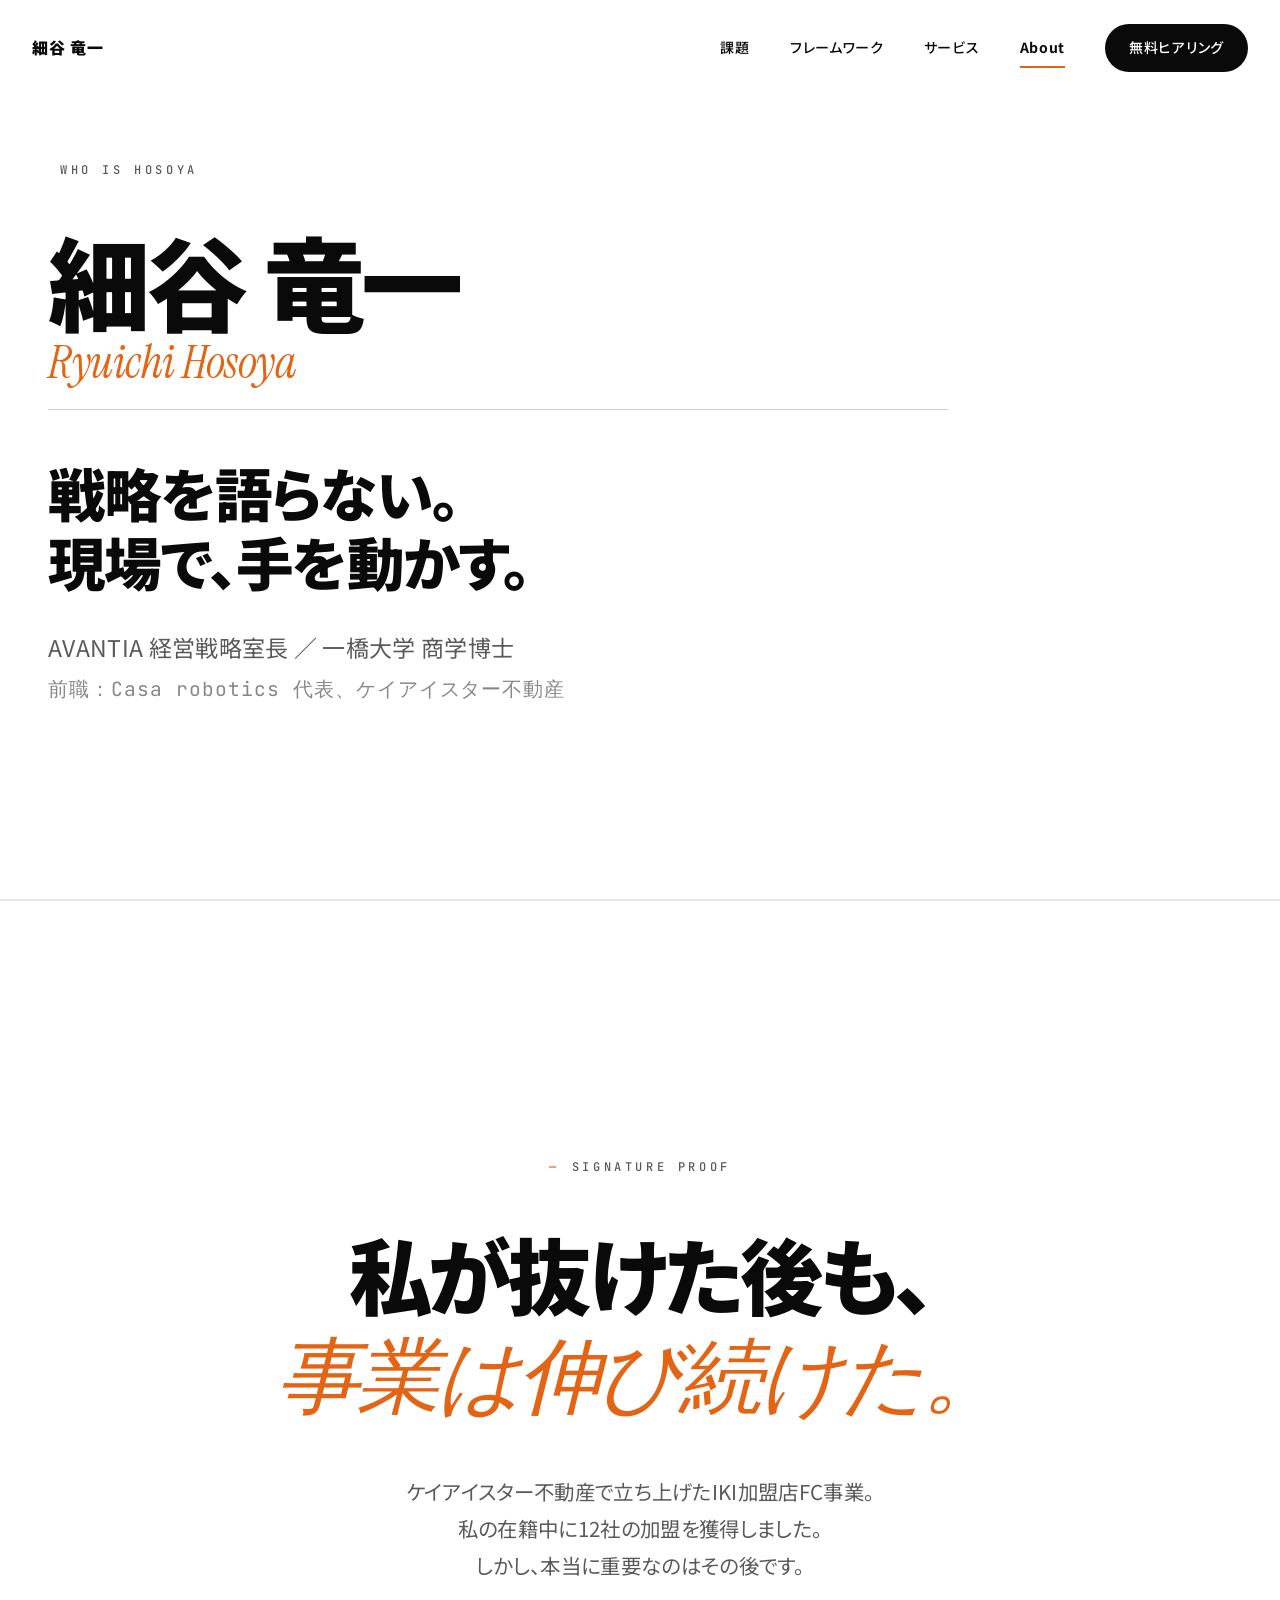
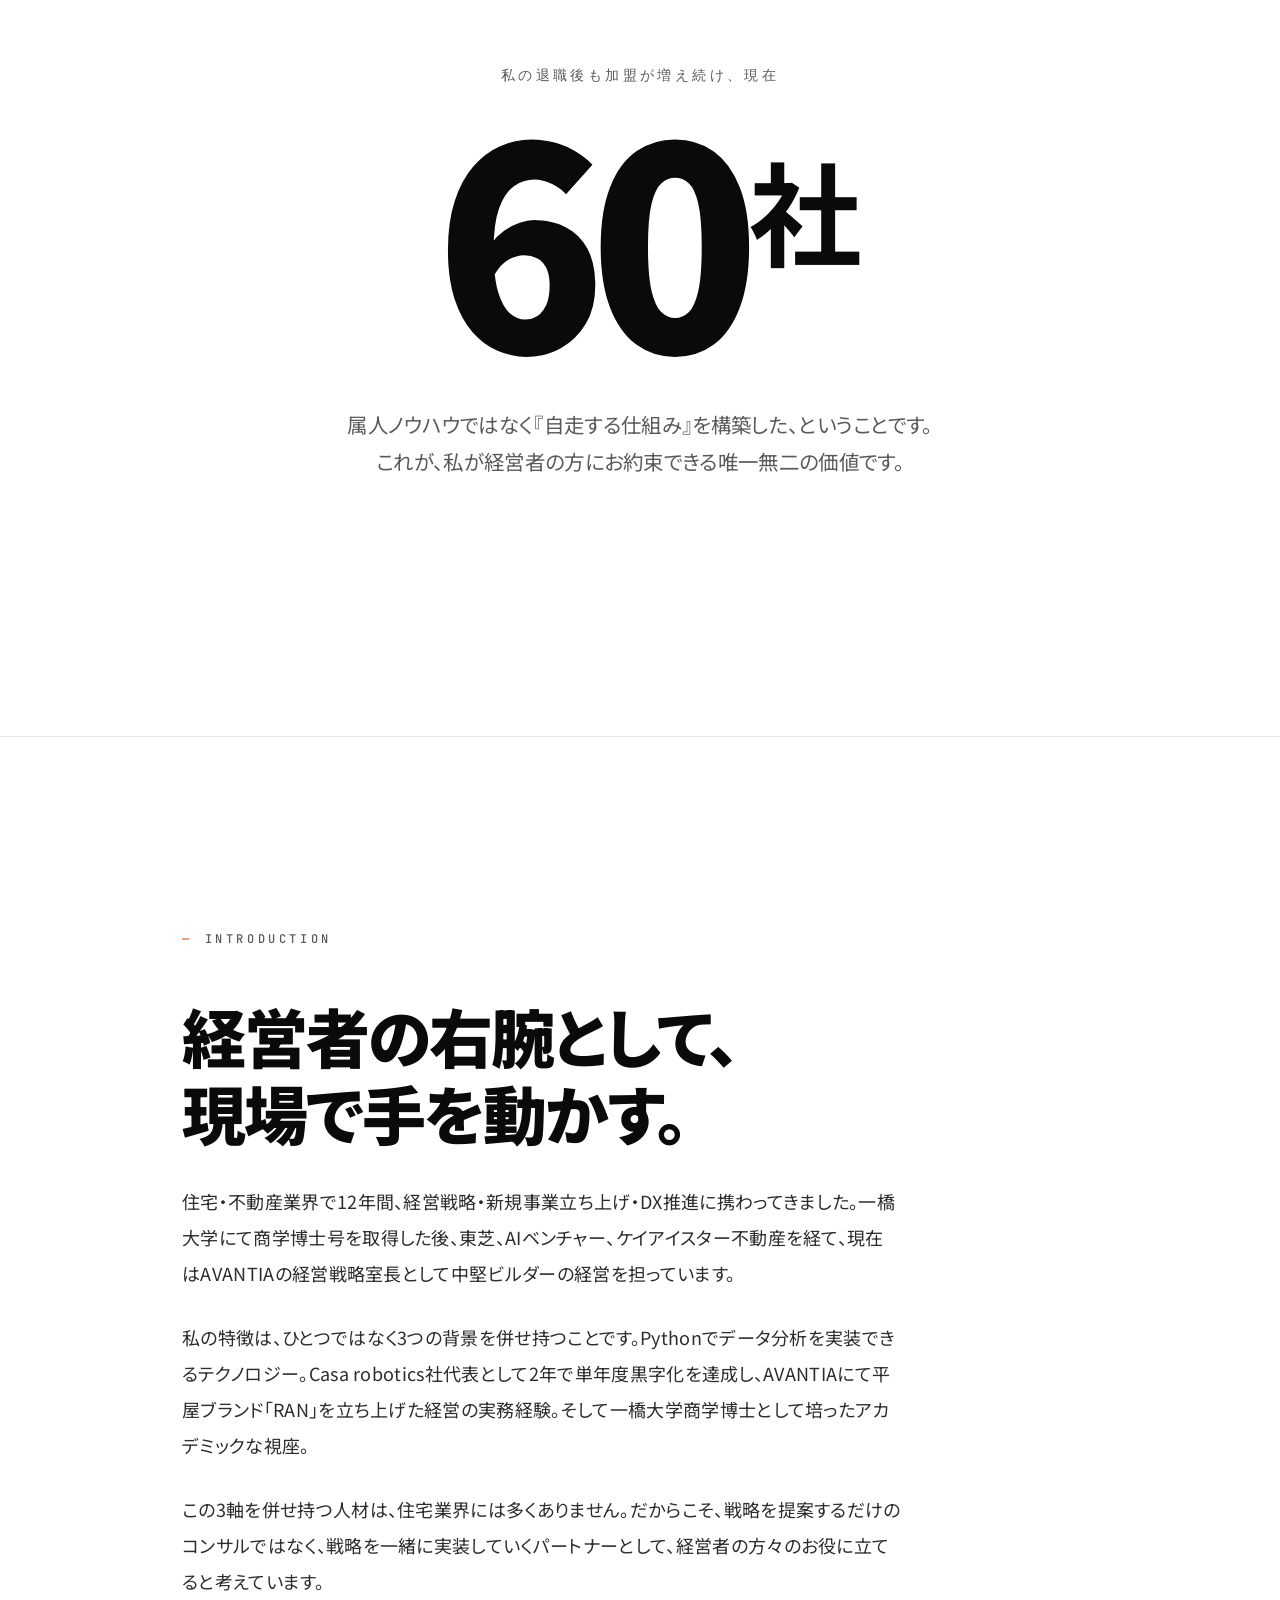
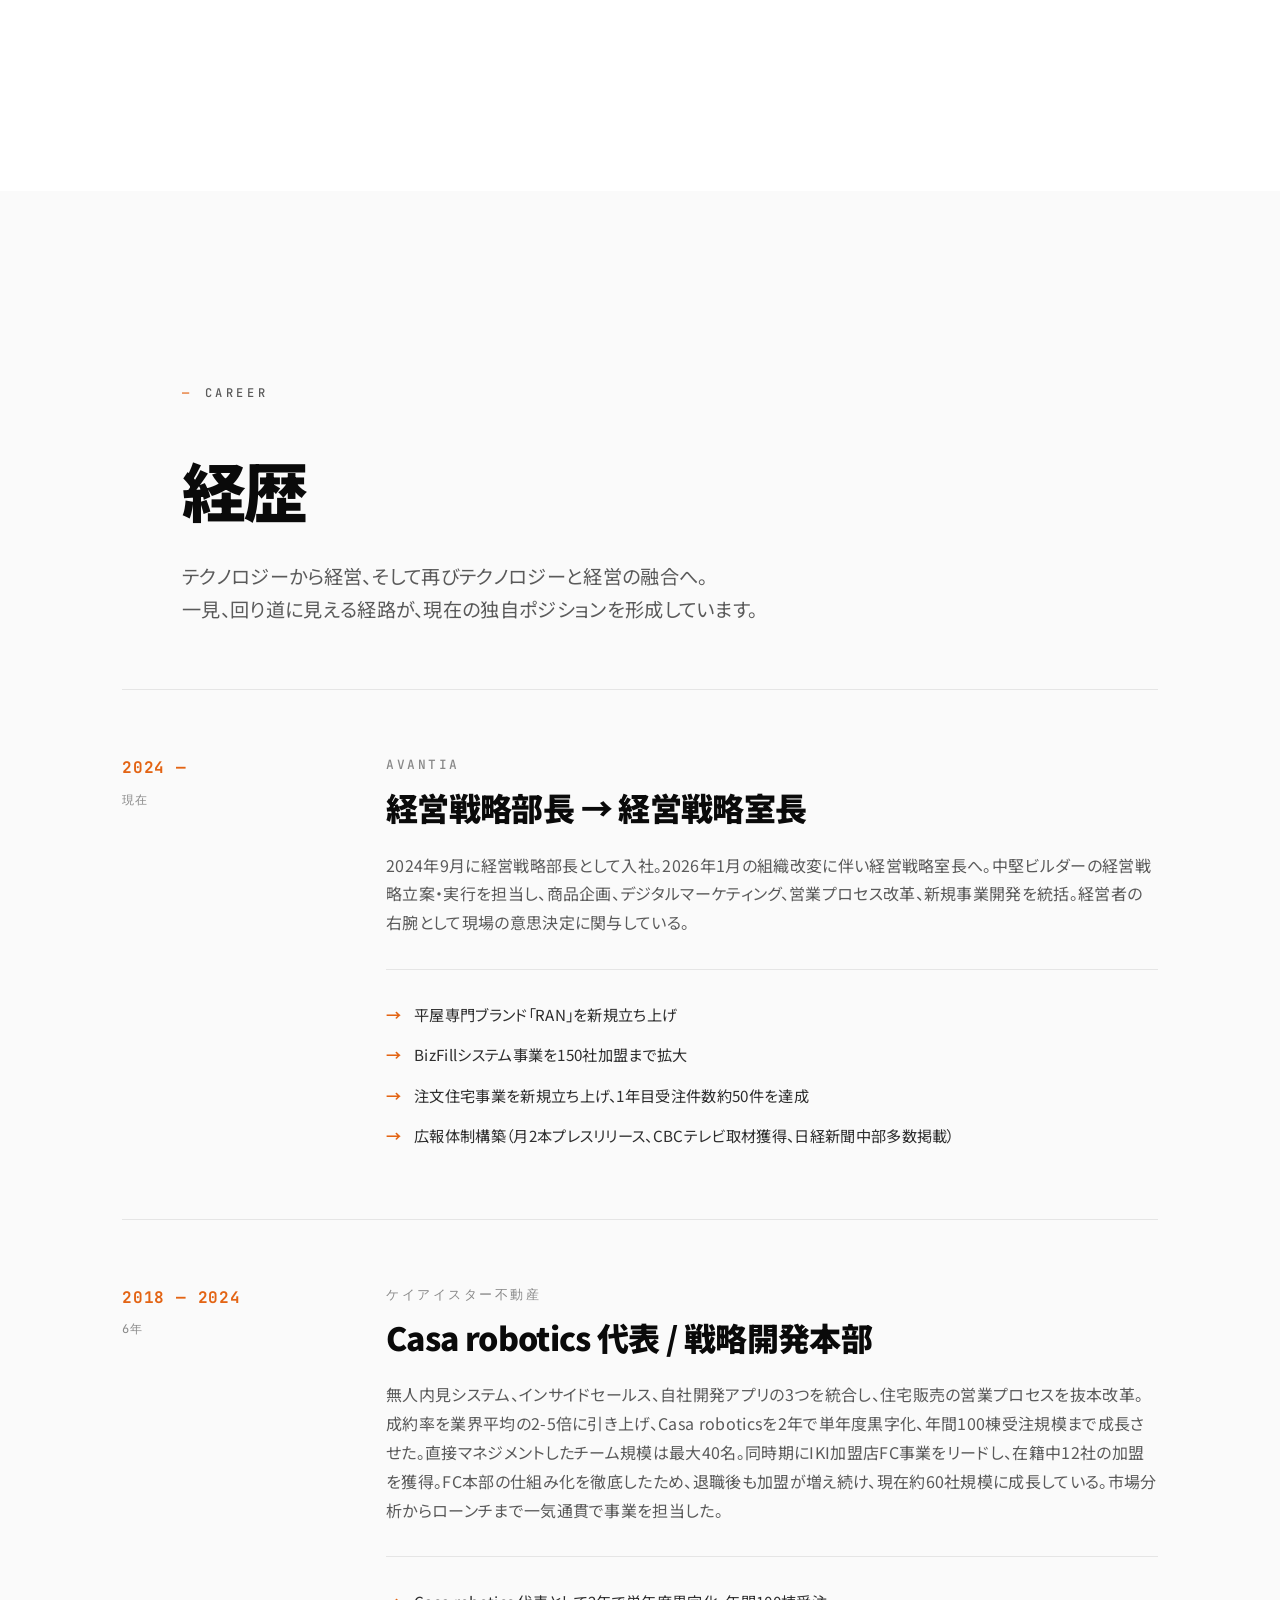
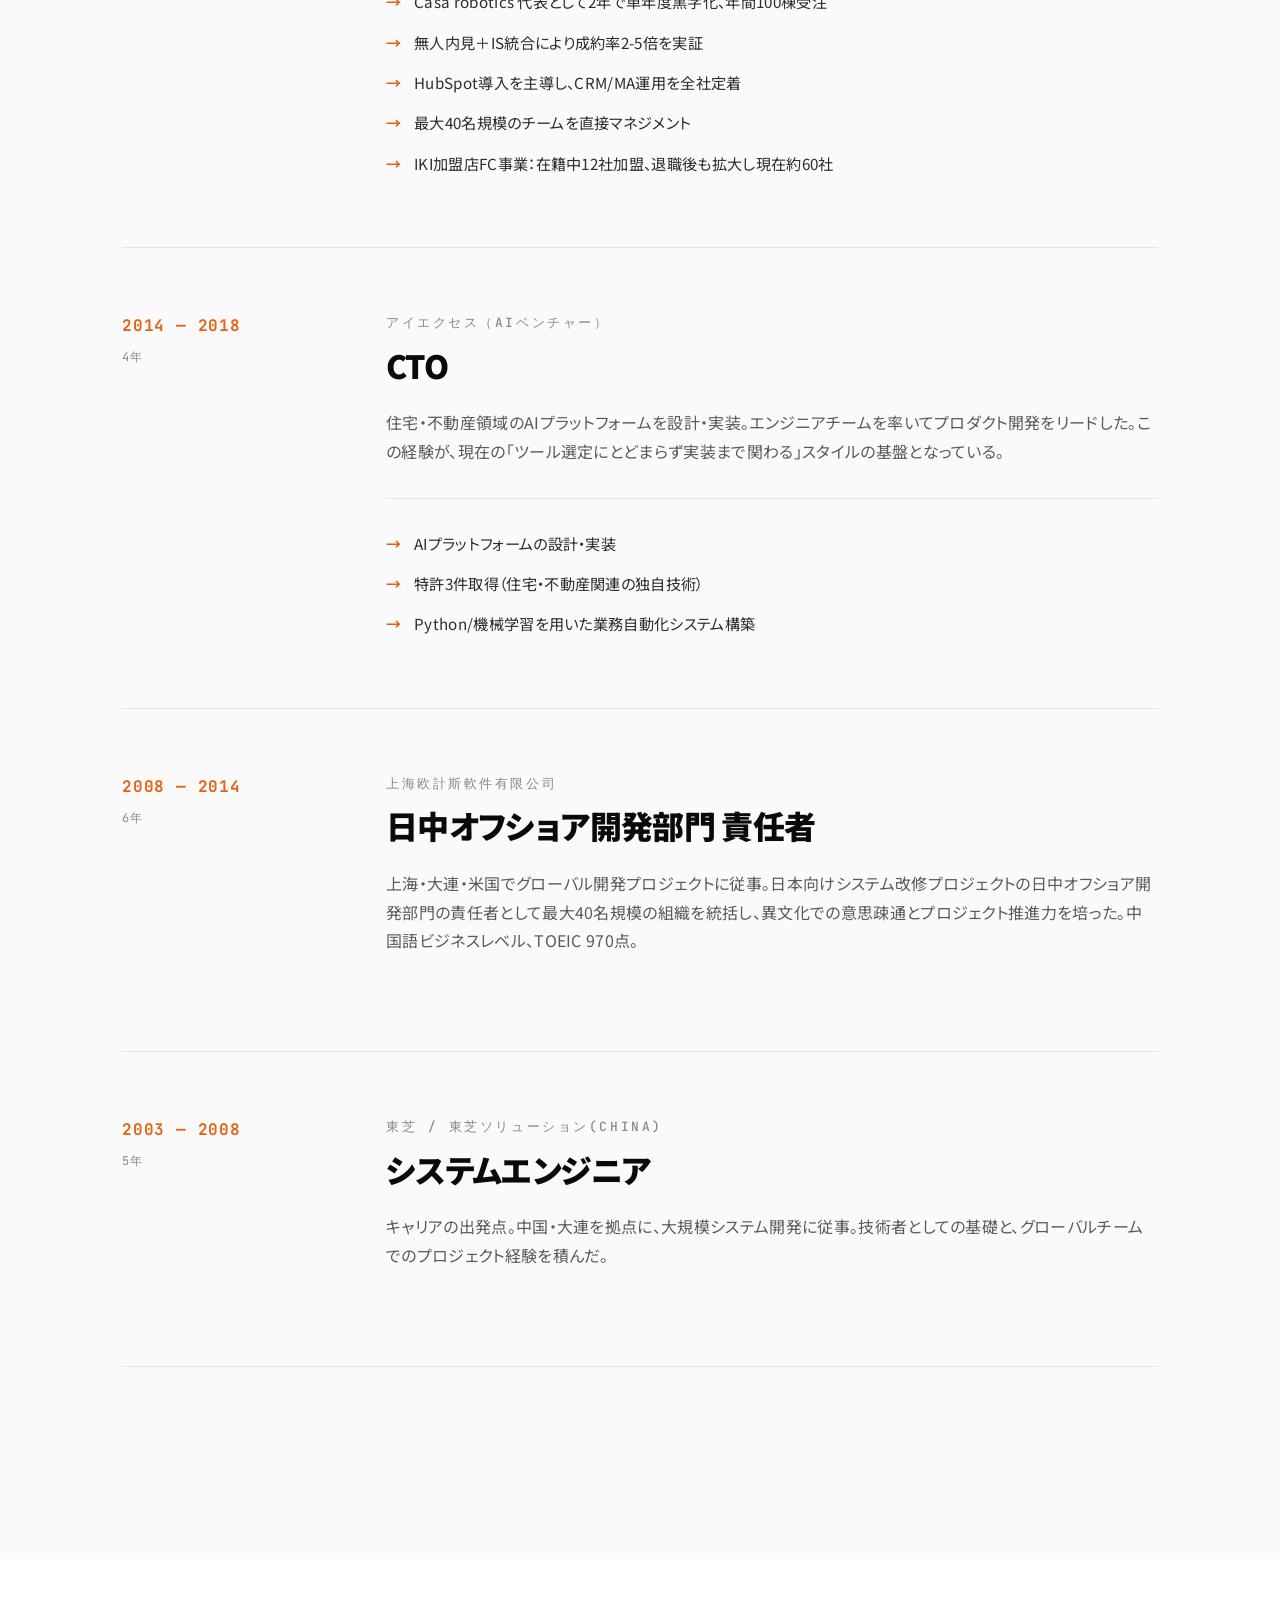
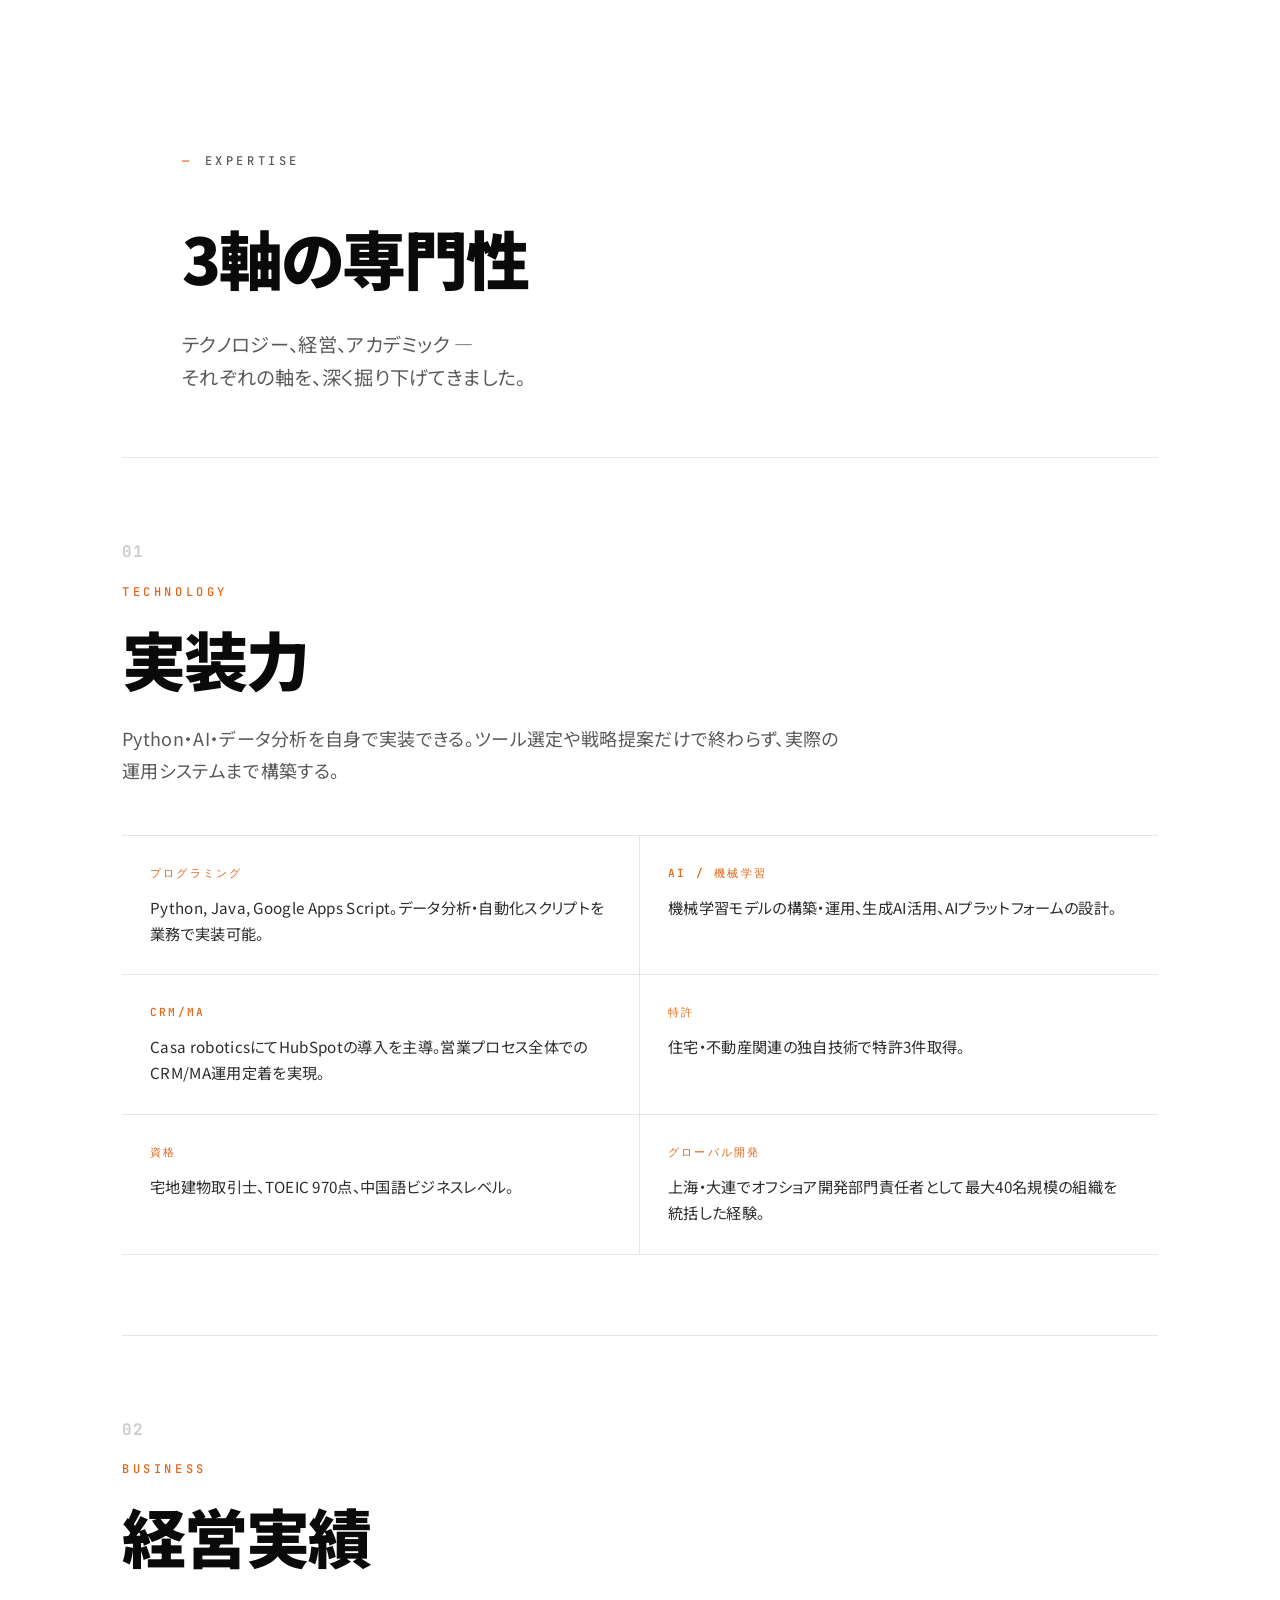
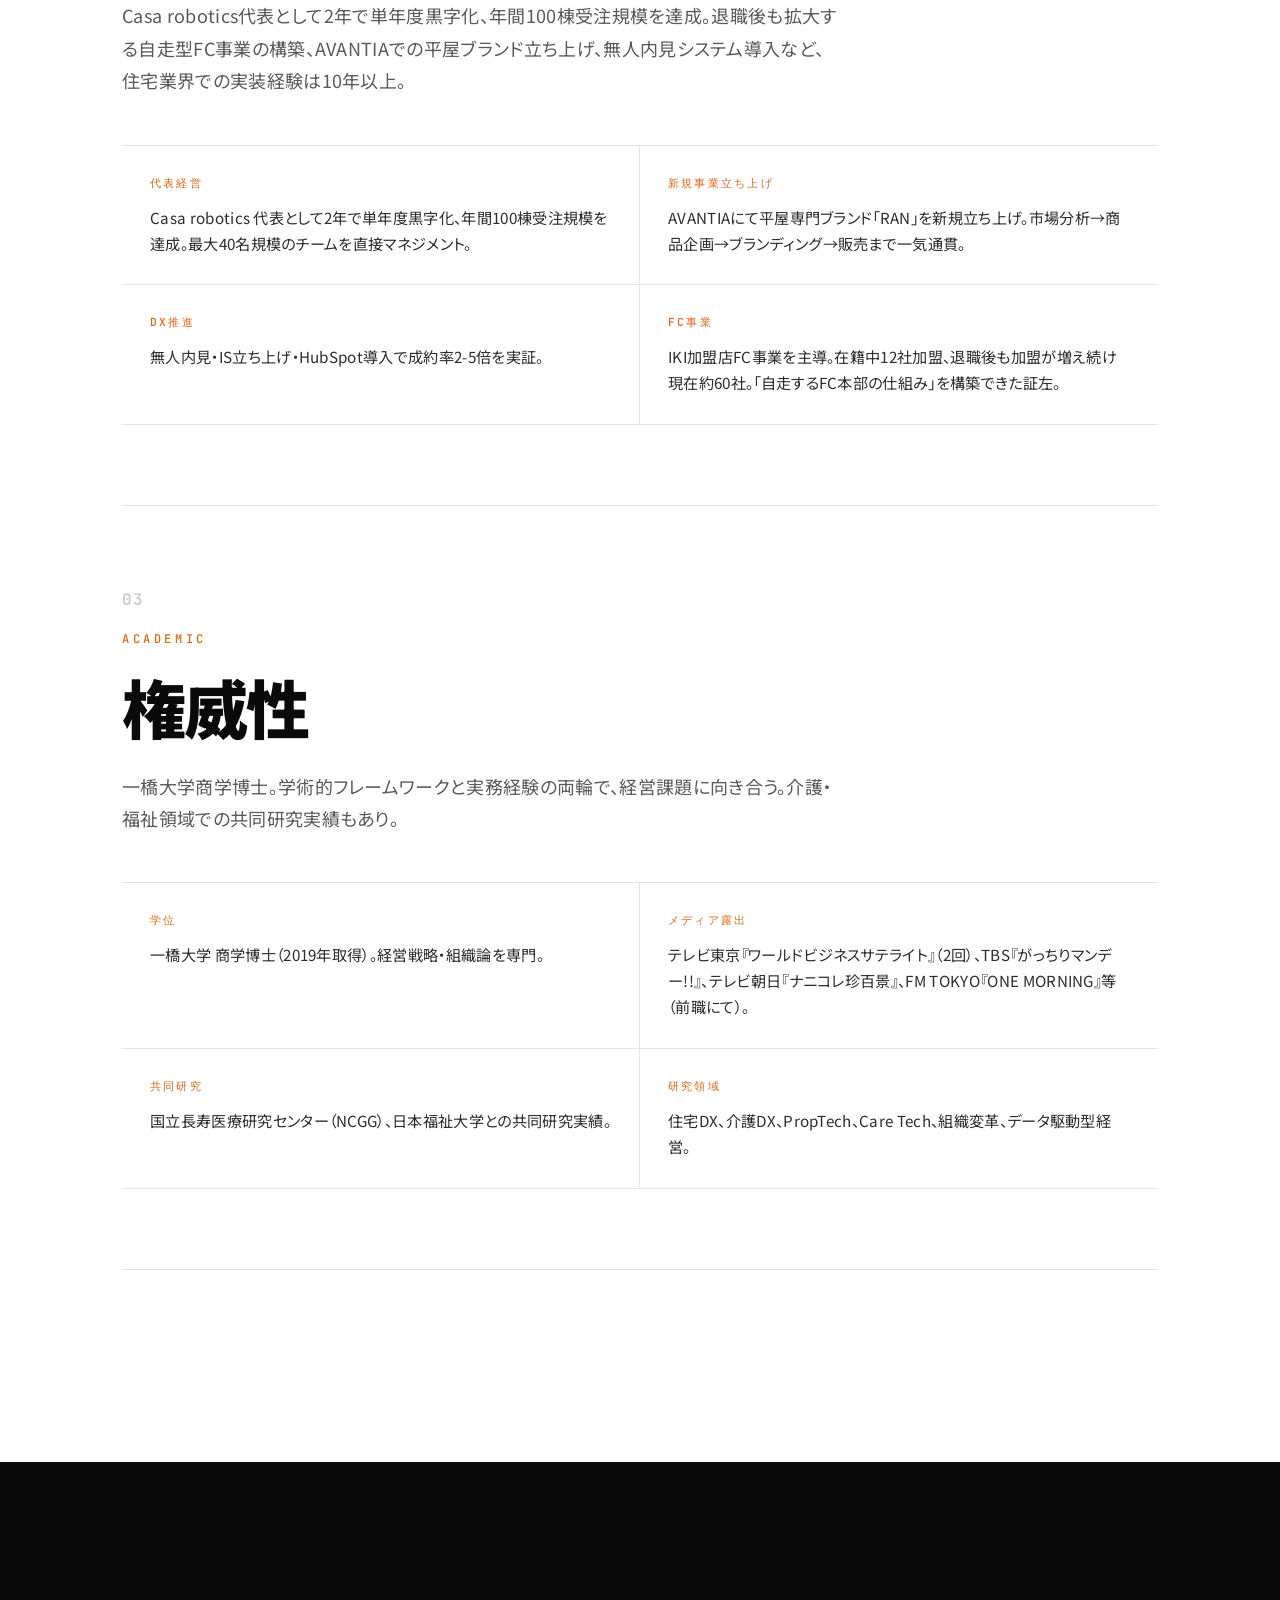
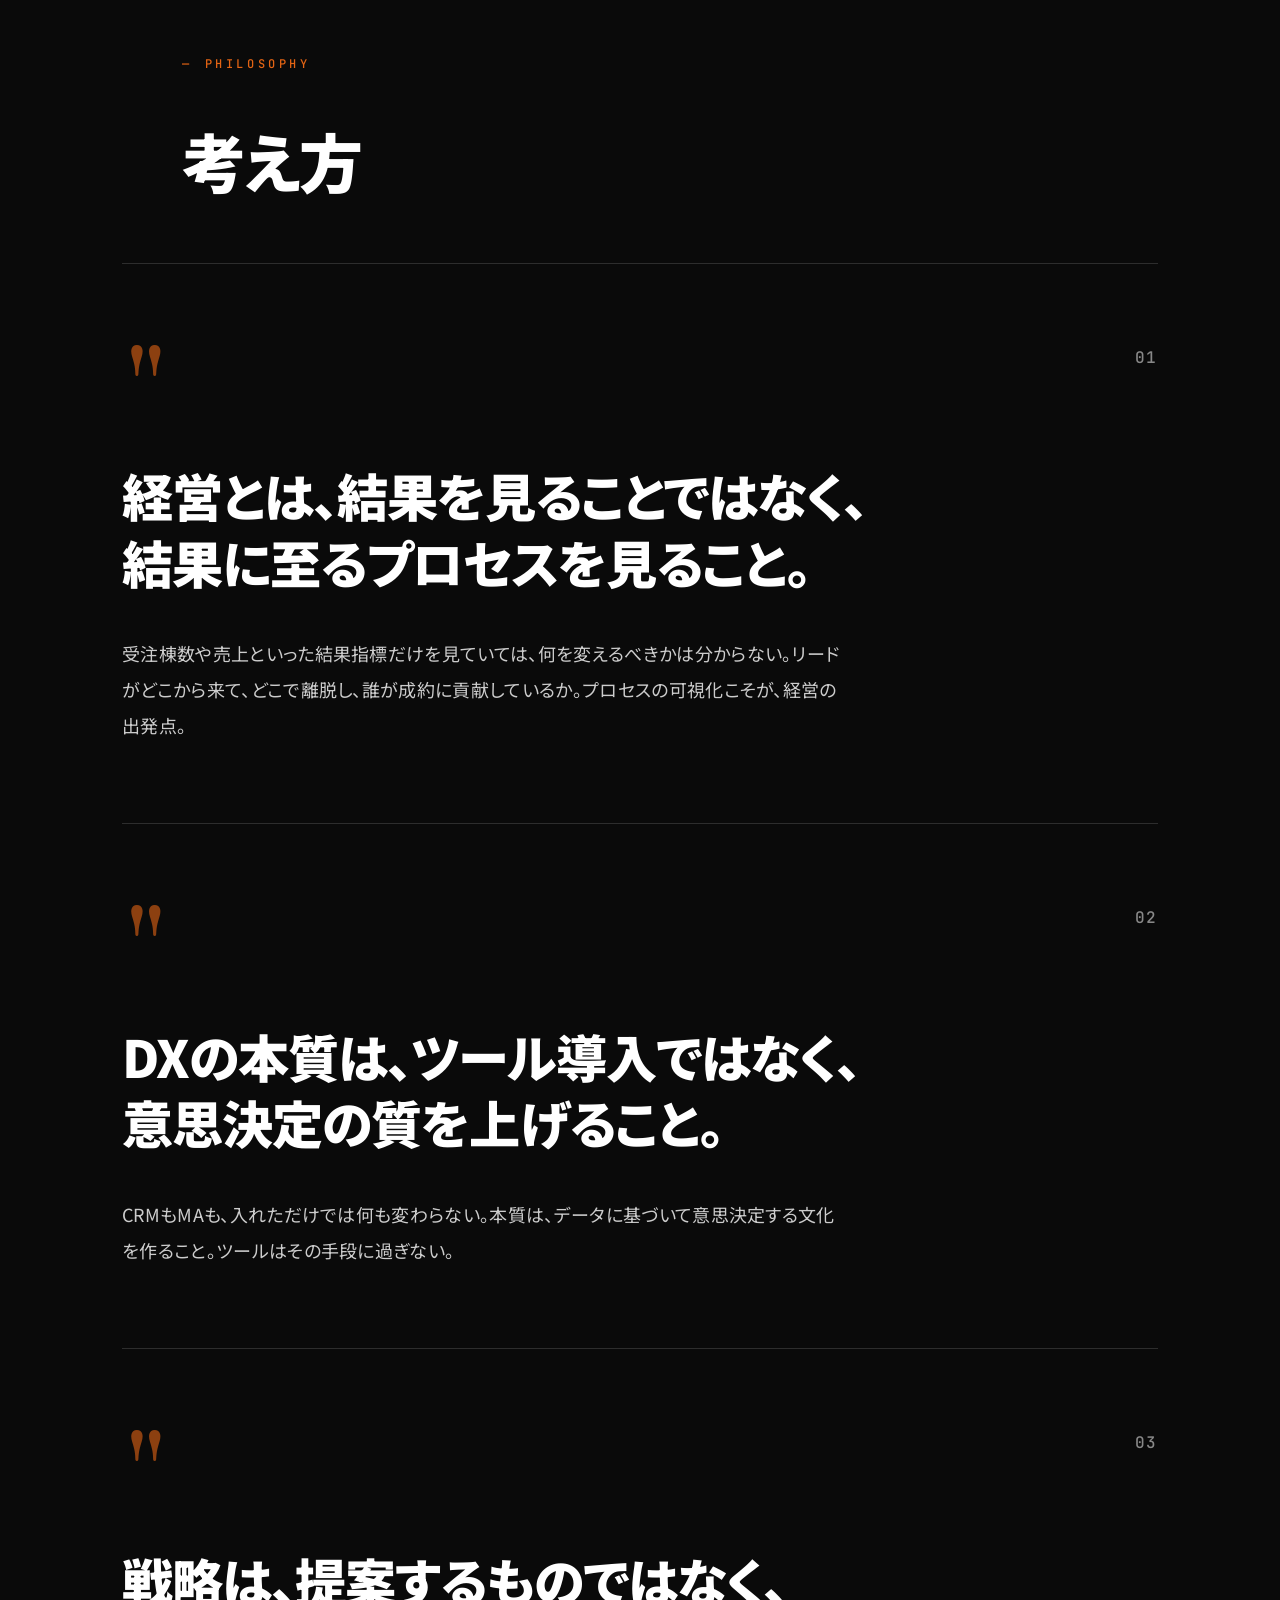
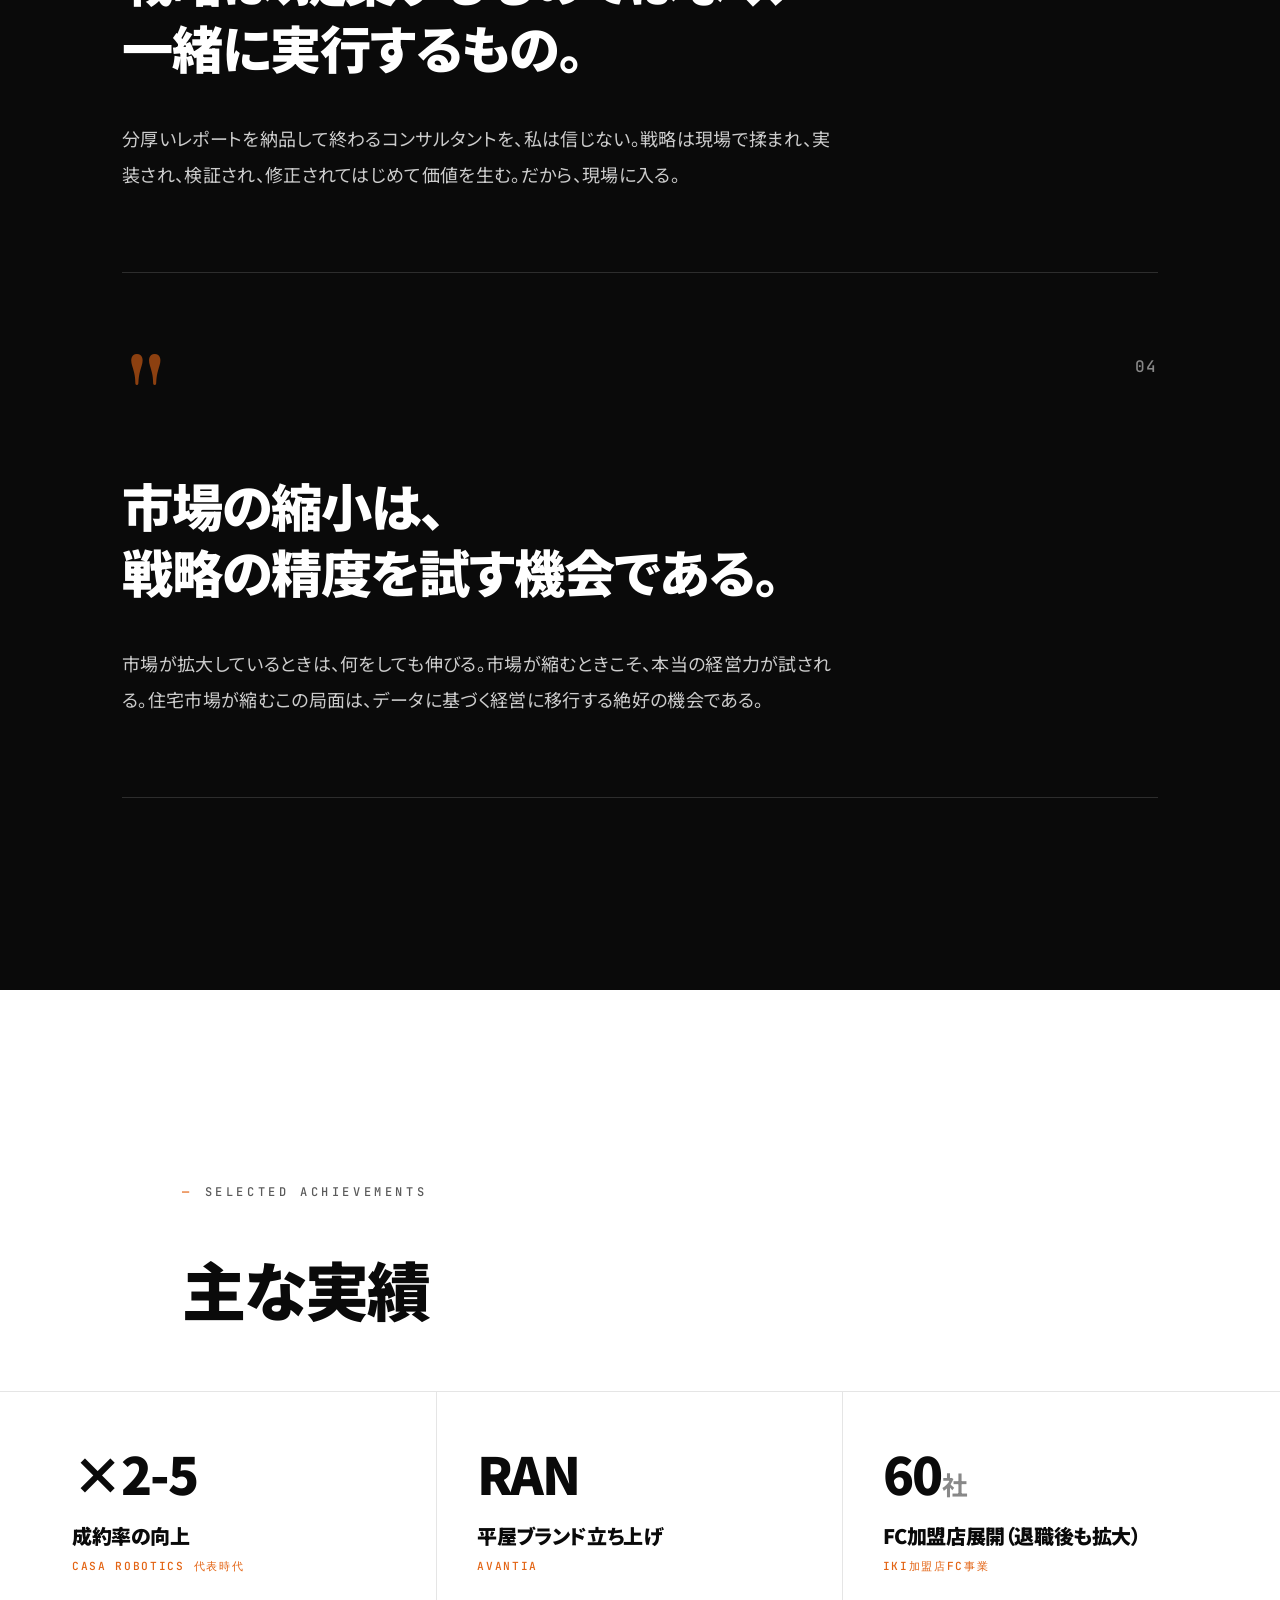
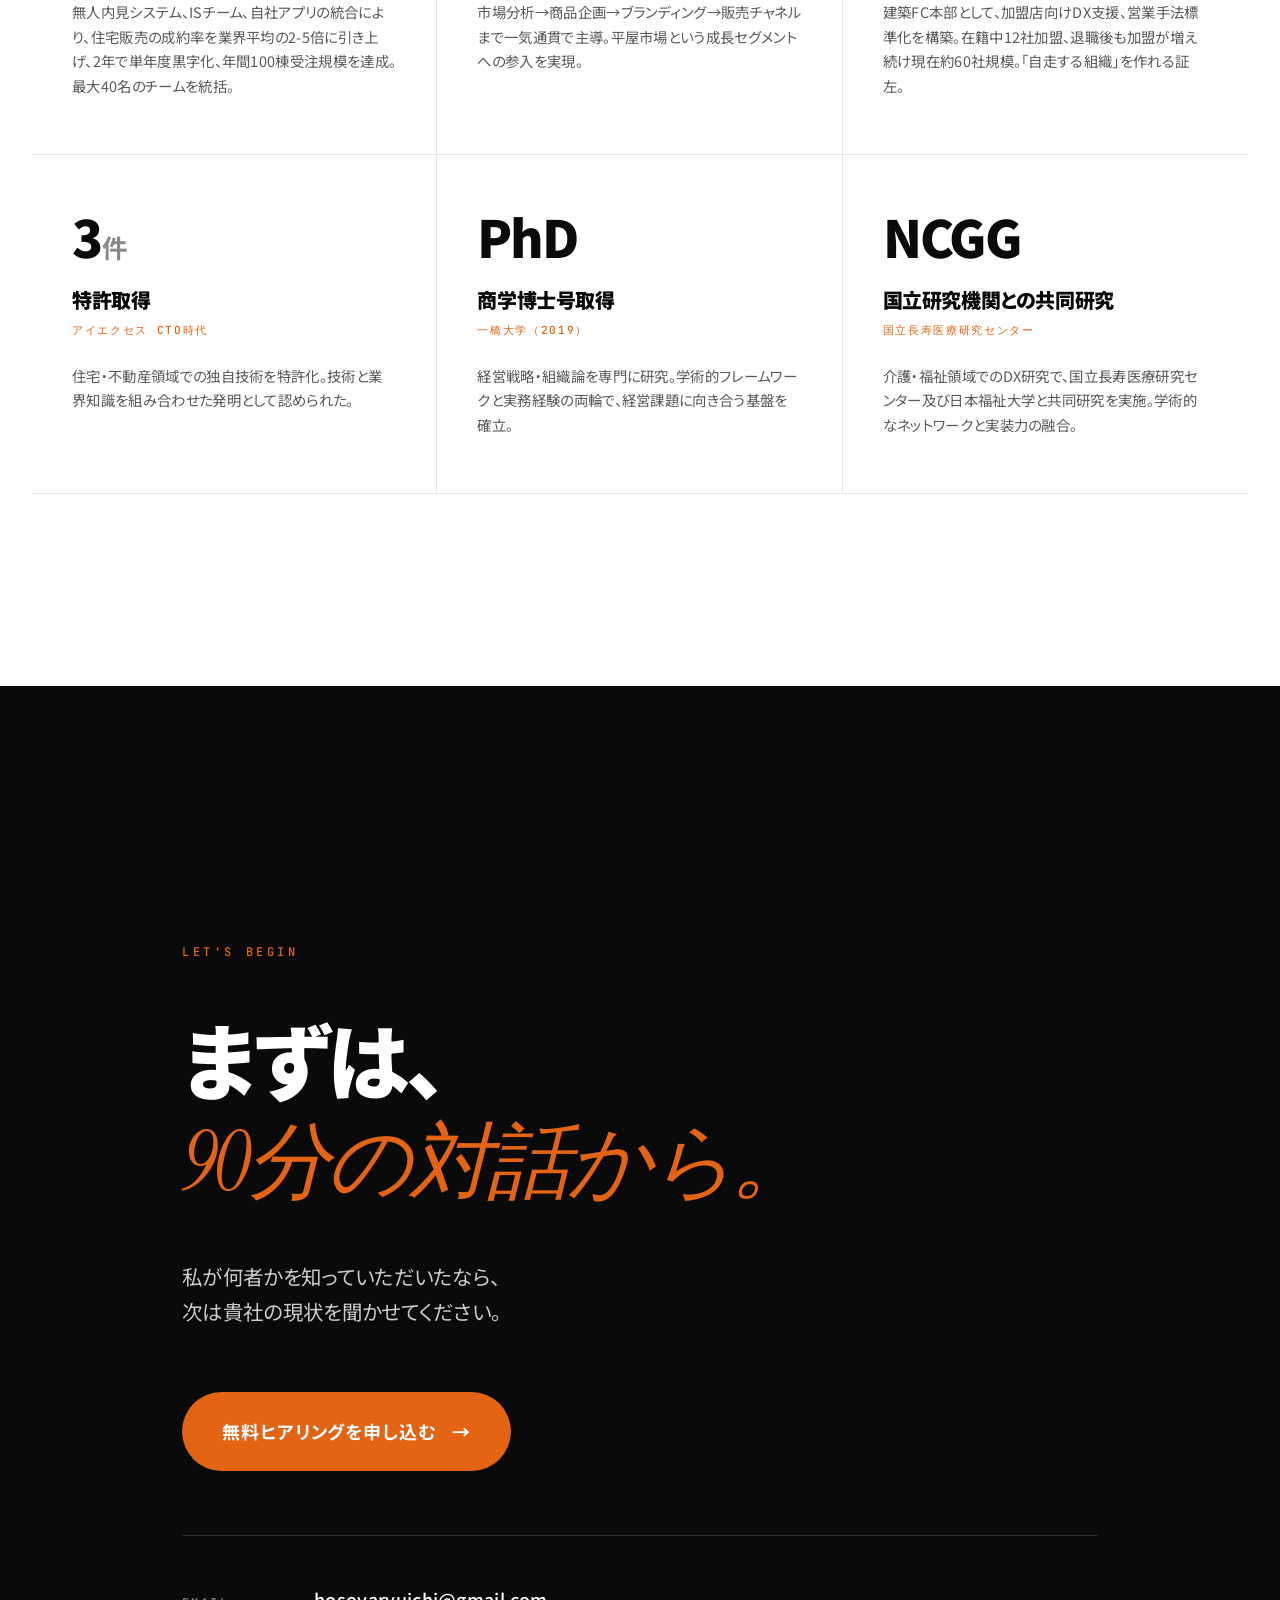
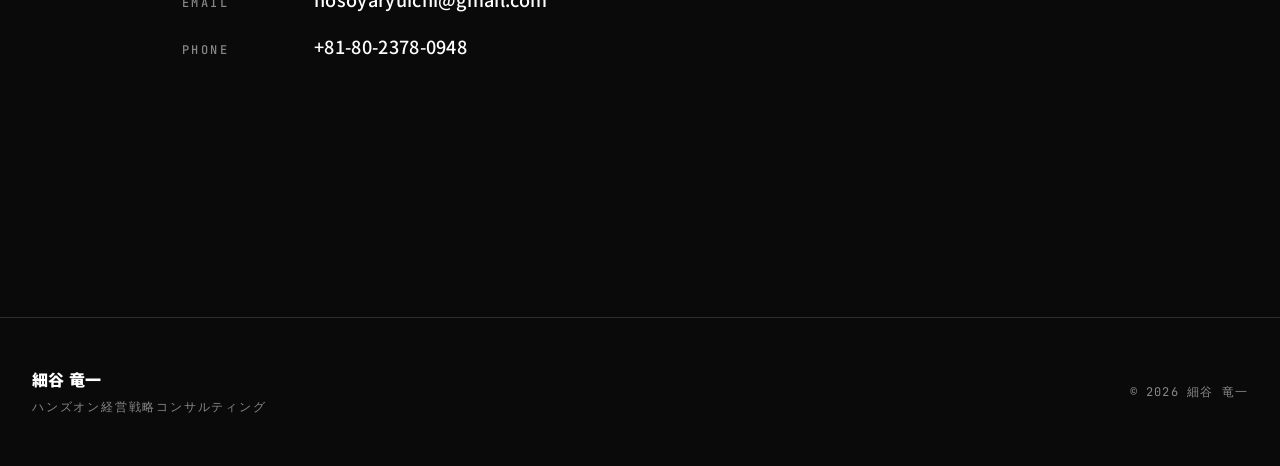
==== commit 1c339ef8: "New message version" ====
--- a/profile.html
+++ b/profile.html
@@ -3,7 +3,7 @@
 <head>
 <meta charset="UTF-8">
 <meta name="viewport" content="width=device-width, initial-scale=1.0">
-<title>プロフィール | 細谷 竜一 - ハンズオン経営戦略コンサルティング</title>
+<title>About | 細谷 竜一 - ハンズオン経営戦略コンサルティング</title>
 <meta name="description" content="細谷竜一のプロフィール。一橋大学商学博士、AIベンチャーCTO、Casa robotics代表、AVANTIA経営戦略部長・室長としての歩み。">
 <link rel="preconnect" href="https://fonts.googleapis.com">
 <link rel="preconnect" href="https://fonts.gstatic.com" crossorigin>
@@ -20,23 +20,23 @@
   <div class="nav-inner">
     <a href="index.html" class="nav-logo">細谷 竜一</a>
     <div class="nav-links">
-      <a href="index.html#observation">観察</a>
+      <a href="index.html#pain">課題</a>
       <a href="index.html#framework">フレームワーク</a>
       <a href="index.html#service">サービス</a>
-      <a href="profile.html" class="nav-current">プロフィール</a>
-      <a href="index.html#contact" class="nav-cta">ヒアリング</a>
+      <a href="profile.html" class="nav-current">About</a>
+      <a href="index.html#contact" class="nav-cta">無料ヒアリング</a>
     </div>
   </div>
 </nav>
 
 <!-- ========================================
-HERO - プロフィール表紙
+HERO - 煽り重視 ― 一発で人物像を印象付ける
 ========================================= -->
 <section class="profile-hero">
   <div class="profile-hero-inner">
     <div class="profile-hero-eyebrow reveal">
       <span class="dot"></span>
-      <span>PROFILE</span>
+      <span>WHO IS HOSOYA</span>
     </div>
 
     <h1 class="profile-hero-name reveal" style="--d:.15s">
@@ -44,20 +44,47 @@
       <span class="profile-hero-name-en">Ryuichi Hosoya</span>
     </h1>
 
-    <p class="profile-hero-role reveal" style="--d:.3s">
-      ハンズオン経営戦略コンサルタント<br>
-      <span class="profile-hero-role-detail">AVANTIA 経営戦略室長 ／ 一橋大学 商学博士</span>
+    <p class="profile-hero-tagline reveal" style="--d:.4s">
+      戦略を語らない。<br>
+      現場で、手を動かす。
     </p>
 
-    <p class="profile-hero-tagline reveal" style="--d:.5s">
-      テクノロジーで経営を語り、<br>
-      経営でテクノロジーを動かす。
+    <p class="profile-hero-role reveal" style="--d:.6s">
+      AVANTIA 経営戦略室長 ／ 一橋大学 商学博士<br>
+      <span class="profile-hero-role-detail">前職：Casa robotics 代表、ケイアイスター不動産</span>
     </p>
   </div>
 </section>
 
 <!-- ========================================
-INTRO - 自己紹介
+SIGNATURE STATEMENT - 巨大な数字で煽る
+========================================= -->
+<section class="signature">
+  <div class="container-narrow">
+    <div class="section-eyebrow reveal-on-scroll">SIGNATURE PROOF</div>
+    <h2 class="signature-headline reveal-on-scroll">
+      私が抜けた後も、<br>
+      <em>事業は伸び続けた。</em>
+    </h2>
+    <p class="signature-lead reveal-on-scroll">
+      ケイアイスター不動産で立ち上げたIKI加盟店FC事業。<br>
+      私の在籍中に12社の加盟を獲得しました。<br>
+      しかし、本当に重要なのはその後です。
+    </p>
+  </div>
+
+  <div class="signature-stat reveal-on-scroll">
+    <div class="signature-stat-label">私の退職後も加盟が増え続け、現在</div>
+    <div class="signature-stat-num">60<span>社</span></div>
+    <div class="signature-stat-caption">
+      属人ノウハウではなく『自走する仕組み』を構築した、ということです。<br>
+      これが、私が経営者の方にお約束できる唯一無二の価値です。
+    </div>
+  </div>
+</section>
+
+<!-- ========================================
+INTRO - 物語性で引き込む
 ========================================= -->
 <section class="profile-intro">
   <div class="container-narrow">
@@ -72,7 +99,7 @@
         住宅・不動産業界で12年間、経営戦略・新規事業立ち上げ・DX推進に携わってきました。一橋大学にて商学博士号を取得した後、東芝、AIベンチャー、ケイアイスター不動産を経て、現在はAVANTIAの経営戦略室長として中堅ビルダーの経営を担っています。
       </p>
       <p>
-        私の特徴は、ひとつではなく3つの背景を併せ持つことです。Pythonでデータ分析を実装できるテクノロジー。Casa robotics社代表として2年で単年度黒字化を達成し、平屋ブランド「RAN」を立ち上げた経営の実務経験。そして一橋大学商学博士として培ったアカデミックな視座。
+        私の特徴は、ひとつではなく3つの背景を併せ持つことです。Pythonでデータ分析を実装できるテクノロジー。Casa robotics社代表として2年で単年度黒字化を達成し、AVANTIAにて平屋ブランド「RAN」を立ち上げた経営の実務経験。そして一橋大学商学博士として培ったアカデミックな視座。
       </p>
       <p>
         この3軸を併せ持つ人材は、住宅業界には多くありません。だからこそ、戦略を提案するだけのコンサルではなく、戦略を一緒に実装していくパートナーとして、経営者の方々のお役に立てると考えています。
@@ -109,6 +136,7 @@
           2024年9月に経営戦略部長として入社。2026年1月の組織改変に伴い経営戦略室長へ。中堅ビルダーの経営戦略立案・実行を担当し、商品企画、デジタルマーケティング、営業プロセス改革、新規事業開発を統括。経営者の右腕として現場の意思決定に関与している。
         </p>
         <ul class="career-achievements">
+          <li>平屋専門ブランド「RAN」を新規立ち上げ</li>
           <li>BizFillシステム事業を150社加盟まで拡大</li>
           <li>注文住宅事業を新規立ち上げ、1年目受注件数約50件を達成</li>
           <li>広報体制構築（月2本プレスリリース、CBCテレビ取材獲得、日経新聞中部多数掲載）</li>
@@ -125,13 +153,13 @@
         <div class="career-company">ケイアイスター不動産</div>
         <h3 class="career-role">Casa robotics 代表 / 戦略開発本部</h3>
         <p class="career-desc">
-          無人内見システム、インサイドセールス、自社開発アプリの3つを統合し、住宅販売の営業プロセスを抜本改革。成約率を業界平均の2-5倍に引き上げ、Casa roboticsを2年で単年度黒字化、年間100棟受注規模まで成長させた。直接マネジメントしたチーム規模は最大40名。同時期にIKI加盟店FC事業をリードし、在籍中12社の加盟を獲得。FC本部の仕組み化を徹底したため、退職後も加盟が増え続け、現在約60社規模に成長している。並行して平屋ブランド「RAN」の立ち上げを主導。市場分析からローンチまで一気通貫で担当した。
+          無人内見システム、インサイドセールス、自社開発アプリの3つを統合し、住宅販売の営業プロセスを抜本改革。成約率を業界平均の2-5倍に引き上げ、Casa roboticsを2年で単年度黒字化、年間100棟受注規模まで成長させた。直接マネジメントしたチーム規模は最大40名。同時期にIKI加盟店FC事業をリードし、在籍中12社の加盟を獲得。FC本部の仕組み化を徹底したため、退職後も加盟が増え続け、現在約60社規模に成長している。市場分析からローンチまで一気通貫で事業を担当した。
         </p>
         <ul class="career-achievements">
           <li>Casa robotics 代表として2年で単年度黒字化、年間100棟受注</li>
           <li>無人内見＋IS統合により成約率2-5倍を実証</li>
+          <li>HubSpot導入を主導し、CRM/MA運用を全社定着</li>
           <li>最大40名規模のチームを直接マネジメント</li>
-          <li>平屋ブランド「RAN」の立ち上げを主導</li>
           <li>IKI加盟店FC事業：在籍中12社加盟、退職後も拡大し現在約60社</li>
         </ul>
       </div>
@@ -162,10 +190,10 @@
         <div class="career-duration">6年</div>
       </div>
       <div class="career-content">
-        <div class="career-company">オージス総研（Shanghai / US）</div>
-        <h3 class="career-role">シニアコンサルタント</h3>
+        <div class="career-company">上海欧計斯軟件有限公司</div>
+        <h3 class="career-role">日中オフショア開発部門 責任者</h3>
         <p class="career-desc">
-          上海・大連・米国でグローバル開発プロジェクトに従事。日本向けシステム改修プロジェクトでは日中混成チームの最大40名規模を統括し、異文化での意思疎通とプロジェクト推進力を培った。中国語ビジネスレベル、TOEIC 970点。
+          上海・大連・米国でグローバル開発プロジェクトに従事。日本向けシステム改修プロジェクトの日中オフショア開発部門の責任者として最大40名規模の組織を統括し、異文化での意思疎通とプロジェクト推進力を培った。中国語ビジネスレベル、TOEIC 970点。
         </p>
       </div>
     </article>
@@ -220,12 +248,20 @@
           <div class="expertise-detail-value">機械学習モデルの構築・運用、生成AI活用、AIプラットフォームの設計。</div>
         </div>
         <div class="expertise-detail">
+          <div class="expertise-detail-label">CRM/MA</div>
+          <div class="expertise-detail-value">Casa roboticsにてHubSpotの導入を主導。営業プロセス全体でのCRM/MA運用定着を実現。</div>
+        </div>
+        <div class="expertise-detail">
           <div class="expertise-detail-label">特許</div>
           <div class="expertise-detail-value">住宅・不動産関連の独自技術で特許3件取得。</div>
         </div>
         <div class="expertise-detail">
           <div class="expertise-detail-label">資格</div>
           <div class="expertise-detail-value">宅地建物取引士、TOEIC 970点、中国語ビジネスレベル。</div>
+        </div>
+        <div class="expertise-detail">
+          <div class="expertise-detail-label">グローバル開発</div>
+          <div class="expertise-detail-value">上海・大連でオフショア開発部門責任者として最大40名規模の組織を統括した経験。</div>
         </div>
       </div>
     </article>
@@ -235,7 +271,7 @@
       <div class="expertise-label">BUSINESS</div>
       <h3 class="expertise-title">経営実績</h3>
       <p class="expertise-summary">
-        Casa robotics代表として2年で単年度黒字化、年間100棟受注規模を達成。平屋ブランド立ち上げ、退職後も拡大する自走型FC事業の構築、無人内見システム導入など、住宅業界での実装経験は10年以上。
+        Casa robotics代表として2年で単年度黒字化、年間100棟受注規模を達成。退職後も拡大する自走型FC事業の構築、AVANTIAでの平屋ブランド立ち上げ、無人内見システム導入など、住宅業界での実装経験は10年以上。
       </p>
 
       <div class="expertise-detail-list">
@@ -245,11 +281,11 @@
         </div>
         <div class="expertise-detail">
           <div class="expertise-detail-label">新規事業立ち上げ</div>
-          <div class="expertise-detail-value">平屋ブランド「RAN」を立ち上げ。市場分析→商品企画→ブランディング→販売まで一気通貫。</div>
+          <div class="expertise-detail-value">AVANTIAにて平屋専門ブランド「RAN」を新規立ち上げ。市場分析→商品企画→ブランディング→販売まで一気通貫。</div>
         </div>
         <div class="expertise-detail">
           <div class="expertise-detail-label">DX推進</div>
-          <div class="expertise-detail-value">無人内見・IS立ち上げ・MA導入で成約率2-5倍を実証。</div>
+          <div class="expertise-detail-value">無人内見・IS立ち上げ・HubSpot導入で成約率2-5倍を実証。</div>
         </div>
         <div class="expertise-detail">
           <div class="expertise-detail-label">FC事業</div>
@@ -289,7 +325,7 @@
 </section>
 
 <!-- ========================================
-PHILOSOPHY - 思想・哲学
+PHILOSOPHY - 思想・哲学（黒背景・煽り重視）
 ========================================= -->
 <section class="profile-philosophy">
   <div class="container-narrow">
@@ -302,7 +338,7 @@
   <div class="philosophy-list">
     <article class="philosophy-item reveal-on-scroll">
       <div class="philosophy-num">01</div>
-      <div class="philosophy-quote-mark">“</div>
+      <div class="philosophy-quote-mark">"</div>
       <h3 class="philosophy-statement">
         経営とは、結果を見ることではなく、<br>
         結果に至るプロセスを見ること。
@@ -314,7 +350,7 @@
 
     <article class="philosophy-item reveal-on-scroll">
       <div class="philosophy-num">02</div>
-      <div class="philosophy-quote-mark">“</div>
+      <div class="philosophy-quote-mark">"</div>
       <h3 class="philosophy-statement">
         DXの本質は、ツール導入ではなく、<br>
         意思決定の質を上げること。
@@ -326,7 +362,7 @@
 
     <article class="philosophy-item reveal-on-scroll">
       <div class="philosophy-num">03</div>
-      <div class="philosophy-quote-mark">“</div>
+      <div class="philosophy-quote-mark">"</div>
       <h3 class="philosophy-statement">
         戦略は、提案するものではなく、<br>
         一緒に実行するもの。
@@ -338,7 +374,7 @@
 
     <article class="philosophy-item reveal-on-scroll">
       <div class="philosophy-num">04</div>
-      <div class="philosophy-quote-mark">“</div>
+      <div class="philosophy-quote-mark">"</div>
       <h3 class="philosophy-statement">
         市場の縮小は、<br>
         戦略の精度を試す機会である。
@@ -374,7 +410,7 @@
     <article class="achievement-card reveal-on-scroll">
       <div class="achievement-num">RAN</div>
       <h3 class="achievement-title">平屋ブランド立ち上げ</h3>
-      <div class="achievement-context">ケイアイスター不動産</div>
+      <div class="achievement-context">AVANTIA</div>
       <p class="achievement-desc">
         市場分析→商品企画→ブランディング→販売チャネルまで一気通貫で主導。平屋市場という成長セグメントへの参入を実現。
       </p>
@@ -419,23 +455,23 @@
 </section>
 
 <!-- ========================================
-CTA
-========================================= -->
-<section class="cta">
-  <div class="container-narrow">
-    <div class="cta-eyebrow reveal-on-scroll">FIRST STEP</div>
+CTA - 煽り重視のクロージング
+========================================= -->
+<section class="cta" id="contact">
+  <div class="container-narrow">
+    <div class="cta-eyebrow reveal-on-scroll">LET'S BEGIN</div>
     <h2 class="cta-headline reveal-on-scroll">
-      まずは、90分の<br>
-      ヒアリングから。
+      まずは、<br>
+      <em>90分の対話から。</em>
     </h2>
     <p class="cta-lead reveal-on-scroll">
-      契約の判断ではなく、現状の整理を目的としたセッションです。<br>
-      費用は発生しませんので、お気軽にお声がけください。
+      私が何者かを知っていただいたなら、<br>
+      次は貴社の現状を聞かせてください。
     </p>
 
     <div class="cta-actions reveal-on-scroll">
       <a href="mailto:hosoyaryuichi@gmail.com" class="cta-button cta-button-primary">
-        <span>ヒアリングを申し込む</span>
+        <span>無料ヒアリングを申し込む</span>
         <span class="cta-arrow">→</span>
       </a>
     </div>
--- a/style.css
+++ b/style.css
@@ -220,10 +220,10 @@
 .hero-scroll-hint {
   position: absolute;
   bottom: 3rem;
-  right: 3rem;
+  left: 3rem;
   display: flex;
   flex-direction: column;
-  align-items: center;
+  align-items: flex-start;
   gap: 1rem;
   font-family: var(--font-mono);
   font-size: 0.7rem;
@@ -1716,3 +1716,260 @@
   opacity: 1;
   transform: translateY(0);
 }
+
+/* ============================================
+   WHO LINK (added for profile page)
+   ============================================ */
+.who-link-wrapper {
+  display: flex;
+  justify-content: center;
+  margin-top: 4rem;
+}
+
+.who-link {
+  display: inline-flex;
+  align-items: center;
+  gap: 1rem;
+  padding: 1.25rem 2.25rem;
+  background: var(--white);
+  color: var(--black) !important;
+  font-size: 1rem;
+  font-weight: 700;
+  letter-spacing: 0.05em;
+  border: 2px solid var(--black);
+  border-radius: 999px;
+  transition: all 0.3s ease !important;
+}
+
+.who-link:hover {
+  background: var(--black);
+  color: var(--white) !important;
+  opacity: 1 !important;
+  transform: translateY(-2px);
+}
+
+.who-link-arrow {
+  transition: transform 0.3s ease;
+}
+
+.who-link:hover .who-link-arrow {
+  transform: translateX(4px);
+}
+
+/* nav current state */
+.nav-current {
+  position: relative;
+  font-weight: 700 !important;
+}
+
+.nav-current::after {
+  content: "";
+  position: absolute;
+  left: 0;
+  right: 0;
+  bottom: -8px;
+  height: 2px;
+  background: var(--accent);
+}
+
+/* ============================================
+   FACT SECTION - EXTENDED (新メッセージ構造)
+   「規模ではなく戦略」を中核に、中堅3社の事例で補強
+   ============================================ */
+
+/* 出典表記 */
+.stat-source {
+  display: block;
+  font-family: var(--font-mono);
+  font-size: 0.75rem;
+  font-weight: 500;
+  letter-spacing: 0.05em;
+  color: var(--gray-500);
+  margin-top: 1.5rem;
+  padding-top: 1rem;
+  border-top: 1px solid var(--gray-200);
+}
+
+/* FACT INSIGHT - 「大手だから」を否定する反転メッセージ */
+.fact-insight {
+  margin-top: 6rem;
+  padding: 5rem 2rem;
+  background: var(--black);
+  color: var(--white);
+  text-align: left;
+}
+
+.fact-insight .kicker {
+  color: var(--accent);
+}
+
+.fact-insight-text {
+  font-size: clamp(2rem, 5vw, 4.5rem);
+  font-weight: 900;
+  line-height: 1.3;
+  letter-spacing: -0.03em;
+  margin-bottom: 2.5rem;
+  max-width: 1100px;
+}
+
+.fact-insight-text em {
+  color: var(--accent);
+  font-family: var(--font-serif);
+  font-style: italic;
+  letter-spacing: 0;
+  font-feature-settings: "palt" 1;
+}
+
+.fact-insight-body {
+  font-size: clamp(1.125rem, 1.6vw, 1.5rem);
+  line-height: 1.8;
+  color: var(--gray-300);
+  max-width: 720px;
+  font-weight: 400;
+}
+
+/* GROWING EXAMPLES - 中堅3社の急成長事例 */
+.growing-examples {
+  margin-top: 6rem;
+  padding: 4rem 2rem 2rem;
+}
+
+.growing-examples-title {
+  font-size: clamp(1.75rem, 4vw, 3rem);
+  font-weight: 900;
+  line-height: 1.25;
+  letter-spacing: -0.03em;
+  margin-bottom: 4rem;
+  text-align: left;
+}
+
+.growing-grid {
+  display: grid;
+  grid-template-columns: repeat(3, 1fr);
+  gap: 2rem;
+  max-width: 1300px;
+  margin: 0 auto;
+  text-align: left;
+}
+
+.growing-card {
+  padding: 3rem 2.5rem;
+  background: var(--white);
+  border: 1px solid var(--gray-200);
+  transition: all 0.3s ease;
+  display: flex;
+  flex-direction: column;
+}
+
+.growing-card:hover {
+  border-color: var(--black);
+  transform: translateY(-4px);
+}
+
+.growing-num {
+  font-size: clamp(3.5rem, 6vw, 5rem);
+  font-weight: 900;
+  line-height: 1;
+  letter-spacing: -0.04em;
+  color: var(--accent);
+  margin-bottom: 1.5rem;
+}
+
+.growing-num span {
+  font-size: 0.45em;
+  margin-left: 0.05em;
+  font-weight: 700;
+}
+
+.growing-name {
+  font-size: 1.5rem;
+  font-weight: 900;
+  letter-spacing: -0.02em;
+  margin-bottom: 0.25rem;
+  color: var(--black);
+}
+
+.growing-location {
+  font-family: var(--font-mono);
+  font-size: 0.75rem;
+  font-weight: 500;
+  letter-spacing: 0.2em;
+  color: var(--gray-500);
+  text-transform: uppercase;
+  margin-bottom: 1.5rem;
+}
+
+.growing-desc {
+  font-size: 0.95rem;
+  line-height: 1.7;
+  color: var(--gray-700);
+  margin-bottom: 1.5rem;
+  flex-grow: 1;
+}
+
+.growing-desc strong {
+  font-weight: 900;
+  color: var(--black);
+}
+
+.growing-strategy {
+  font-family: var(--font-mono);
+  font-size: 0.8rem;
+  font-weight: 500;
+  letter-spacing: 0.05em;
+  color: var(--accent);
+  padding-top: 1.5rem;
+  border-top: 1px solid var(--gray-200);
+}
+
+/* FACT CONCLUSION - 結論メッセージ */
+.fact-conclusion {
+  margin-top: 6rem;
+  padding: 6rem 2rem;
+  background: var(--accent);
+  color: var(--white);
+  text-align: left;
+}
+
+.fact-conclusion .kicker {
+  color: var(--white);
+  opacity: 0.7;
+}
+
+.fact-conclusion-text {
+  font-size: clamp(2.25rem, 5.5vw, 5rem);
+  font-weight: 900;
+  line-height: 1.2;
+  letter-spacing: -0.04em;
+  margin-bottom: 3rem;
+  color: var(--white);
+}
+
+.fact-conclusion-text em {
+  color: var(--white);
+  font-family: var(--font-serif);
+  font-style: italic;
+}
+
+.fact-conclusion-body {
+  font-size: clamp(1.125rem, 1.6vw, 1.5rem);
+  line-height: 1.8;
+  color: var(--white);
+  max-width: 720px;
+  font-weight: 500;
+  opacity: 0.95;
+}
+
+@media (max-width: 768px) {
+  .growing-grid {
+    grid-template-columns: 1fr;
+  }
+  .fact-insight,
+  .fact-conclusion {
+    padding: 4rem 1.5rem;
+  }
+  .growing-examples {
+    margin-top: 4rem;
+    padding: 2rem 1.5rem;
+  }
+}
--- a/profile.css
+++ b/profile.css
@@ -550,3 +550,92 @@
 .who-link:hover .who-link-arrow {
   transform: translateX(4px);
 }
+
+/* ============================================
+   V1 ONLY - SIGNATURE PROOF SECTION
+   煽り重視版のみに追加 ― 「私が抜けた後も伸び続けた」を巨大数字で煽る
+   ============================================ */
+
+.signature {
+  background: var(--white);
+  padding: var(--space-3xl) 2rem;
+  text-align: center;
+  border-top: 1px solid var(--gray-200);
+  border-bottom: 1px solid var(--gray-200);
+}
+
+.signature-headline {
+  font-size: clamp(2.75rem, 6.5vw, 6rem);
+  font-weight: 900;
+  line-height: 1.15;
+  letter-spacing: -0.04em;
+  margin-bottom: 3rem;
+  max-width: 1100px;
+  margin-left: auto;
+  margin-right: auto;
+}
+
+.signature-lead {
+  font-size: clamp(1.125rem, 1.6vw, 1.5rem);
+  line-height: 1.8;
+  color: var(--gray-700);
+  margin-bottom: 5rem;
+  max-width: 720px;
+  margin-left: auto;
+  margin-right: auto;
+}
+
+.signature-stat {
+  display: flex;
+  flex-direction: column;
+  align-items: center;
+  gap: 1.5rem;
+}
+
+.signature-stat-label {
+  font-family: var(--font-mono);
+  font-size: 0.85rem;
+  font-weight: 500;
+  letter-spacing: 0.25em;
+  color: var(--gray-700);
+  text-transform: uppercase;
+}
+
+.signature-stat-num {
+  font-size: clamp(8rem, 22vw, 18rem);
+  font-weight: 900;
+  line-height: 0.85;
+  letter-spacing: -0.06em;
+  color: var(--black);
+}
+
+.signature-stat-num span {
+  font-size: 0.4em;
+  vertical-align: super;
+  margin-left: 0.05em;
+  font-weight: 700;
+}
+
+.signature-stat-caption {
+  font-size: clamp(1.125rem, 1.6vw, 1.5rem);
+  line-height: 1.8;
+  color: var(--gray-700);
+  max-width: 720px;
+  margin-top: 2rem;
+  font-weight: 400;
+}
+
+/* ============================================
+   PROFILE HERO - V1 OVERRIDES (より煽り強め)
+   ============================================ */
+
+.profile-hero-tagline {
+  font-size: clamp(2rem, 4.5vw, 4rem);
+  line-height: 1.2;
+  font-weight: 900;
+  color: var(--black);
+  letter-spacing: -0.03em;
+  padding-top: 3rem;
+  border-top: 1px solid var(--gray-300);
+  max-width: 900px;
+}
